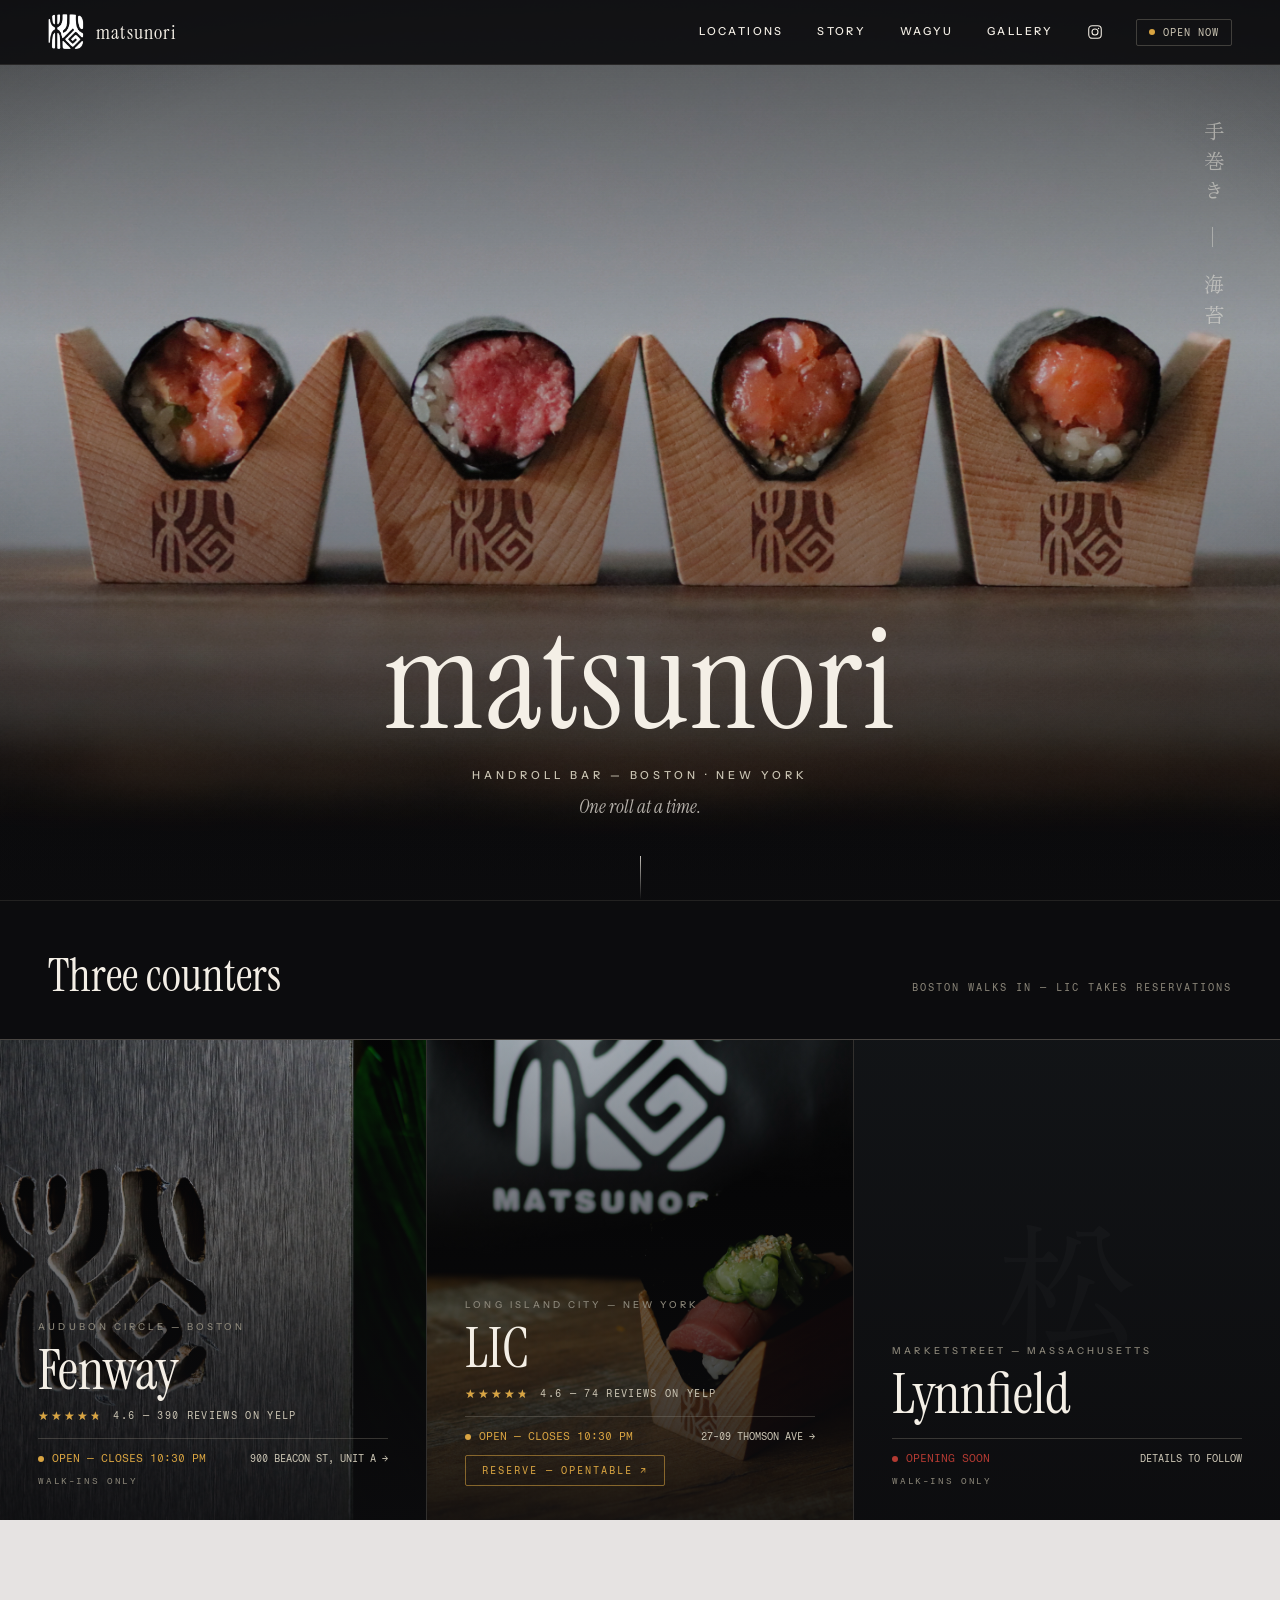
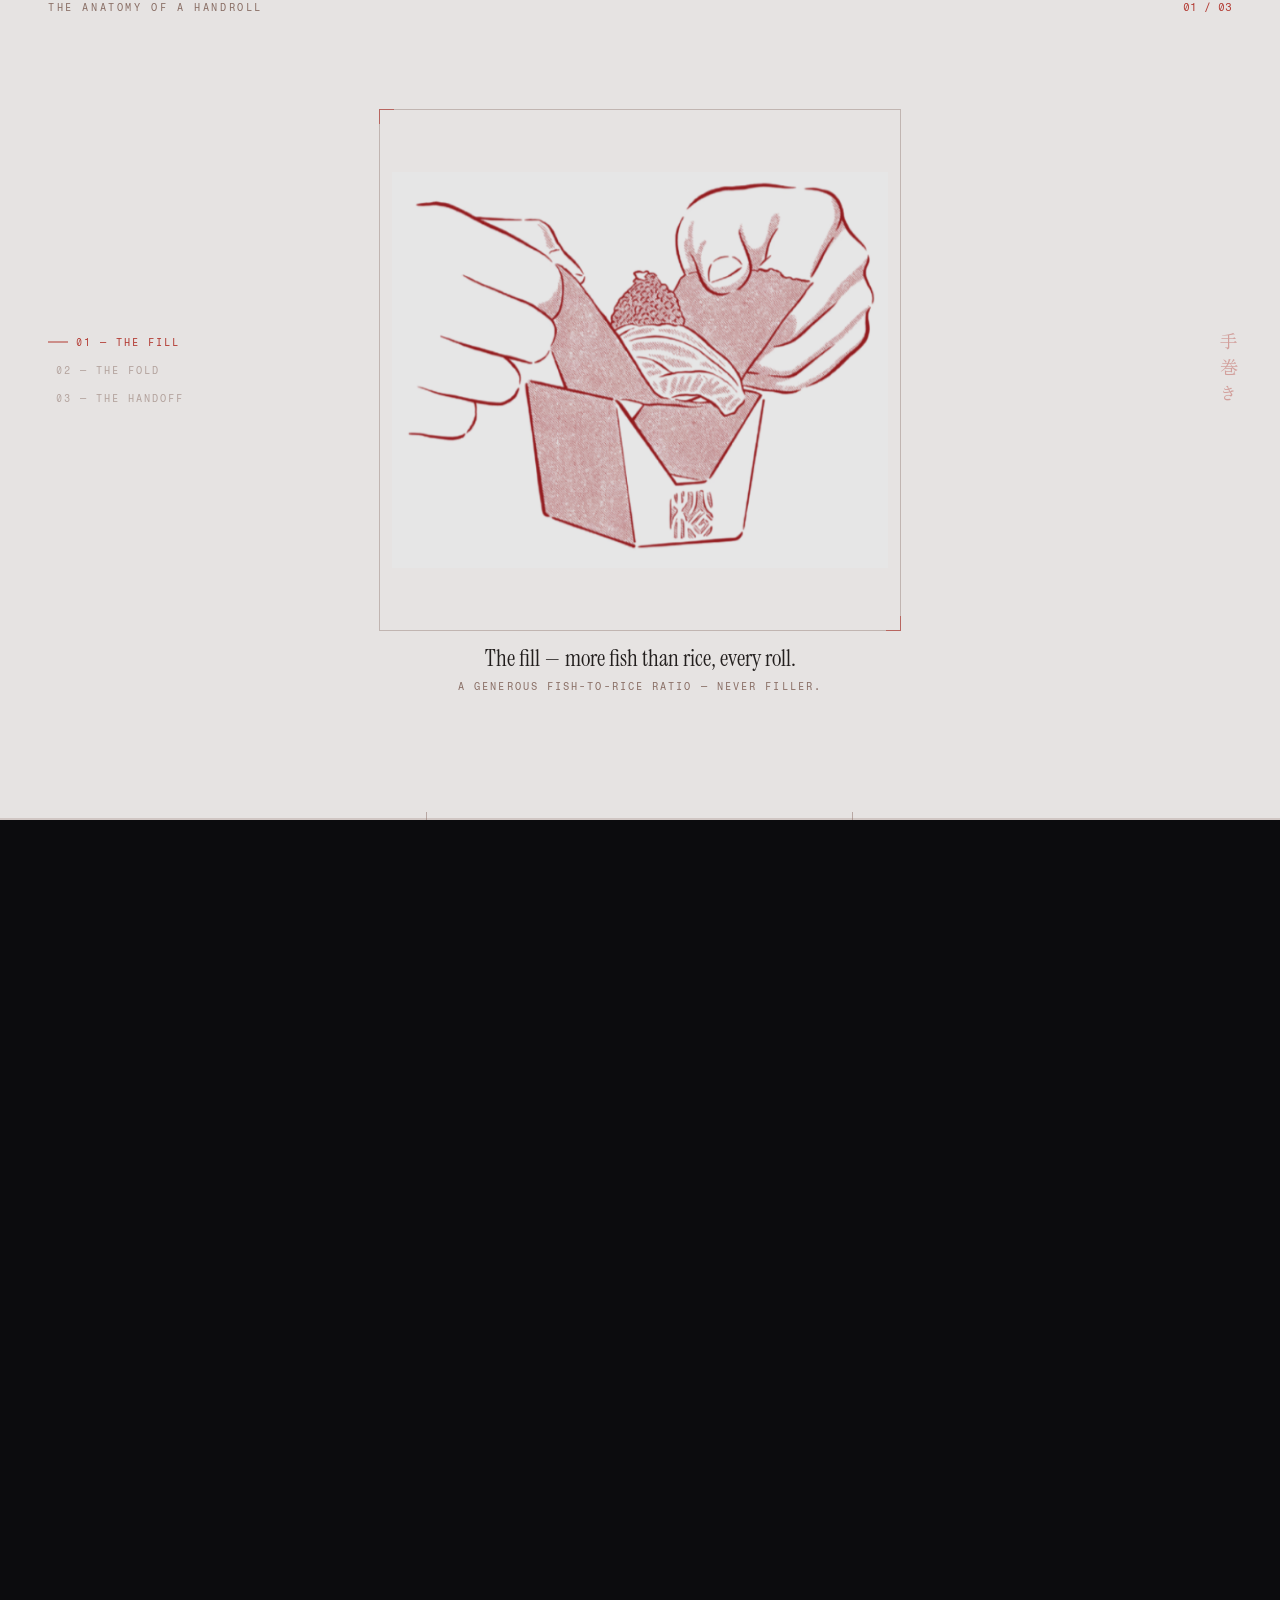
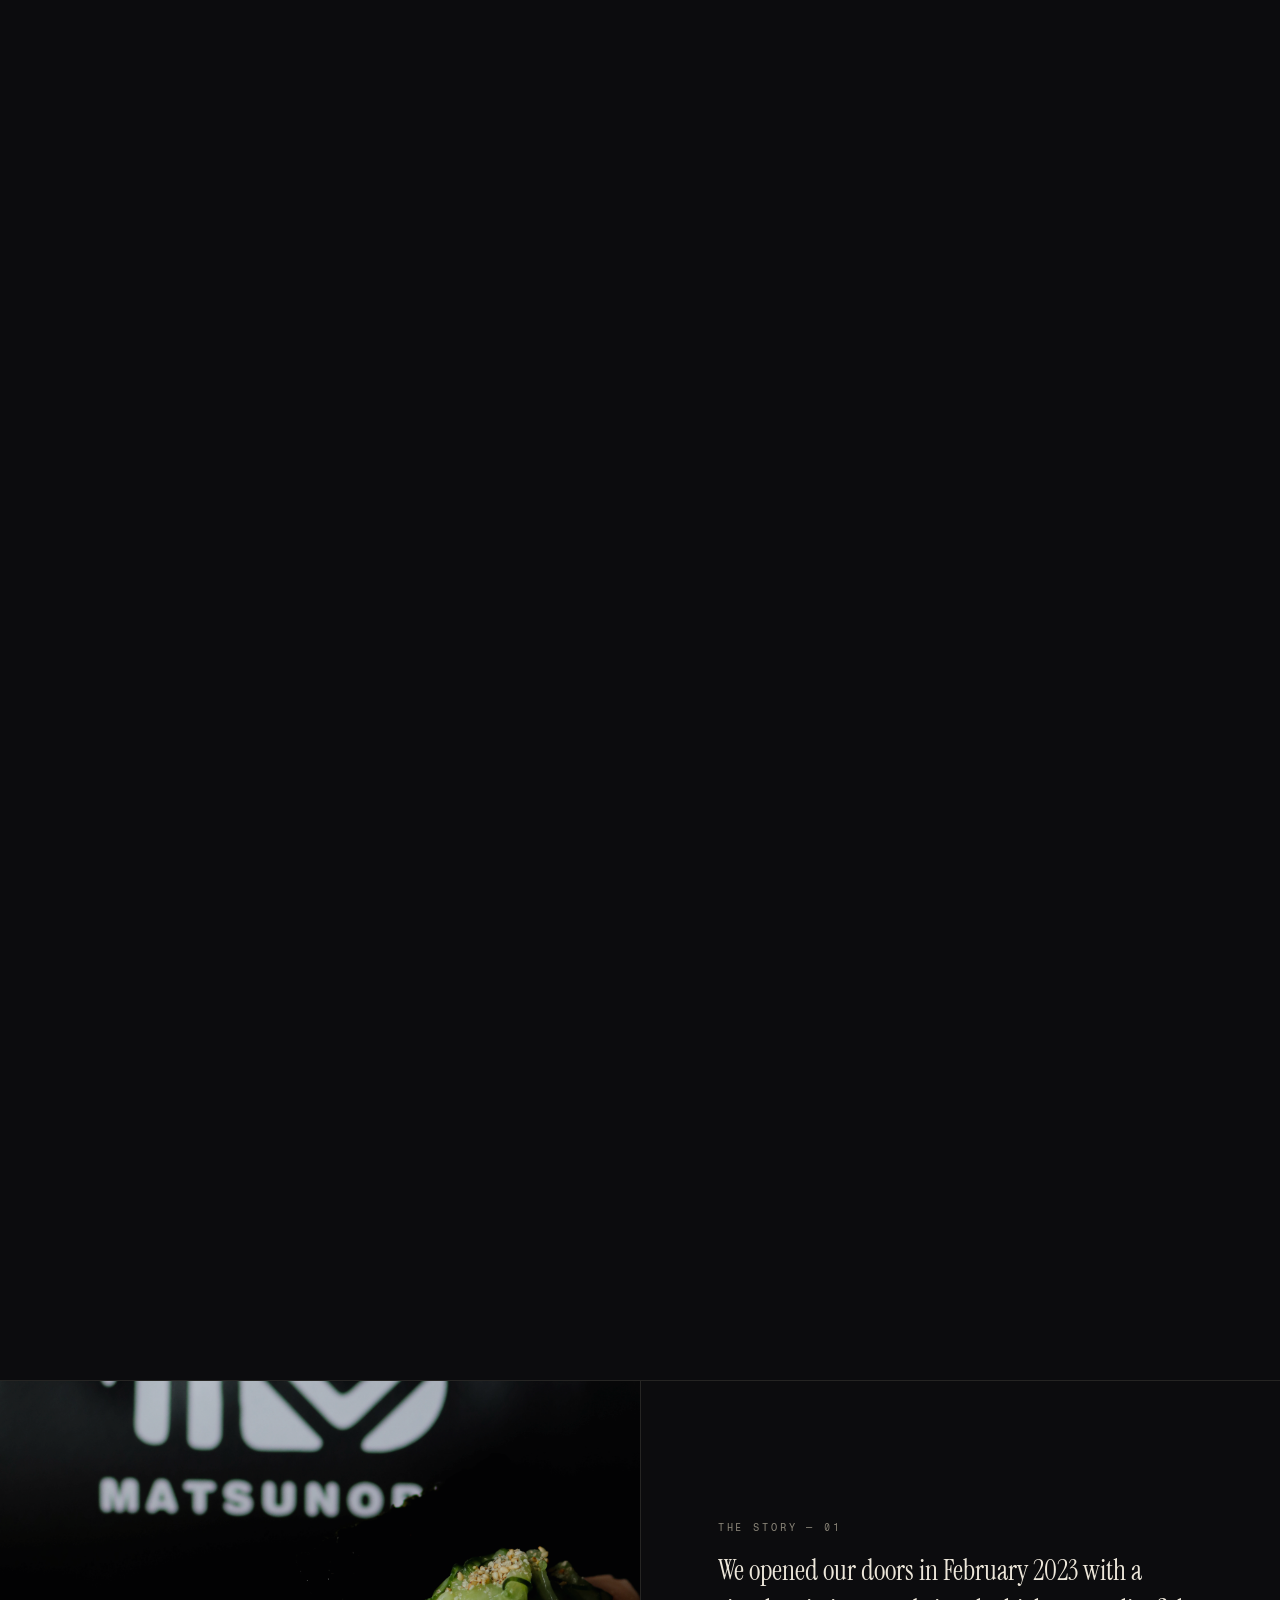
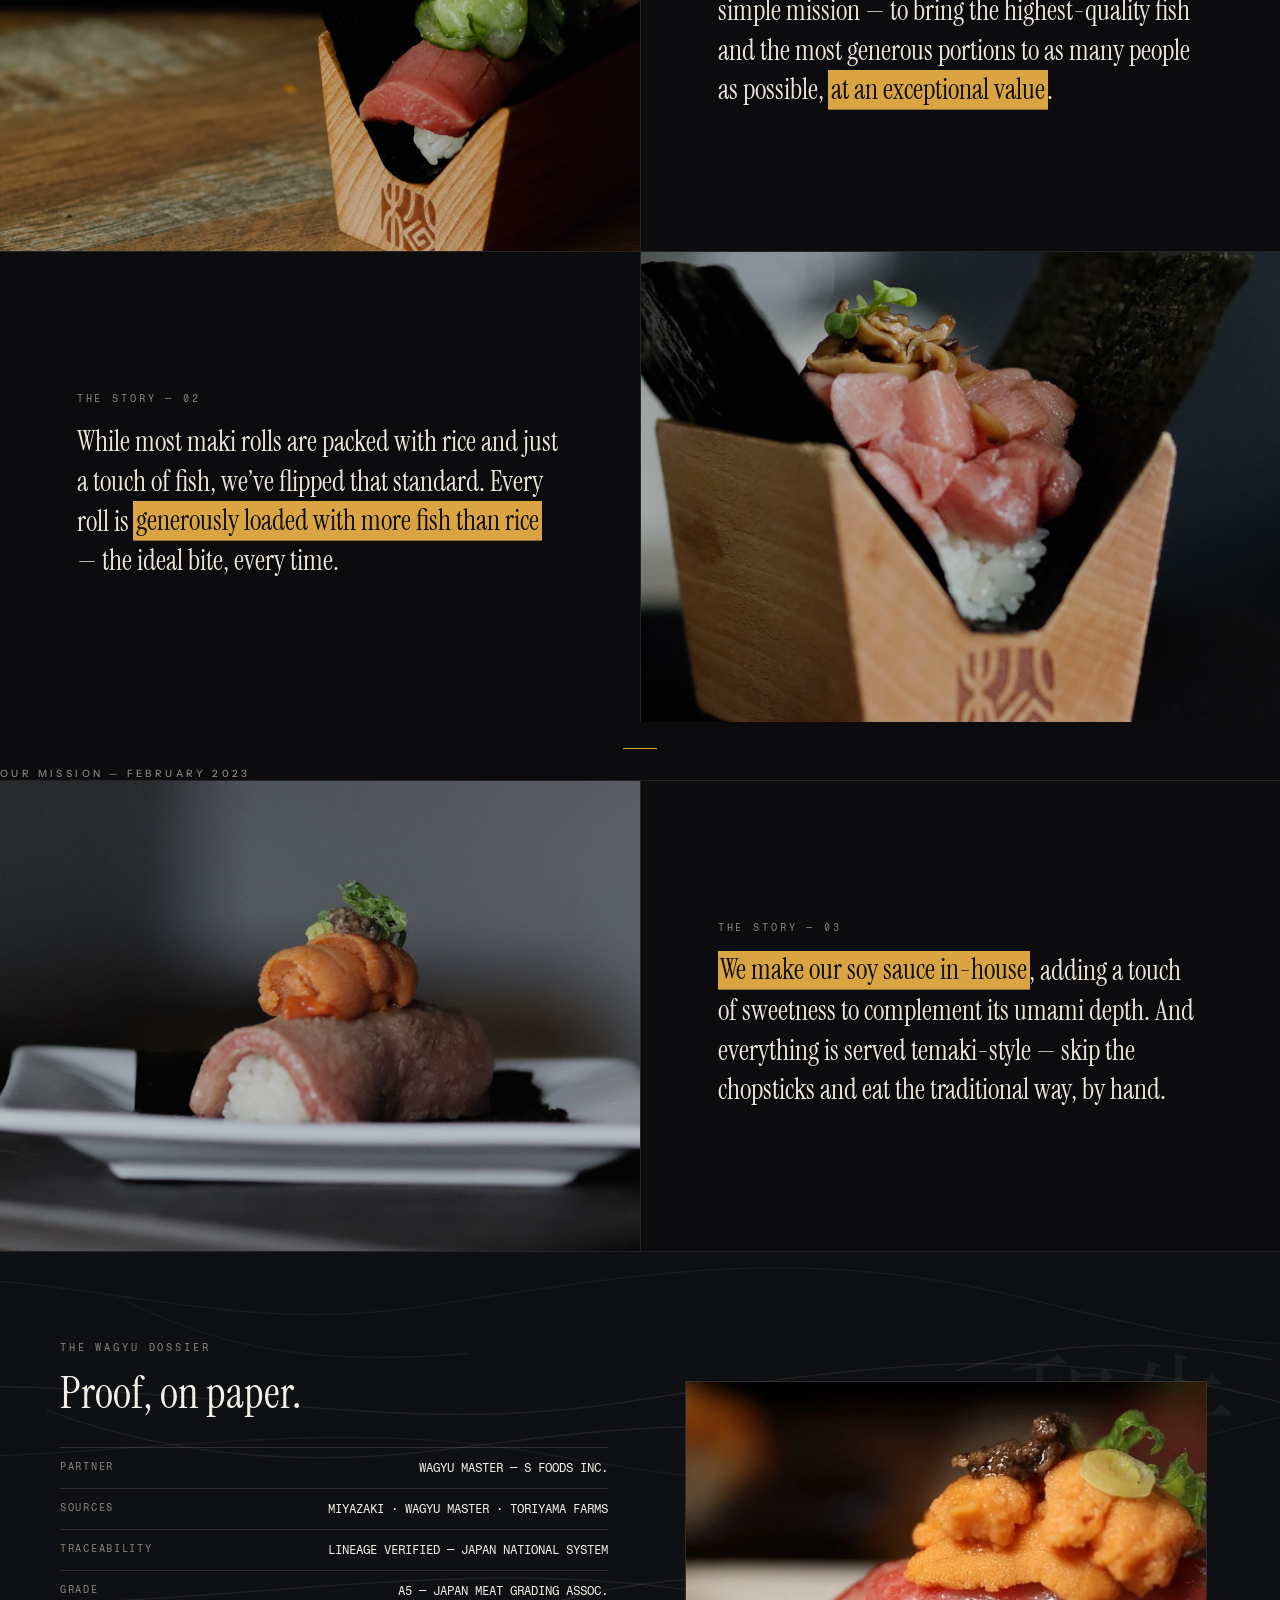
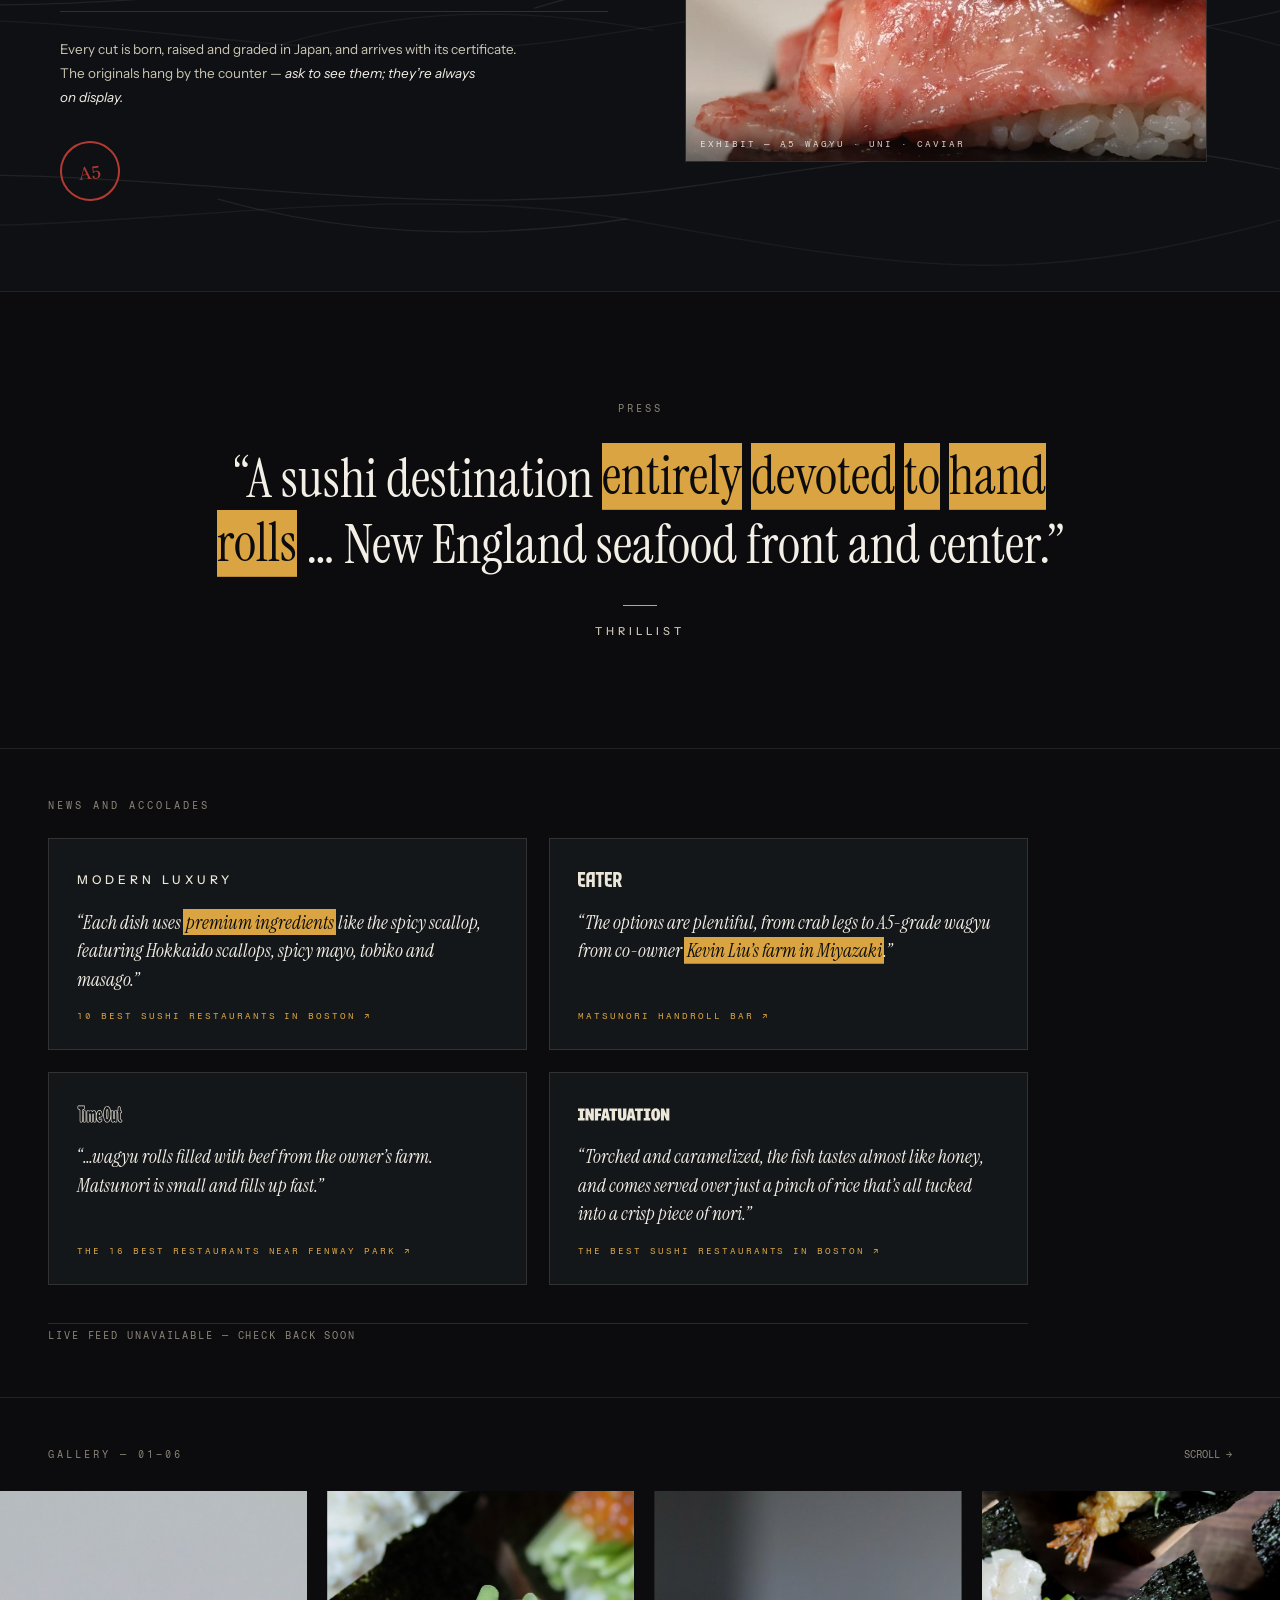
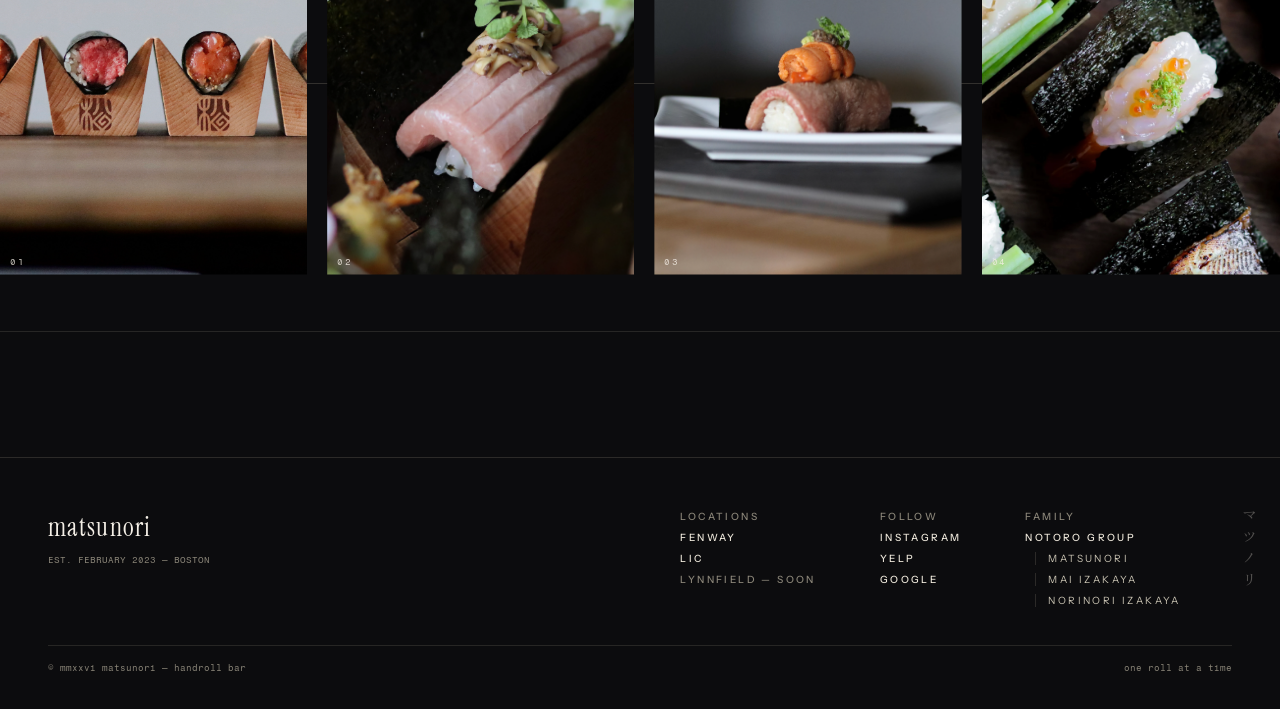
==== public/index.html @ 97b1b965 "Fenway hours: Sunday lunch restored (11:30 AM - 2:00 PM) Per the client, Sunday serves lunch like Sa" ====
<!DOCTYPE html>
<html lang="en">
<head>
<meta charset="utf-8">
<meta name="viewport" content="width=device-width, initial-scale=1">
<title>matsunori — handroll bar | temaki sushi in boston &amp; new york</title>
<meta name="description" content="Matsunori is a temaki handroll bar in Boston (Fenway) and New York (Long Island City), with Lynnfield coming soon. A5 Miyazaki wagyu, Hokkaido uni, and handrolls served one at a time.">
<meta name="theme-color" content="#0C0C0E">
<link rel="canonical" href="https://matsunori.com/">
<meta name="robots" content="index, follow, max-image-preview:large">
<meta property="og:site_name" content="matsunori">
<meta property="og:type" content="website">
<meta property="og:title" content="matsunori — handroll bar | temaki sushi in boston &amp; new york">
<meta property="og:description" content="Matsunori is a temaki handroll bar in Boston (Fenway) and New York (Long Island City), with Lynnfield coming soon. A5 Miyazaki wagyu, Hokkaido uni, and handrolls served one at a time.">
<meta property="og:url" content="https://matsunori.com/">
<meta property="og:image" content="https://matsunori.com/assets/og/home.jpg">
<meta property="og:image:width" content="1200">
<meta property="og:image:height" content="630">
<meta property="og:locale" content="en_US">
<meta name="twitter:card" content="summary_large_image">
<meta name="twitter:title" content="matsunori — handroll bar | temaki sushi in boston &amp; new york">
<meta name="twitter:description" content="Matsunori is a temaki handroll bar in Boston (Fenway) and New York (Long Island City), with Lynnfield coming soon. A5 Miyazaki wagyu, Hokkaido uni, and handrolls served one at a time.">
<meta name="twitter:image" content="https://matsunori.com/assets/og/home.jpg">
<link rel="icon" type="image/png" sizes="32x32" href="/assets/favicon-32.png">
<link rel="apple-touch-icon" href="/assets/apple-touch-icon.png">
<link rel="preconnect" href="https://fonts.googleapis.com">
<link rel="preconnect" href="https://fonts.gstatic.com" crossorigin>
<link href="https://fonts.googleapis.com/css2?family=Instrument+Serif:ital@0;1&family=Instrument+Sans:ital,wght@0,400;0,500;0,600&family=Fragment+Mono&family=Zen+Old+Mincho:wght@400;700&display=swap" rel="stylesheet">
<link rel="stylesheet" href="css/styles.css">
<script type="application/ld+json">
{
  "@context": "https://schema.org",
  "@type": "Restaurant",
  "name": "Matsunori Handroll Bar — Fenway",
  "servesCuisine": ["Japanese", "Sushi", "Temaki"],
  "priceRange": "$$",
  "image": "https://matsunori.com/assets/og/fenway.jpg",
  "url": "https://matsunori.com/fenway",
  "address": { "@type": "PostalAddress", "streetAddress": "900 Beacon St, Unit A", "addressLocality": "Boston", "addressRegion": "MA", "postalCode": "02215", "addressCountry": "US" },
  "sameAs": ["https://www.instagram.com/matsunori.handrollbar/", "https://www.yelp.com/biz/matsunori-handroll-bar-boston-3"],
  "openingHoursSpecification": [
    { "@type": "OpeningHoursSpecification", "dayOfWeek": ["Monday", "Tuesday", "Wednesday", "Thursday"], "opens": "17:00", "closes": "22:00" },
    { "@type": "OpeningHoursSpecification", "dayOfWeek": "Friday", "opens": "17:00", "closes": "22:30" },
    { "@type": "OpeningHoursSpecification", "dayOfWeek": "Saturday", "opens": "11:30", "closes": "14:00" },
    { "@type": "OpeningHoursSpecification", "dayOfWeek": "Saturday", "opens": "16:00", "closes": "22:30" },
    { "@type": "OpeningHoursSpecification", "dayOfWeek": "Sunday", "opens": "11:30", "closes": "14:00" },
    { "@type": "OpeningHoursSpecification", "dayOfWeek": "Sunday", "opens": "16:00", "closes": "22:00" }
  ]
}
</script>
<script type="application/ld+json">
{
  "@context": "https://schema.org",
  "@type": "Restaurant",
  "name": "Matsunori Handroll Bar — Long Island City",
  "servesCuisine": ["Japanese", "Sushi", "Temaki"],
  "priceRange": "$$",
  "image": "https://matsunori.com/assets/og/lic.jpg",
  "url": "https://matsunori.com/lic",
  "address": { "@type": "PostalAddress", "streetAddress": "27-09 Thomson Ave", "addressLocality": "Long Island City", "addressRegion": "NY", "postalCode": "11101", "addressCountry": "US" },
  "sameAs": ["https://www.instagram.com/matsunori.handrollbar/"],
  "openingHoursSpecification": [
    { "@type": "OpeningHoursSpecification", "dayOfWeek": ["Monday", "Tuesday", "Wednesday", "Thursday", "Friday", "Saturday", "Sunday"], "opens": "17:00", "closes": "22:30" }
  ]
}
</script>
<script type="application/ld+json">
{
  "@context": "https://schema.org",
  "@type": "Organization",
  "name": "Matsunori Handroll Bar",
  "url": "https://matsunori.com",
  "logo": "https://matsunori.com/assets/apple-touch-icon.png",
  "sameAs": ["https://www.instagram.com/matsunori.handrollbar/", "https://www.yelp.com/biz/matsunori-handroll-bar-boston-3", "https://www.yelp.com/biz/matsunori-handroll-bar-queens-4", "https://notoro.group"]
}
</script>
<script type="application/ld+json">
{
  "@context": "https://schema.org",
  "@type": "WebSite",
  "name": "matsunori — handroll bar",
  "url": "https://matsunori.com"
}
</script>
<noscript>
<style>
  .loader{display:none}
  [data-lt] > span{transform:none !important}
  .hero-sub{opacity:1 !important;transform:none !important}
  .hero-kanji{max-height:340px !important}
</style>
</noscript>
</head>
<body>

<div class="loader" id="loader" aria-hidden="true">
  <div class="loader-half loader-top"></div>
  <div class="loader-half loader-bot"></div>
  <div class="loader-seam"></div>
  <div class="loader-tag">手巻き — ONE ROLL AT A TIME</div>
</div>

<div id="progress" aria-hidden="true"></div>

<header class="nav">
  <a href="#top" class="nav-brand">
    <span class="nav-crest"><img src="assets/logo.webp" alt="Matsunori logo"></span>
    <span>matsunori</span>
  </a>
  <nav class="nav-links" aria-label="Site">
    <a href="#locations" class="nav-link">LOCATIONS</a>
    <a href="#story" class="nav-link sec">STORY</a>
    <a href="#wagyu" class="nav-link sec">WAGYU</a>
    <a href="#gallery" class="nav-link sec">GALLERY</a>
    <a href="https://www.instagram.com/matsunori.handrollbar/" target="_blank" rel="noopener" class="nav-ig" aria-label="Matsunori on Instagram"><svg viewBox="0 0 24 24" fill="none" stroke="currentColor" stroke-width="1.6" xmlns="http://www.w3.org/2000/svg"><rect x="2.6" y="2.6" width="18.8" height="18.8" rx="5.2"/><circle cx="12" cy="12" r="4.5"/><circle cx="17.3" cy="6.7" r="1.1" fill="currentColor" stroke="none"/></svg></a>
    <span class="pill" id="pill" role="button" tabindex="0" aria-haspopup="true" aria-expanded="false">
      <span class="pill-dot" id="pill-dot"></span>
      <span class="pill-label" id="pill-label">OPEN NOW</span>
      <span class="pill-panel">
        <span class="pill-panel-inner">
          <a class="pill-row" href="/fenway">
            <span class="pill-city">FENWAY</span>
            <span class="pill-note steam">WALK-INS ONLY</span>
          </a>
          <a class="pill-row" href="/lic">
            <span class="pill-city">LIC</span>
            <span class="pill-note gold">RESERVE — OPENTABLE ↗</span>
          </a>
          <span class="pill-row static">
            <span class="pill-city steam">LYNNFIELD</span>
            <span class="pill-soon"><span class="pill-soon-dot"></span>OPENING SOON</span>
          </span>
        </span>
      </span>
    </span>
  </nav>
</header>

<main>
<section id="top" class="hero">
  <video data-hero autoplay muted loop playsinline preload="auto" poster="assets/gallery/2.webp" src="https://cdn.matsunori.com/Banner%20Video%20V3%20(1)%20(1).mp4"></video>
  <div class="hero-scrim"></div>
  <div class="hero-vignette"></div>
  <div class="hero-kanji" data-kanji>手巻き — 海苔</div>
  <div class="hero-copy">
    <h1 class="hero-title"><span data-lt><span>m</span></span><span data-lt><span>a</span></span><span data-lt><span>t</span></span><span data-lt><span>s</span></span><span data-lt><span>u</span></span><span data-lt><span>n</span></span><span data-lt><span>o</span></span><span data-lt><span>r</span></span><span data-lt><span>i</span></span></h1>
    <div class="hero-sub hero-tag">HANDROLL BAR — BOSTON · NEW YORK</div>
    <div class="hero-sub hero-line">One roll at a time.</div>
  </div>
  <div class="hero-cue"></div>
</section>

<section id="locations" class="locations">
  <div class="section-head">
    <h2 data-anim="words">Three counters</h2>
    <span data-anim="fade" class="section-note">BOSTON WALKS IN — LIC TAKES RESERVATIONS</span>
  </div>
  <div class="loc-grid">
    <a href="/fenway" class="loc-card" data-loc="0" data-anim="wipe" data-dir="right">
      <div class="loc-zoom"><img src="assets/gallery/9.webp" alt="Matsunori Fenway" loading="lazy"></div>
      <div class="loc-shade"></div>
      <div class="loc-copy">
        <div class="loc-kicker">AUDUBON CIRCLE — BOSTON</div>
        <div class="loc-name">Fenway</div>
        <div class="loc-rating"><span class="stars" role="img" aria-label="Rated 4.6 out of 5 on Yelp"><span class="stars-fill" style="width:92%">★★★★★</span>★★★★★</span><span class="loc-rating-label">4.6 — 390 REVIEWS ON YELP</span></div>
        <div class="loc-row">
          <span class="loc-status"><span class="loc-dot" id="fenway-dot"></span><span class="loc-label" id="fenway-label">—</span></span>
          <span class="loc-addr">900 BEACON ST, UNIT A →</span>
        </div>
        <div class="loc-foot">WALK-INS ONLY</div>
      </div>
    </a>
    <div class="loc-card" data-loc="1" data-anim="wipe" data-dir="left" data-delay="120">
      <a class="loc-stretch" href="/lic" aria-label="LIC — location page"></a>
      <div class="loc-zoom"><img src="assets/gallery/1.webp" alt="Matsunori Long Island City" loading="lazy"></div>
      <div class="loc-shade"></div>
      <div class="loc-copy">
        <div class="loc-kicker">LONG ISLAND CITY — NEW YORK</div>
        <div class="loc-name">LIC</div>
        <div class="loc-rating"><span class="stars" role="img" aria-label="Rated 4.6 out of 5 on Yelp"><span class="stars-fill" style="width:92%">★★★★★</span>★★★★★</span><span class="loc-rating-label">4.6 — 74 REVIEWS ON YELP</span></div>
        <div class="loc-row">
          <span class="loc-status"><span class="loc-dot" id="lic-dot"></span><span class="loc-label" id="lic-label">—</span></span>
          <a href="https://maps.app.goo.gl/eTR3m7itv4RwWF3A8" target="_blank" rel="noopener" class="loc-addr link">27-09 THOMSON AVE →</a>
        </div>
        <a href="https://www.opentable.com/restref/client/?rid=1488412&amp;restref=1488412&amp;lang=en-US&amp;ot_source=Restaurant%20website" target="_blank" rel="noopener" class="loc-reserve">RESERVE — OPENTABLE ↗</a>
      </div>
    </div>
    <div class="loc-card" data-loc="2" data-anim="wipe" data-dir="left" data-delay="240">
      <div class="loc-placeholder"><span>松</span></div>
      <div class="loc-shade"></div>
      <div class="loc-copy">
        <div class="loc-kicker">MARKETSTREET — MASSACHUSETTS</div>
        <div class="loc-name">Lynnfield</div>
        <div class="loc-row">
          <span class="loc-status"><span class="loc-dot red pulse"></span><span class="loc-label red">OPENING SOON</span></span>
          <span class="loc-addr">DETAILS TO FOLLOW</span>
        </div>
        <div class="loc-foot">WALK-INS ONLY</div>
      </div>
    </div>
  </div>
</section>

<div id="anatomy-wrap" class="anatomy-wrap">
  <div class="anatomy-pin">
    <div id="anatomy-sweep" class="anatomy-sweep"></div>
    <div class="anatomy-head">
      <span class="anatomy-kicker">THE ANATOMY OF A HANDROLL</span>
      <span class="anatomy-count"><span id="anat-num">01</span> / 03</span>
    </div>
    <div class="anatomy-kanji">手巻き</div>
    <div class="anatomy-stage">
      <video id="fold1" class="fold" autoplay muted loop playsinline preload="auto" poster="assets/fold-1.png" src="assets/fold-1.mp4" aria-label="Step 1 — the fill"></video>
      <video id="fold2" class="fold" autoplay muted loop playsinline preload="auto" poster="assets/fold-2.png" src="assets/fold-2.mp4" aria-label="Step 2 — the fold"></video>
      <video id="fold3" class="fold" autoplay muted loop playsinline preload="auto" poster="assets/fold-3.png" src="assets/fold-3.mp4" aria-label="Step 3 — served"></video>
    </div>
    <div class="anatomy-steps" aria-hidden="true">
      <span class="anat-step"><span class="anat-rule"></span><span class="anat-step-label">01 — THE FILL</span></span>
      <span class="anat-step"><span class="anat-rule"></span><span class="anat-step-label">02 — THE FOLD</span></span>
      <span class="anat-step"><span class="anat-rule"></span><span class="anat-step-label">03 — THE HANDOFF</span></span>
    </div>
    <div class="anatomy-steps-m" aria-hidden="true">
      <span class="anat-step-label">01 — FILL</span>
      <span class="anat-step-label">02 — FOLD</span>
      <span class="anat-step-label">03 — HANDOFF</span>
    </div>
    <div class="anatomy-caps">
      <div class="anat-cap"><div><div class="anat-cap-line">The fill — more fish than rice, every roll.</div><div class="anat-cap-note">A GENEROUS FISH-TO-RICE RATIO — NEVER FILLER.</div></div></div>
      <div class="anat-cap"><div><div class="anat-cap-line">The fold — rolled to order, never ahead.</div><div class="anat-cap-note">NORI STAYS CRISP — 30 SECONDS FROM HAND TO HAND.</div></div></div>
      <div class="anat-cap"><div><div class="anat-cap-line em">Served one at a time. Eaten by hand.</div><div class="anat-cap-note">SKIP THE CHOPSTICKS.</div></div></div>
    </div>
    <div class="anatomy-prog"><div id="anat-prog"></div></div>
    <div class="anatomy-tick t1"></div>
    <div class="anatomy-tick t2"></div>
  </div>
</div>

<section id="story" class="story">
  <div class="story-row">
    <div class="story-img" data-anim="wipe" data-dir="right"><div class="story-plx" data-parallax><img src="assets/gallery/1.webp" alt="Chef at the counter" loading="lazy"></div><div class="story-shade"></div></div>
    <div class="story-text">
      <div data-anim="fade" class="story-kicker">THE STORY — 01</div>
      <div data-anim="mask-rise" class="story-para">We opened our doors in February 2023 with a simple mission — to bring the highest-quality fish and the most generous portions to as many people as possible, <mark class="hl" data-anim="hl" data-delay="500">at an exceptional value</mark>.</div>
    </div>
  </div>
  <div class="story-row flip">
    <div class="story-text">
      <div data-anim="fade" class="story-kicker">THE STORY — 02</div>
      <div data-anim="mask-rise" class="story-para">While most maki rolls are packed with rice and just a touch of fish, we’ve flipped that standard. Every roll is <mark class="hl" data-anim="hl" data-delay="500">generously loaded with more fish than rice</mark> — the ideal bite, every time.</div>
    </div>
    <div class="story-img" data-anim="wipe" data-dir="left"><div class="story-plx" data-parallax><img src="assets/gallery/3.webp" alt="Handroll detail" loading="lazy"></div><div class="story-shade"></div></div>
  </div>
    <div data-anim="draw-x" class="quote-rule"></div>
    <div data-anim="fade" data-delay="350" class="quote-kicker">OUR MISSION — FEBRUARY 2023</div>
  </div>
  <div class="story-row">
    <div class="story-img" data-anim="wipe" data-dir="right"><div class="story-plx" data-parallax><img src="assets/gallery/5.webp" alt="House soy sauce" loading="lazy"></div><div class="story-shade"></div></div>
    <div class="story-text">
      <div data-anim="fade" class="story-kicker">THE STORY — 03</div>
      <div data-anim="mask-rise" class="story-para"><mark class="hl" data-anim="hl" data-delay="500">We make our soy sauce in-house</mark>, adding a touch of sweetness to complement its umami depth. And everything is served temaki-style — skip the chopsticks and eat the traditional way, by hand.</div>
    </div>
  </div>
</section>

<section id="wagyu" class="wagyu">
  <div class="wagyu-marbling far" data-parallax data-pfactor="0.05" aria-hidden="true">
    <svg viewBox="0 0 1200 640" preserveAspectRatio="xMidYMid slice" xmlns="http://www.w3.org/2000/svg">
      <g fill="none" stroke="rgba(244,239,230,.05)" stroke-width="1" stroke-linecap="round">
        <path d="M-40 90 C 140 60, 260 130, 430 105 S 720 55, 900 100 S 1120 140, 1260 105"/>
        <path d="M-40 210 C 120 240, 320 180, 520 215 S 830 255, 1020 205 S 1180 175, 1260 200"/>
        <path d="M-40 350 C 180 320, 340 390, 560 355 S 880 305, 1080 360 S 1200 390, 1260 370"/>
        <path d="M-40 490 C 160 520, 380 455, 600 495 S 900 545, 1100 490 S 1210 465, 1260 480"/>
        <path d="M210 100 C 280 135, 350 150, 470 140"/>
        <path d="M640 220 C 730 195, 820 190, 930 210"/>
        <path d="M330 360 C 420 335, 500 330, 610 350"/>
      </g>
    </svg>
  </div>
  <div class="wagyu-marbling near" data-parallax data-pfactor="0.13" aria-hidden="true">
    <svg viewBox="0 0 1200 640" preserveAspectRatio="xMidYMid slice" xmlns="http://www.w3.org/2000/svg">
      <g fill="none" stroke="rgba(244,239,230,.08)" stroke-width="1" stroke-linecap="round">
        <path d="M-40 150 C 200 120, 380 185, 580 155 S 900 105, 1090 155 S 1210 185, 1260 165"/>
        <path d="M-40 300 C 220 330, 430 260, 660 300 S 960 350, 1150 295"/>
        <path d="M-40 445 C 190 415, 400 480, 640 445 S 950 395, 1160 450"/>
        <path d="M150 160 C 230 190, 330 205, 450 190 S 640 165, 740 180"/>
        <path d="M520 310 C 600 285, 700 278, 820 298"/>
        <path d="M280 455 C 370 480, 470 488, 590 470"/>
        <path d="M840 130 C 910 108, 990 104, 1080 122"/>
      </g>
    </svg>
  </div>
  <div class="wagyu-mark" data-parallax data-pfactor="0.12">和牛</div>
  <div class="wagyu-cols">
  <div class="wagyu-inner">
    <div data-anim="fade" class="wagyu-kicker">THE WAGYU DOSSIER</div>
    <h2 data-anim="words">Proof, on paper.</h2>
    <div class="wagyu-table">
      <div data-anim="row" class="wagyu-row"><span class="wagyu-key">PARTNER</span><span class="wagyu-val">WAGYU MASTER — S FOODS INC.</span></div>
      <div data-anim="row" data-delay="120" class="wagyu-row"><span class="wagyu-key">SOURCES</span><span class="wagyu-val">MIYAZAKI · WAGYU MASTER · TORIYAMA FARMS</span></div>
      <div data-anim="row" data-delay="240" class="wagyu-row"><span class="wagyu-key">TRACEABILITY</span><span class="wagyu-val">LINEAGE VERIFIED — JAPAN NATIONAL SYSTEM</span></div>
      <div data-anim="row" data-delay="360" class="wagyu-row"><span class="wagyu-key">GRADE</span><span class="wagyu-val">A5 — JAPAN MEAT GRADING ASSOC.</span></div>
    </div>
    <div data-anim="mask-rise" data-delay="200" class="wagyu-para">Every cut is born, raised and graded in Japan, and arrives with its certificate. The originals hang by the counter — <span class="em">ask to see them; they’re always on display.</span></div>
    <div data-anim="stamp" data-delay="420" class="wagyu-seal"><span>A5</span></div>
  </div>
  <figure class="wagyu-photo" data-anim="wipe" data-dir="left" data-delay="150">
    <img src="assets/wagyu-a5-photo.webp" alt="A5 Miyazaki wagyu handroll topped with Hokkaido uni and kaluga caviar" loading="lazy">
    <figcaption>EXHIBIT — A5 WAGYU · UNI · CAVIAR</figcaption>
  </figure>
  </div>
</section>

<section class="press">
  <div data-anim="fade" class="press-kicker">PRESS</div>
  <div data-anim="words" class="press-quote">“A sushi destination <mark class="hl">entirely devoted to hand rolls</mark>… New England seafood front and center.”</div>
  <div data-anim="draw-x" class="quote-rule"></div>
  <div data-anim="tracking" class="press-outlet">THRILLIST</div>
</section>

<section id="news" class="news" hidden>
  <div class="news-head">
    <span data-anim="fade" class="news-kicker">NEWS AND ACCOLADES</span>
    <button id="news-all" class="news-all" type="button">VIEW ALL ↗</button>
  </div>
  <div class="news-highlights">
    <a class="news-hl" href="https://www.modernluxury.com/best-sushi-boston/" target="_blank" rel="noopener" data-anim="fade">
      <span class="news-hl-logo"><span class="news-hl-wordmark">MODERN LUXURY</span></span>
      <span class="news-hl-quote">“Each dish uses <mark class="hl" data-anim="hl" data-delay="400">premium ingredients</mark> like the spicy scallop, featuring Hokkaido scallops, spicy mayo, tobiko and masago.”</span>
      <span class="news-hl-link">10 BEST SUSHI RESTAURANTS IN BOSTON <span class="news-hl-arrow">↗</span></span>
    </a>
    <a class="news-hl" href="https://boston.eater.com/venue/95318/matsunori-handroll-bar" target="_blank" rel="noopener" data-anim="fade" data-delay="90">
      <span class="news-hl-logo"><svg xmlns="http://www.w3.org/2000/svg" viewBox="0 0 395 135" fill="currentColor" role="img" aria-label="Eater"><path d="M41.448 111.279h22.363V135H40.099C15.423 135 0 126.129 0 95.464V0h63.81v23.721H25.834V55.35h32.194v23.529H25.833v16.2c0 12.15 5.205 16.2 15.615 16.2M124.923 135V91.029h-24.098V135H74.992V39.536C74.992 8.87 90.415 0 115.091 0h35.857v135zm-24.098-67.693h24.098V23.721h-8.483c-10.41 0-15.615 4.05-15.615 16.2zM183.527 135V23.721h-23.519V0h72.871v23.721H209.36V135zm99.853-23.721h22.362V135H282.03c-24.676 0-40.098-8.871-40.098-39.536V0h63.81v23.721h-37.978V55.35h32.195v23.529h-32.195v16.2c0 12.15 5.205 16.2 15.616 16.2M316.924 135V0h34.315c23.905 0 41.641 9.643 41.641 38.571V49.95c0 16.971-6.555 27.964-16.772 33.943L395 135h-27.375l-16.193-45.321h-8.675V135zm49.159-84.664V39.729c0-11.765-6.169-16.008-15.808-16.008h-7.518v42.236h7.518c10.217 0 15.808-5.014 15.808-15.621" fill="currentColor"/></svg></span>
      <span class="news-hl-quote">“The options are plentiful, from crab legs to A5-grade wagyu from co-owner <mark class="hl" data-anim="hl" data-delay="400">Kevin Liu’s farm in Miyazaki</mark>.”</span>
      <span class="news-hl-link">MATSUNORI HANDROLL BAR <span class="news-hl-arrow">↗</span></span>
    </a>
    <a class="news-hl" href="https://www.timeout.com/boston/restaurants/best-restaurants-near-fenway-park" target="_blank" rel="noopener" data-anim="fade" data-delay="180">
      <span class="news-hl-logo"><svg role="img" aria-label="Time Out" xmlns="http://www.w3.org/2000/svg" viewBox="0 0 2764 1088" fill="currentColor"><g transform="translate(0.000000,1088.000000) scale(0.100000,-0.100000)"><path d="M888 10540 c-224 -55 -397 -191 -492 -383 -83 -169 -79 -139 -83
-789 l-4 -577 26 -78 c37 -110 86 -185 185 -283 144 -145 303 -237 637 -369
190 -76 274 -122 336 -186 66 -68 111 -183 139 -351 8 -49 12 -775 14 -2509 2
-1342 5 -2777 7 -3190 l2 -750 27 -97 c97 -354 325 -587 655 -670 127 -32 369
-32 496 0 168 42 305 120 418 238 116 122 188 253 236 429 l28 100 6 3190 c4
2290 9 3209 17 3259 30 184 76 292 155 369 62 60 144 103 342 177 192 71 383
166 488 241 164 117 278 262 321 409 24 81 24 1122 0 1239 -61 296 -269 510
-567 581 -80 19 -123 20 -1697 19 -1549 0 -1618 -1 -1692 -19z m3301 -361
c112 -25 221 -110 260 -202 38 -88 41 -135 41 -648 l0 -500 -24 -47 c-44 -87
-177 -193 -334 -268 -41 -19 -147 -64 -236 -98 -270 -106 -381 -170 -490 -281
-125 -128 -192 -292 -237 -581 -10 -61 -14 -795 -19 -3254 -5 -3014 -6 -3178
-23 -3235 -82 -272 -261 -409 -537 -409 -58 0 -130 6 -160 13 -190 46 -322
181 -387 396 -17 57 -18 222 -23 3230 -6 3290 -5 3203 -46 3405 -42 206 -135
380 -257 481 -102 86 -201 138 -442 234 -278 111 -402 182 -503 289 -96 102
-92 70 -92 633 0 518 3 556 46 649 28 59 107 138 162 161 97 42 72 41 1697 42
1018 0 1575 -3 1604 -10z M18095 10298 c-239 -16 -515 -114 -745 -267 -334
-221 -632 -582 -855 -1036 -439 -894 -658 -2263 -631 -3940 13 -865 74 -1505
201 -2140 189 -936 509 -1629 964 -2086 302 -302 614 -473 978 -535 132 -23
431 -15 553 14 195 47 410 140 572 249 624 419 1049 1187 1296 2343 7 31 10
-101 11 -435 1 -475 6 -597 37 -810 50 -356 176 -714 329 -930 110 -157 282
-298 442 -365 137 -57 241 -73 443 -67 351 11 563 90 820 303 41 34 83 71 94
83 l19 20 30 -46 c110 -166 290 -288 510 -346 109 -28 374 -30 481 -4 363 91
584 327 683 732 16 65 18 252 23 2585 l5 2514 40 -36 c44 -39 156 -114 186
-123 19 -6 19 -45 19 -1785 0 -1908 -1 -1890 51 -2194 145 -859 549 -1417
1175 -1625 406 -134 882 -94 1179 100 170 111 270 239 337 431 l33 93 0 205
c0 162 -4 223 -19 290 -56 256 -168 430 -337 519 -31 17 -96 40 -145 52 -108
25 -153 50 -221 121 -96 102 -154 255 -173 457 -6 66 -10 702 -10 1671 l0
1565 88 23 c319 82 555 316 642 637 33 120 39 348 12 475 -36 176 -101 307
-210 422 -116 123 -265 211 -442 262 l-85 24 -5 773 -5 774 -28 100 c-89 317
-279 534 -557 636 -222 81 -508 75 -730 -15 -92 -37 -165 -84 -247 -160 -150
-140 -237 -302 -283 -528 -20 -98 -21 -131 -20 -673 0 -313 -2 -666 -6 -783
l-7 -213 -41 -21 c-102 -51 -231 -165 -294 -260 -13 -21 -27 -38 -31 -38 -3 0
-21 26 -40 57 -99 164 -277 295 -488 360 -82 25 -100 27 -278 27 -166 0 -200
-3 -270 -22 -215 -60 -391 -187 -508 -369 -69 -106 -102 -188 -148 -368 -10
-39 -14 -492 -19 -2125 -5 -1605 -9 -2085 -19 -2121 -14 -52 -44 -91 -65 -83
-24 9 -48 85 -58 184 -5 52 -11 977 -14 2055 -3 1290 -8 1987 -15 2039 -31
233 -151 471 -301 598 -180 153 -367 218 -627 218 -269 0 -484 -83 -651 -250
-77 -76 -116 -131 -171 -237 -21 -43 -39 -74 -39 -69 0 20 -64 383 -86 491
-309 1479 -966 2386 -1869 2580 -97 21 -323 32 -460 23z m448 -401 c351 -93
684 -362 949 -767 443 -674 695 -1735 758 -3190 13 -300 13 -1016 0 -1320 -74
-1724 -420 -2885 -1050 -3521 -294 -297 -616 -449 -952 -449 -62 0 -141 5
-175 10 -172 28 -357 104 -528 217 -123 82 -349 303 -453 444 -555 748 -834
1980 -856 3774 -29 2420 428 4029 1315 4621 149 99 285 157 457 195 133 29
400 22 535 -14z m7164 -233 c206 -53 344 -224 382 -471 7 -48 11 -336 11 -875
0 -763 1 -805 19 -844 29 -65 77 -95 168 -106 330 -43 506 -178 559 -428 20
-96 14 -248 -15 -341 -40 -127 -135 -240 -251 -299 -71 -36 -117 -48 -224 -59
-64 -6 -95 -15 -121 -32 -43 -29 -87 -95 -112 -169 -17 -52 -18 -134 -21
-1695 -2 -1181 0 -1672 8 -1755 30 -294 129 -524 295 -685 108 -105 212 -162
387 -210 31 -8 70 -26 85 -39 41 -34 80 -111 104 -203 26 -99 36 -306 20 -385
-63 -301 -408 -452 -886 -387 -162 22 -346 99 -482 202 -320 242 -533 683
-635 1312 l-22 140 -6 1865 c-6 1972 -4 1889 -50 1980 -26 51 -54 73 -154 121
-208 101 -300 253 -300 499 0 265 110 429 351 523 81 32 126 74 142 134 7 24
11 338 11 858 0 517 4 844 11 884 44 272 204 442 451 480 76 12 199 5 275 -15z
m-4186 -2288 c191 -41 326 -174 390 -386 l23 -75 7 -2080 c6 -1823 8 -2088 22
-2146 60 -256 276 -428 489 -390 200 35 355 212 384 438 3 28 7 971 8 2095 2
2293 -4 2105 76 2273 89 185 260 285 490 285 289 0 481 -156 547 -445 17 -76
18 -210 18 -2930 l0 -2850 -23 -85 c-32 -124 -76 -205 -147 -276 -106 -107
-215 -148 -395 -148 -271 0 -445 121 -526 367 -15 45 -36 94 -46 110 -47 66
-168 89 -239 44 -20 -12 -68 -58 -108 -102 -264 -292 -515 -415 -846 -415
-193 0 -320 53 -450 185 -165 168 -276 432 -338 800 -48 283 -48 292 -45 2855
l3 2415 23 75 c71 227 199 346 427 394 46 9 195 5 256 -8z M18115 8293 c-113
-41 -209 -122 -258 -219 -97 -192 -196 -608 -256 -1074 -60 -464 -81 -841 -88
-1550 -10 -1043 36 -1704 158 -2297 56 -272 146 -538 216 -641 154 -226 480
-256 674 -62 170 170 317 769 384 1560 33 399 40 612 40 1250 -1 867 -28 1344
-111 1904 -60 407 -170 815 -255 947 -43 67 -111 126 -189 163 -57 27 -78 31
-165 33 -77 3 -112 -1 -150 -14z m168 -375 c24 -18 79 -178 126 -365 137 -548
207 -1424 195 -2473 -6 -597 -29 -991 -79 -1395 -48 -382 -126 -722 -209 -917
-35 -81 -100 -83 -132 -4 -206 508 -307 1440 -291 2696 14 1038 87 1740 231
2229 56 189 83 241 126 241 9 0 24 -6 33 -12z M13351 7799 c-520 -112 -966
-520 -1300 -1189 -128 -256 -222 -499 -328 -850 -9 -29 -11 -15 -12 90 -3 315
-36 559 -102 768 -168 523 -508 928 -904 1077 -208 79 -489 74 -727 -11 -212
-77 -444 -228 -634 -415 l-82 -80 -37 62 c-165 271 -434 448 -724 478 -280 29
-590 -83 -973 -351 -43 -30 -63 -39 -66 -30 -2 8 -31 50 -65 94 -114 151 -273
256 -452 299 -77 18 -110 20 -230 16 -160 -5 -257 -27 -374 -82 -281 -134
-460 -397 -511 -750 -6 -45 -10 -1077 -10 -2900 0 -2406 2 -2844 14 -2925 74
-487 398 -793 866 -817 452 -23 808 211 939 618 59 181 54 32 61 2109 6 1687
8 1919 23 2025 16 119 44 265 52 273 11 12 47 -175 72 -381 14 -115 17 -364
23 -1987 7 -2047 2 -1881 69 -2077 73 -210 221 -388 406 -485 212 -111 514
-128 742 -43 282 106 464 336 546 690 21 89 21 109 27 2005 5 1420 10 1938 19
2005 12 91 50 287 56 293 5 6 35 -135 50 -237 38 -257 38 -288 45 -2156 5
-1432 9 -1851 19 -1890 47 -185 80 -265 157 -381 117 -178 290 -298 510 -355
77 -20 112 -23 259 -23 203 1 275 17 430 93 215 106 362 280 444 527 55 165
61 245 61 835 l1 534 33 -110 c209 -703 676 -1383 1151 -1675 360 -222 802
-269 1230 -133 437 139 797 464 1014 913 167 346 196 637 90 910 -126 328
-476 539 -791 476 -151 -29 -218 -67 -429 -238 -99 -80 -185 -128 -230 -128
-167 1 -271 227 -271 585 0 262 53 455 134 482 51 17 292 32 628 38 323 7 418
18 538 65 339 131 559 450 639 926 24 146 24 550 -1 774 -91 833 -293 1483
-605 1952 -249 373 -545 592 -921 680 -65 15 -132 21 -280 24 -169 3 -208 1
-289 -17z m430 -364 c381 -66 678 -330 909 -807 216 -445 350 -1015 401 -1703
25 -338 -15 -614 -119 -825 -37 -76 -62 -110 -122 -170 -132 -132 -219 -159
-515 -160 -378 -1 -716 -25 -829 -61 -173 -54 -299 -249 -352 -545 -22 -125
-25 -437 -5 -569 60 -399 264 -641 564 -673 190 -20 352 47 577 239 115 97
173 124 270 123 91 0 143 -21 216 -87 118 -106 169 -294 130 -477 -59 -276
-241 -576 -467 -768 -199 -170 -428 -265 -705 -293 -543 -55 -1034 324 -1424
1101 -145 289 -226 526 -305 895 -246 1150 -174 2366 201 3377 297 801 727
1292 1229 1403 82 18 245 18 346 0z m-6857 -78 c115 -53 193 -140 268 -297 47
-100 60 -115 112 -142 32 -16 53 -19 105 -16 85 6 156 42 326 163 405 289 672
358 913 236 143 -73 220 -163 332 -397 85 -175 118 -214 191 -234 86 -23 149
8 237 118 84 105 271 288 365 358 320 237 620 295 872 168 332 -168 617 -638
674 -1110 8 -64 11 -834 11 -2565 0 -2431 0 -2475 -20 -2556 -56 -236 -201
-380 -421 -419 -271 -49 -509 59 -613 279 -76 161 -70 -14 -76 2052 -7 2021
-5 1963 -66 2265 -78 385 -216 567 -415 546 -124 -12 -214 -86 -284 -231 -65
-134 -102 -298 -137 -605 -8 -75 -13 -648 -17 -1985 l-6 -1880 -32 -93 c-39
-110 -82 -181 -147 -240 -196 -180 -568 -151 -719 55 -49 68 -85 143 -110 231
l-22 77 -1 1685 c-1 927 -5 1760 -8 1851 -17 504 -102 864 -240 1026 -132 153
-365 122 -485 -65 -85 -132 -138 -350 -173 -702 -9 -94 -13 -582 -13 -1945 -1
-1718 -2 -1824 -19 -1895 -52 -215 -178 -358 -364 -413 -83 -25 -205 -31 -300
-13 -224 40 -361 175 -425 418 l-21 83 -1 2850 c0 2742 1 2853 19 2930 54 234
192 384 396 430 102 23 242 15 314 -18z M13475 6117 c-121 -41 -211 -120 -268
-237 -45 -92 -64 -165 -78 -295 -33 -316 63 -571 251 -663 51 -25 65 -27 175
-27 110 0 124 2 175 27 70 35 139 103 179 178 108 203 104 566 -9 790 -85 169
-283 274 -425 227z m116 -423 c18 -40 20 -66 20 -216 -1 -188 -9 -218 -56
-218 -50 0 -57 30 -53 232 2 152 6 188 21 216 24 44 44 40 68 -14z M4450 7741
c-360 -76 -603 -332 -693 -731 l-22 -95 1 -2885 c0 -2698 1 -2891 17 -2973 93
-468 407 -750 862 -774 288 -15 532 72 710 251 130 130 197 251 253 453 l27
98 3 2885 c2 2059 0 2908 -8 2965 -59 431 -324 727 -722 809 -106 22 -317 20
-428 -3z m384 -371 c87 -22 157 -57 215 -107 89 -75 161 -229 181 -385 8 -58
10 -927 8 -2913 l-3 -2830 -23 -73 c-64 -207 -182 -333 -360 -386 -83 -24
-206 -29 -299 -13 -210 38 -345 164 -415 387 l-23 75 0 2895 c0 2763 1 2898
18 2959 61 215 199 354 391 396 92 20 220 18 310 -5z"/></g></svg></span>
      <span class="news-hl-quote">“…wagyu rolls filled with beef from the owner’s farm. Matsunori is small and fills up fast.”</span>
      <span class="news-hl-link">THE 16 BEST RESTAURANTS NEAR FENWAY PARK <span class="news-hl-arrow">↗</span></span>
    </a>
    <a class="news-hl" href="https://www.theinfatuation.com/boston/guides/best-sushi-restaurants-boston" target="_blank" rel="noopener" data-anim="fade" data-delay="270">
      <span class="news-hl-logo"><svg role="img" aria-label="The Infatuation" viewBox="0 0 155 22" fill="currentColor"><path d="M21.6569 0.65918H26.8199V21.3425H21.913L17.8339 11.4086H17.7156V21.3425H12.5526V0.65918H17.7156L21.5583 10.3892H21.6569V0.65918Z"/><path d="M28.475 21.3425V0.65918H39.4316V5.03307H34.0716V9.38842H38.7813V13.577H34.0716V21.3425H28.475Z"/><path d="M48.2797 17.2466H44.6538L44.0035 21.3239H38.7025L43.0182 0.65918H50.0927L54.4083 21.3425H48.9497L48.2797 17.2466ZM45.3238 13.299H47.6294L46.5061 6.51574H46.4076L45.3238 13.299Z"/><path d="M57.0291 21.3425V5.03307H53.0485V0.65918H66.6851V5.03307H62.7045V21.3425H57.0291Z"/><path d="M11.2521 5.03356V0.659668H8.67058H3.01492H-0.00012207V5.03356H3.01492V16.9691H-0.00012207V21.343H3.01492H8.67058H11.2521V16.9691H8.67058V5.03356H11.2521Z"/><path d="M122.415 5.03307V0.65918H119.853H114.197H111.162V5.03307H114.197V16.9686H111.162V21.3425H114.197H119.853H122.415V16.9686H119.853V5.03307H122.415Z"/><path d="M76.2623 15.004V0.65918H81.9574V14.5222C81.9574 19.0443 79.3956 21.5834 74.7843 21.5834C70.2519 21.5834 67.6507 19.0443 67.6507 14.5222V0.65918H73.3458V14.9855C73.3458 16.2273 73.6414 17.191 74.7843 17.191C75.9667 17.191 76.2623 16.2273 76.2623 15.004Z"/><path d="M91.5546 17.2651H87.9287L87.2784 21.3425H81.9774L86.2931 0.65918H93.3676L97.6832 21.3425H92.2246L91.5546 17.2651ZM88.5987 13.299H90.9043L89.7811 6.51574H89.6825L88.5987 13.299Z"/><path d="M100.325 21.3425V5.03307H96.3243V0.65918H109.961V5.03307H105.98V21.3425H100.325Z"/><path d="M139.126 10.9991C139.126 17.9862 136.367 21.5817 131.5 21.5817C126.593 21.5817 123.834 17.9862 123.834 10.9991C123.834 4.03052 126.593 0.416504 131.5 0.416504C136.367 0.416504 139.126 4.03052 139.126 10.9991ZM129.687 10.9991C129.687 15.5212 130.179 17.1522 131.5 17.1522C132.82 17.1522 133.273 15.5027 133.273 10.9991C133.273 6.47693 132.82 4.84599 131.5 4.84599C130.179 4.84599 129.687 6.47693 129.687 10.9991Z"/><path d="M149.432 0.65918H154.595V21.3425H149.708L145.609 11.4086H145.49V21.3425H140.327V0.65918H145.49L149.333 10.3892H149.432V0.65918Z"/></svg></span>
      <span class="news-hl-quote">“Torched and caramelized, the fish tastes almost like honey, and comes served over just a pinch of rice that’s all tucked into a crisp piece of nori.”</span>
      <span class="news-hl-link">THE BEST SUSHI RESTAURANTS IN BOSTON <span class="news-hl-arrow">↗</span></span>
    </a>
  </div>
  <div id="news-list" class="news-list"></div>
  <div id="news-note" class="news-note" hidden>LIVE FEED UNAVAILABLE — CHECK BACK SOON</div>
</section>

<section id="gallery" class="gallery">
  <div class="gallery-head">
    <span data-anim="fade">GALLERY — 01–06</span>
    <span data-anim="fade"><span class="hint-desktop">SCROLL →</span><span class="hint-mobile">ONE AT A TIME</span></span>
  </div>

  <div class="gallery-strip-wrap">
    <div class="gallery-hairline"></div>
    <div class="gallery-strip">
      <div class="g-item" data-anim="wipe" data-dir="right"><div class="g-zoom"><img src="assets/gallery/2.webp" alt="The counter" loading="lazy"></div><span>01</span></div>
      <div class="g-item" data-anim="wipe" data-dir="right" data-delay="90"><div class="g-zoom"><img src="assets/gallery/6.webp" alt="Toasted to order" loading="lazy"></div><span>02</span></div>
      <div class="g-item" data-anim="wipe" data-dir="right" data-delay="180"><div class="g-zoom"><img src="assets/gallery/5.webp" alt="House soy" loading="lazy"></div><span>03</span></div>
      <div class="g-item" data-anim="wipe" data-dir="right" data-delay="270"><div class="g-zoom"><img src="assets/gallery/7.webp" alt="Hokkaido uni" loading="lazy"></div><span>04</span></div>
      <div class="g-item" data-anim="wipe" data-dir="right" data-delay="360"><div class="g-zoom"><img src="assets/gallery/1.webp" alt="The first roll" loading="lazy"></div><span>05</span></div>
      <div class="g-item" data-anim="wipe" data-dir="right" data-delay="450"><div class="g-zoom"><img src="assets/gallery/3.webp" alt="Crisp nori" loading="lazy"></div><span>06</span></div>
    </div>
  </div>

  <div id="gal-wrap" class="deck-wrap">
    <div class="deck-pin">
      <div class="deck-under"><img id="gal-under" src="assets/gallery/6.webp" alt=""><div class="deck-under-shade"></div></div>
      <div id="gal-fly" class="deck-fly"><img id="gal-fly-img" src="assets/gallery/2.webp" alt=""></div>
      <div id="gal-card" class="deck-card">
        <img id="gal-img" src="assets/gallery/2.webp" alt="From the counter" draggable="false">
        <div class="deck-scrim-top"></div>
        <div class="deck-scrim-bot"></div>
        <div class="deck-caption">
          <div class="deck-title" id="gal-caption">The counter</div>
          <div class="deck-num"><span id="gal-num">01</span> / 06 — FROM THE COUNTER</div>
        </div>
        <div class="deck-segs" id="gal-segs"><span></span><span></span><span></span><span></span><span></span><span></span></div>
        <div class="deck-oishii" id="gal-oishii">OISHII</div>
      </div>
      <div class="deck-heart" id="gal-heart"><svg width="96" height="86" viewBox="0 0 32 29"><path d="M16 29S0 19 0 8.6C0 3.9 3.7 0 8.4 0 11.6 0 14.5 1.9 16 4.7 17.5 1.9 20.4 0 23.6 0 28.3 0 32 3.9 32 8.6 32 19 16 29 16 29Z" fill="#B33A32"></path></svg></div>
      <div class="deck-hint-wrap"><span class="deck-hint" id="gal-hint">KEEP SCROLLING <span class="cue">↓</span> OR SWIPE RIGHT <span class="nudge">→</span></span></div>
    </div>
  </div>
</section>

<div class="interstitial"><span data-anim="words">Boston walks in. New York reserves. Worth it either way.</span></div>
</main>

<footer class="footer">
  <div class="footer-kanji">マツノリ</div>
  <div class="footer-main">
    <div class="footer-brand">
      <div>
        <div class="footer-wordmark">matsunori</div>
        <div class="footer-est">EST. FEBRUARY 2023 — BOSTON</div>
      </div>
    </div>
    <div class="footer-cols">
      <div class="footer-col"><span class="footer-h">LOCATIONS</span><a href="/fenway">FENWAY</a><a href="/lic">LIC</a><span class="footer-h">LYNNFIELD — SOON</span></div>
      <div class="footer-col"><span class="footer-h">FOLLOW</span><a href="https://www.instagram.com/matsunori.handrollbar/" target="_blank" rel="noopener">INSTAGRAM</a><a href="https://www.yelp.com/biz/matsunori-handroll-bar-boston-3" target="_blank" rel="noopener">YELP</a><a href="https://maps.app.goo.gl/1uYDaBxGDzXBHC2P6" target="_blank" rel="noopener">GOOGLE</a></div>
      <div class="footer-col">
        <span class="footer-h">FAMILY</span>
        <a class="footer-parent" href="https://notoro.group" target="_blank" rel="noopener">NOTORO GROUP</a>
        <a class="footer-child" href="#top">MATSUNORI</a>
        <a class="footer-child" href="https://mai.boston" target="_blank" rel="noopener">MAI IZAKAYA</a>
        <a class="footer-child" href="https://norinori.boston" target="_blank" rel="noopener">NORINORI IZAKAYA</a>
      </div>
    </div>
  </div>
  <div class="footer-bar"><span>© mmxxvi matsunori — handroll bar</span><span>one roll at a time</span></div>
</footer>

<div id="news-modal" class="news-modal" role="dialog" aria-modal="true" aria-label="All press mentions" hidden>
  <div class="news-modal-scrim" id="news-scrim"></div>
  <div class="news-modal-panel">
    <div class="news-modal-head">
      <span class="news-modal-title">PRESS — EVERY MENTION</span>
      <button id="news-close" class="news-close" type="button">CLOSE ✕</button>
    </div>
    <div class="news-modal-body" id="news-modal-body"></div>
  </div>
</div>

<script src="js/main.js" defer></script>
<script src="js/cursor.js" defer></script>
</body>
</html>
---- public/css/styles.css ----
/* matsunori — "one roll at a time"
   Ported 1:1 from the design prototype (Matsunori Site.dc.html). */

:root {
  --ink: #0C0C0E;
  --nori: #14171A;
  --rice: #F4EFE6;
  --cream: #EDE7DA;
  --cream2: #CBC5B4;
  --steam: #8A8578;
  --uni: #D9A441;
  --akami: #B33A32;
  --hair18: rgba(138, 133, 120, .18);
  --hair22: rgba(138, 133, 120, .22);
  --hair25: rgba(138, 133, 120, .25);
  --hair30: rgba(138, 133, 120, .3);
  --hair35: rgba(138, 133, 120, .35);
  --anat-bg: #E6E3E2;
  --anat-text: #231F1E;
  --anat-label: #8A6F66;
  --ease: cubic-bezier(.16, 1, .3, 1);
  --cut: cubic-bezier(.7, 0, .3, 1);
  --pad-x: clamp(20px, 4vw, 48px);
  --serif: 'Instrument Serif', serif;
  --sans: 'Instrument Sans', 'Helvetica Neue', sans-serif;
  --mono: 'Fragment Mono', ui-monospace, monospace;
  --jpfont: 'Zen Old Mincho', serif;
}

html { scroll-behavior: smooth; }
body { margin: 0; background: var(--ink); color: var(--rice); font-family: var(--sans); -webkit-font-smoothing: antialiased; }
a { color: var(--cream2); text-decoration: none; }
a:hover { color: var(--uni); }
::selection { background: var(--uni); color: var(--ink); }
mark.hl { background-color: transparent; background-image: linear-gradient(var(--uni), var(--uni)); background-repeat: no-repeat; background-position: left center; background-size: 100% 100%; color: var(--ink); padding: .04em .12em; margin: 0 -.04em; -webkit-box-decoration-break: clone; box-decoration-break: clone; }
.hlw { background-image: linear-gradient(var(--uni), var(--uni)); background-repeat: no-repeat; background-position: left center; background-size: 0% 100%; padding: .04em .08em; margin: 0 -.08em; transition: background-size .4s cubic-bezier(.7, 0, .3, 1), color .22s ease .12s; }
.hlw.on { background-size: 100% 100%; color: var(--ink); }
h1, h2 { font-weight: 400; }

@keyframes mtnDrift { from { transform: translateY(-5px); } to { transform: translateY(5px); } }
@keyframes mtnSweep { from { left: -2%; } to { left: 102%; } }
@keyframes mtnCue { 0%, 100% { transform: scaleY(.25); transform-origin: top; } 50% { transform: scaleY(1); transform-origin: top; } }
@keyframes mtnPulse { 0%, 100% { opacity: 1; } 50% { opacity: .35; } }
@keyframes mtnHeart { 0% { transform: translate(-50%, -50%) scale(.3); opacity: 0; } 16% { transform: translate(-50%, -50%) scale(1.14); opacity: 1; } 30% { transform: translate(-50%, -50%) scale(1); opacity: 1; } 100% { transform: translate(-50%, -165%) scale(1); opacity: 0; } }
@keyframes mtnNudge { 0%, 100% { transform: translateX(0); opacity: .55; } 50% { transform: translateX(7px); opacity: 1; } }

/* ---------- cursor: the seam and the seal ---------- */
@media (pointer: fine) {
  html.mtn-cursor, html.mtn-cursor body, html.mtn-cursor a, html.mtn-cursor button, html.mtn-cursor summary { cursor: none; }
  html.mtn-cursor input, html.mtn-cursor textarea, html.mtn-cursor select { cursor: auto; }
}
.cursor-dot { position: fixed; left: 0; top: 0; width: 7px; height: 7px; margin: -3.5px 0 0 -3.5px; border-radius: 50%; background: var(--uni); pointer-events: none; z-index: 101; will-change: transform; transition: opacity .2s, box-shadow .3s var(--ease); }
.cursor-dot::after { content: ''; position: absolute; inset: -8px; border-radius: 50%; border: 1px solid rgba(217, 164, 65, .28); transform: scale(1); opacity: 1; transition: transform .28s cubic-bezier(.3, 1.1, .4, 1), border-color .25s, box-shadow .3s var(--ease); }
.cursor-dot.hover { box-shadow: 0 0 12px rgba(217, 164, 65, 1), 0 0 34px rgba(217, 164, 65, .65); }
.cursor-dot.hover::after { transform: scale(1.14); border-color: #D9A441; box-shadow: 0 0 22px rgba(217, 164, 65, .55); }
.cursor-dot.down::after { transform: scale(.62); transition-duration: .12s; }
#cursor-seam { position: fixed; inset: 0; pointer-events: none; z-index: 99; }
.cursor-stamp { position: fixed; width: 34px; height: 34px; margin: -17px 0 0 -17px; border-radius: 50%; border: 1.5px solid var(--akami); pointer-events: none; z-index: 100; animation: mtnStampOut .55s cubic-bezier(.3, 1.1, .4, 1) forwards; }
@keyframes mtnStampOut { 0% { transform: scale(.45) rotate(-6deg); opacity: .9; } 55% { transform: scale(1.05) rotate(0deg); opacity: .5; } 100% { transform: scale(1.18) rotate(0deg); opacity: 0; } }

/* ---------- intro loader ---------- */
.loader { position: fixed; inset: 0; z-index: 100; pointer-events: none; }
.loader-half { position: absolute; left: 0; right: 0; height: 50%; transition: transform .68s cubic-bezier(.7, 0, .16, 1); }
.loader-top { top: 0; background: var(--ink); }
.loader-bot { bottom: 0; background: var(--rice); }
.loader-seam { position: absolute; top: calc(50% - 1px); left: 50%; transform: translateX(-50%); width: 0; height: 1px; background: var(--uni); transition: width .5s var(--ease); }
.loader-tag { position: absolute; top: calc(50% + 14px); left: 0; right: 0; text-align: center; font: 400 9px var(--mono); letter-spacing: .4em; color: var(--steam); opacity: 0; transition: opacity .3s; }
.loader.seam .loader-seam, .loader.open .loader-seam { width: min(64vw, 560px); }
.loader.seam .loader-tag { opacity: 1; }
.loader.open .loader-top { transform: translateY(-101%); }
.loader.open .loader-bot { transform: translateY(101%); }
.loader.done { display: none; }

/* ---------- scroll progress ---------- */
#progress { position: fixed; top: 0; left: 0; width: 0%; height: 2px; background: var(--uni); z-index: 60; }

/* ---------- nav ---------- */
.nav { position: fixed; top: 0; left: 0; right: 0; z-index: 40; display: flex; align-items: center; justify-content: space-between; padding: 14px var(--pad-x); background: rgba(12, 12, 14, .9); border-bottom: 1px solid var(--hair18); box-sizing: border-box; }
.nav-brand { display: inline-flex; align-items: center; gap: 12px; font: 400 clamp(17px, 1.6vw, 20px) var(--serif); letter-spacing: .06em; color: var(--rice); }
.nav-brand:hover { color: var(--rice); }
.nav-crest { display: block; width: 36px; height: 36px; overflow: hidden; }
.nav-crest img { width: 100%; height: 100%; object-fit: cover; object-position: center top; display: block; }
.nav-links { display: flex; align-items: center; gap: clamp(16px, 2.6vw, 34px); }
.nav-link { font: 500 11px var(--sans); letter-spacing: .22em; color: var(--rice); padding-bottom: 3px; background-image: linear-gradient(var(--uni), var(--uni)); background-repeat: no-repeat; background-position: left bottom; background-size: 0% 1px; transition: background-size .25s var(--ease); }
.nav-link:hover, .nav-link:focus-visible { background-size: 100% 1px; color: var(--rice); }
.nav-ig { display: inline-flex; align-items: center; color: var(--rice); transition: color .25s; }
.nav-ig svg { width: 16px; height: 16px; display: block; }
.nav-ig:hover, .nav-ig:focus-visible { color: var(--uni); }

.pill { position: relative; display: inline-flex; align-items: center; gap: 8px; border: 1px solid rgba(138, 133, 120, .4); padding: 7px 12px; border-radius: 2px; cursor: pointer; transition: border-color .25s; }
.pill:hover, .pill:focus-visible { border-color: rgba(217, 164, 65, .7); outline: none; }
.pill-dot { width: 6px; height: 6px; border-radius: 50%; background: var(--steam); display: inline-block; }
.pill.is-open .pill-dot { background: var(--uni); animation: mtnPulse 2.4s ease-in-out infinite; }
.pill-label { font: 400 9.5px var(--mono); letter-spacing: .1em; color: var(--cream2); }
.pill-panel { display: none; position: absolute; top: 100%; right: -1px; padding-top: 9px; min-width: 300px; z-index: 50; }
.pill.show .pill-panel { display: block; }
.pill-panel-inner { display: block; background: var(--nori); border: 1px solid var(--hair35); }
.pill-row { display: flex; justify-content: space-between; align-items: center; gap: 18px; padding: 13px 14px; border-bottom: 1px solid var(--hair25); }
.pill-row.static { border-bottom: 0; }
a.pill-row:hover { background: rgba(217, 164, 65, .07); }
.pill-city { font: 400 10.5px var(--mono); color: var(--rice); }
.pill-city.steam { color: var(--steam); }
.pill-note { font: 400 9.5px var(--mono); letter-spacing: .08em; }
.pill-note.steam { color: var(--steam); }
.pill-note.gold { color: var(--uni); }
.pill-soon { display: inline-flex; align-items: center; gap: 7px; font: 400 9.5px var(--mono); color: var(--akami); }
.pill-soon-dot { width: 5px; height: 5px; border-radius: 50%; background: var(--akami); display: inline-block; }

/* ---------- hero ---------- */
.hero { position: relative; height: 100vh; min-height: 620px; overflow: hidden; }
.hero video, .hero > img[data-hero] { position: absolute; inset: 0; width: 100%; height: 100%; object-fit: cover; will-change: transform; }
.hero-scrim { position: absolute; inset: 0; background: linear-gradient(180deg, rgba(12, 12, 14, .62) 0%, rgba(12, 12, 14, .18) 38%, rgba(12, 12, 14, .42) 66%, rgba(12, 12, 14, .96) 100%); }
.hero-vignette { position: absolute; inset: 0; background: radial-gradient(125% 90% at 50% 40%, rgba(12, 12, 14, 0) 42%, rgba(12, 12, 14, .62) 100%); }
.hero-kanji { position: absolute; top: 120px; right: clamp(20px, 4vw, 52px); z-index: 3; writing-mode: vertical-rl; font: 400 clamp(14px, 1.6vw, 21px) var(--jpfont); letter-spacing: .5em; color: rgba(244, 239, 230, .5); max-height: 0; overflow: hidden; transition: max-height 1.1s var(--ease) .55s; }
.hero-copy { position: absolute; left: 0; right: 0; bottom: clamp(56px, 9vh, 96px); z-index: 3; padding: 0 clamp(16px, 4vw, 48px); text-align: center; }
.hero-title { margin: 0; font: 400 clamp(58px, 11vw, 148px)/0.98 var(--serif); letter-spacing: .01em; color: var(--rice); white-space: nowrap; }
[data-lt] { display: inline-block; overflow: hidden; vertical-align: bottom; padding-bottom: .06em; margin-bottom: -.06em; }
[data-lt] > span { display: inline-block; transform: translateY(112%); }
.hero-sub { opacity: 0; transform: translateY(14px); }
.hero-tag { margin-top: 18px; font: 500 clamp(9px, 1vw, 11px) var(--sans); letter-spacing: .36em; color: var(--cream2); }
.hero-line { margin-top: 12px; font: italic 400 clamp(15px, 1.6vw, 19px) var(--serif); color: rgba(244, 239, 230, .72); }
.hero-cue { position: absolute; bottom: 0; left: 50%; width: 1px; height: 44px; background: linear-gradient(180deg, rgba(244, 239, 230, .8), rgba(244, 239, 230, 0)); z-index: 3; animation: mtnCue 2.6s var(--ease) infinite; }

/* ---------- shared section furniture ---------- */
.section-head { display: flex; justify-content: space-between; align-items: baseline; padding: clamp(28px, 4vw, 44px) var(--pad-x) 0; }
.section-head h2 { margin: 0; font: 400 clamp(30px, 3.6vw, 46px) var(--serif); color: var(--rice); }
.section-note { font: 400 10px var(--mono); letter-spacing: .2em; color: var(--steam); text-align: right; }

/* ---------- locations ---------- */
.locations { border-top: 1px solid var(--hair18); }
.loc-grid { display: grid; grid-template-columns: repeat(auto-fit, minmax(340px, 1fr)); gap: 1px; background: var(--hair30); border-top: 1px solid var(--hair25); margin-top: clamp(22px, 3vw, 34px); }
.loc-card { position: relative; display: block; height: clamp(360px, 46vw, 480px); overflow: hidden; background: var(--ink); transition: filter .45s var(--ease); }
.loc-stretch { position: absolute; inset: 0; z-index: 1; }
.loc-card .loc-copy { z-index: 2; }
.loc-zoom { position: absolute; inset: 0; transition: transform .8s var(--ease); }
.loc-zoom img { width: 100%; height: 100%; object-fit: cover; display: block; }
.loc-grid.has-hover .loc-card:not(.hovered) { filter: brightness(.55) saturate(.75); }
.loc-card.hovered .loc-zoom, .loc-card.hovered .loc-placeholder { transform: scale(1.045); }
.loc-placeholder { position: absolute; inset: 0; background: var(--nori); display: flex; align-items: center; justify-content: center; transition: transform .8s var(--ease); }
.loc-placeholder span { font: 400 clamp(80px, 12vw, 140px) var(--jpfont); color: rgba(244, 239, 230, .06); }
.loc-shade { position: absolute; inset: 0; background: linear-gradient(180deg, rgba(12, 12, 14, .3), rgba(12, 12, 14, .9)); pointer-events: none; }
.loc-copy { position: absolute; left: clamp(20px, 3vw, 40px); bottom: clamp(22px, 3vw, 34px); right: clamp(20px, 3vw, 40px); }
.loc-kicker { font: 500 9.5px var(--sans); letter-spacing: .32em; color: var(--steam); }
.loc-name { font: 400 clamp(38px, 4.6vw, 56px)/1 var(--serif); color: var(--rice); margin-top: 10px; }
.stars { position: relative; display: inline-block; font-size: 12px; letter-spacing: 2px; line-height: 1; color: rgba(138, 133, 120, .5); }
.stars-fill { position: absolute; left: 0; top: 0; overflow: hidden; white-space: nowrap; color: var(--uni); }
.loc-rating { display: flex; align-items: center; gap: 10px; margin-top: 12px; }
.loc-rating-label { font: 400 9.5px var(--mono); letter-spacing: .14em; color: var(--cream2); }
.loc-row { display: flex; justify-content: space-between; align-items: baseline; gap: 14px; flex-wrap: wrap; margin-top: 16px; border-top: 1px solid var(--hair35); padding-top: 13px; }
.loc-status { display: inline-flex; align-items: center; gap: 8px; }
.loc-dot { width: 6px; height: 6px; border-radius: 50%; background: var(--steam); display: inline-block; }
.loc-dot.red { background: var(--akami); }
.loc-dot.pulse { animation: mtnPulse 2.4s ease-in-out infinite; }
.loc-label { font: 400 10.5px var(--mono); color: var(--steam); }
.loc-label.red { color: var(--akami); }
.loc-addr { font: 400 10px var(--mono); color: var(--cream2); transition: transform .4s var(--ease); }
.loc-card.hovered .loc-addr { transform: translateX(6px); }
.loc-addr.link:hover { color: var(--uni); }
.loc-foot { margin-top: 10px; font: 400 9px var(--mono); letter-spacing: .18em; color: var(--steam); }
.loc-reserve { display: inline-flex; align-items: center; gap: 8px; margin-top: 12px; border: 1px solid rgba(217, 164, 65, .55); padding: 9px 16px; border-radius: 2px; font: 500 9.5px var(--mono); letter-spacing: .2em; color: var(--uni); transition: background .25s; position: relative; }
.loc-reserve:hover, .loc-reserve:focus-visible { background: rgba(217, 164, 65, .1); color: var(--uni); }

/* ---------- anatomy (scroll-pinned, light) ---------- */
.anatomy-wrap { height: 340vh; position: relative; }
.anatomy-pin { position: sticky; top: 0; height: 100vh; min-height: 600px; background: var(--anat-bg); overflow: hidden; }
.anatomy-sweep { position: absolute; top: 0; bottom: 0; left: -2%; width: 1px; background: linear-gradient(180deg, rgba(179, 58, 50, 0), rgba(179, 58, 50, .75), rgba(179, 58, 50, 0)); z-index: 5; }
.anatomy-head { position: absolute; top: 0; left: 0; right: 0; display: flex; justify-content: space-between; align-items: center; padding: clamp(64px, 9vh, 84px) var(--pad-x) 0; z-index: 4; box-sizing: border-box; }
.anatomy-kicker { font: 400 10px var(--mono); letter-spacing: .26em; color: var(--anat-label); }
.anatomy-count { font: 400 11px var(--mono); color: var(--akami); }
.anatomy-kanji { position: absolute; top: 50%; right: clamp(16px, 3vw, 44px); transform: translateY(-50%); writing-mode: vertical-rl; font: 400 clamp(13px, 1.5vw, 18px) var(--jpfont); letter-spacing: .44em; color: rgba(179, 58, 50, .4); z-index: 4; }
.anatomy-stage { position: absolute; left: 50%; top: 50%; transform: translate(-50%, -50%); width: min(520px, 74vw); aspect-ratio: 1 / 1; border: 1px solid rgba(138, 111, 102, .4); }
.anatomy-stage::before, .anatomy-stage::after { content: ''; position: absolute; width: 14px; height: 14px; }
.anatomy-stage::before { top: -1px; left: -1px; border-top: 1px solid rgba(179, 58, 50, .65); border-left: 1px solid rgba(179, 58, 50, .65); }
.anatomy-stage::after { bottom: -1px; right: -1px; border-bottom: 1px solid rgba(179, 58, 50, .65); border-right: 1px solid rgba(179, 58, 50, .65); }
.fold { position: absolute; inset: 12px; width: calc(100% - 24px); height: calc(100% - 24px); object-fit: contain; background: var(--anat-bg); clip-path: inset(0 0 0 100%); opacity: 0; transition: clip-path .6s var(--ease), opacity .45s; }
#fold1 { clip-path: inset(0 0 0 0); opacity: 1; }
.anatomy-steps { position: absolute; left: var(--pad-x); top: 50%; transform: translateY(-50%); display: flex; flex-direction: column; gap: 15px; font: 400 10px var(--mono); letter-spacing: .2em; z-index: 4; }
.anat-step { display: inline-flex; align-items: center; gap: 8px; }
.anat-rule { width: 0; height: 1px; background: var(--akami); transition: width .45s var(--ease); }
.anat-step-label { color: rgba(138, 111, 102, .55); transition: color .3s; }
.anat-step.active .anat-rule { width: 20px; }
.anat-step.active .anat-step-label, .anatomy-steps-m .anat-step-label.active { color: var(--akami); }
.anatomy-steps-m { display: none; position: absolute; top: calc(clamp(64px, 9vh, 84px) + 30px); left: 0; right: 0; justify-content: center; gap: 16px; font: 400 9px var(--mono); letter-spacing: .14em; z-index: 4; }
.anatomy-caps { position: absolute; left: 0; right: 0; bottom: clamp(84px, 13vh, 120px); text-align: center; padding: 0 20px; height: 60px; }
.anat-cap { position: absolute; inset: 0; overflow: hidden; }
.anat-cap > div { transform: translateY(76px); transition: transform .55s var(--ease); }
.anat-cap.active > div { transform: translateY(0); }
.anat-cap-line { font: 400 clamp(17px, 2vw, 23px) var(--serif); color: var(--anat-text); }
.anat-cap-line.em { font-style: italic; }
.anat-cap-note { margin-top: 8px; font: 400 9.5px var(--mono); letter-spacing: .22em; color: var(--anat-label); }
.anatomy-prog { position: absolute; left: 0; bottom: 0; right: 0; height: 2px; background: rgba(138, 111, 102, .25); }
#anat-prog { height: 100%; width: 0; background: var(--akami); }
.anatomy-tick { position: absolute; bottom: 0; width: 1px; height: 8px; background: rgba(138, 111, 102, .5); }
.anatomy-tick.t1 { left: calc(33.33% - 1px); }
.anatomy-tick.t2 { left: calc(66.66% - 1px); }

/* ---------- story ---------- */
.story-row { display: grid; grid-template-columns: repeat(auto-fit, minmax(min(420px, 100%), 1fr)); border-top: 1px solid rgba(138, 133, 120, .2); }
.story-img { position: relative; min-height: clamp(300px, 40vw, 470px); overflow: hidden; }
.story-plx { position: absolute; inset: -8% 0; width: 100%; height: 116%; }
.story-plx img { width: 100%; height: 100%; object-fit: cover; display: block; }
.story-shade { position: absolute; inset: 0; background: rgba(12, 12, 14, .24); }
.story-text { display: flex; flex-direction: column; justify-content: center; padding: clamp(44px, 6vw, 84px); border-left: 1px solid rgba(138, 133, 120, .2); box-sizing: border-box; }
.story-row.flip .story-text { border-left: 0; }
.story-row.flip .story-img { border-left: 1px solid rgba(138, 133, 120, .2); }
.story-kicker { font: 400 9.5px var(--mono); letter-spacing: .3em; color: var(--steam); margin-bottom: 18px; }
.story-para { font: 400 clamp(21px, 2.2vw, 29px)/1.42 var(--serif); color: var(--cream); text-wrap: pretty; max-width: 520px; }
.story-quote { border-top: 1px solid rgba(138, 133, 120, .2); padding: clamp(64px, 9vw, 110px) clamp(24px, 6vw, 120px); text-align: center; }
.quote-line { font: italic 400 clamp(30px, 4.4vw, 58px)/1.15 var(--serif); color: var(--rice); }
.quote-rule { width: 34px; height: 1px; background: var(--uni); margin: 26px auto 0; }
.quote-kicker { margin-top: 18px; font: 500 10px var(--sans); letter-spacing: .34em; color: var(--steam); }

/* ---------- wagyu ---------- */
.wagyu { position: relative; border-top: 1px solid var(--hair18); background: #0E1013; padding: clamp(56px, 8vw, 90px) clamp(20px, 4vw, 56px); overflow: hidden; }
.wagyu-marbling { position: absolute; inset: -16% 0; pointer-events: none; }
.wagyu-marbling svg { width: 100%; height: 100%; display: block; }
.wagyu-mark { position: absolute; top: 44px; right: 44px; font: 400 clamp(60px, 9vw, 120px) var(--jpfont); color: rgba(244, 239, 230, .05); line-height: 1; }
.wagyu-cols { position: relative; z-index: 1; display: grid; grid-template-columns: repeat(auto-fit, minmax(min(400px, 100%), 1fr)); gap: clamp(32px, 5vw, 72px); align-items: center; max-width: 1160px; margin: 0 auto; }
.wagyu-inner { max-width: 720px; }
.wagyu-photo { position: relative; margin: 0; overflow: hidden; border: 1px solid var(--hair25); aspect-ratio: 48 / 35; width: min(520px, 100%); justify-self: center; align-self: center; }
.wagyu-photo img { position: absolute; inset: 0; width: 100%; height: 100%; object-fit: cover; }
.wagyu-photo::after { content: ''; position: absolute; left: 0; right: 0; bottom: 0; height: 72px; background: linear-gradient(0deg, rgba(12, 12, 14, .55), rgba(12, 12, 14, 0)); pointer-events: none; }
.wagyu-photo figcaption { position: absolute; left: 14px; bottom: 12px; z-index: 1; font: 400 8.5px var(--mono); letter-spacing: .24em; color: rgba(244, 239, 230, .85); }
.wagyu-kicker { font: 400 9.5px var(--mono); letter-spacing: .3em; color: var(--steam); }
.wagyu h2 { margin: 16px 0 0; font: 400 clamp(32px, 3.6vw, 44px)/1.1 var(--serif); color: var(--rice); }
.wagyu-table { margin-top: 30px; border-top: 1px solid rgba(138, 133, 120, .28); }
.wagyu-row { display: flex; justify-content: space-between; gap: 20px; padding: 13px 0; border-bottom: 1px solid rgba(138, 133, 120, .28); }
.wagyu-key { font: 400 9.5px var(--mono); letter-spacing: .18em; color: var(--steam); }
.wagyu-val { font: 400 11.5px var(--mono); color: var(--rice); text-align: right; }
.wagyu-para { margin-top: 26px; font: 400 13.5px/1.75 var(--sans); color: var(--cream2); max-width: 460px; text-wrap: pretty; }
.wagyu-para .em { font-style: italic; color: var(--rice); }
.wagyu-seal { margin-top: 32px; display: inline-block; }
.wagyu-seal span { width: 56px; height: 56px; border: 2.5px solid var(--akami); border-radius: 50%; display: inline-flex; align-items: center; justify-content: center; transform: rotate(-6deg); font: 700 17px var(--jpfont); color: var(--akami); }

/* ---------- press ---------- */
.press { border-top: 1px solid var(--hair18); padding: clamp(64px, 9vw, 110px) clamp(24px, 6vw, 120px); text-align: center; }
.press-kicker { font: 400 10px var(--mono); letter-spacing: .3em; color: var(--steam); }
.press-quote { margin: 28px auto 0; font: 400 clamp(26px, 4.2vw, 54px)/1.16 var(--serif); color: var(--rice); max-width: 1080px; text-wrap: balance; }
.press .quote-rule { margin-top: 28px; }
.press-outlet { margin-top: 18px; font: 500 11px var(--sans); letter-spacing: .36em; color: var(--cream2); }

/* ---------- news (live press mentions) ---------- */
.news { border-top: 1px solid var(--hair18); padding: clamp(36px, 5vw, 50px) var(--pad-x) clamp(44px, 6vw, 56px); }
.news-head { display: flex; justify-content: space-between; align-items: baseline; gap: 16px; padding-bottom: clamp(18px, 2.6vw, 26px); }
.news-kicker { font: 400 10px var(--mono); letter-spacing: .3em; color: var(--steam); }
.news-all { border: 1px solid rgba(217, 164, 65, .55); background: none; cursor: pointer; padding: 8px 14px; border-radius: 2px; font: 500 9.5px var(--mono); letter-spacing: .2em; color: var(--uni); transition: background .25s; }
.news-all:hover, .news-all:focus-visible { background: rgba(217, 164, 65, .1); }
.news-highlights { display: grid; grid-template-columns: repeat(auto-fit, minmax(min(320px, 100%), 1fr)); gap: clamp(14px, 2vw, 22px); max-width: 980px; margin-bottom: clamp(26px, 3.6vw, 38px); }
.news-hl { display: flex; flex-direction: column; gap: 16px; background: var(--nori); border: 1px solid var(--hair25); padding: clamp(20px, 3vw, 28px); transition: border-color .3s; }
.news-hl:hover, .news-hl:focus-visible { border-color: rgba(217, 164, 65, .45); }
.news-hl-logo { display: flex; align-items: center; height: 26px; color: var(--cream); }
.news-hl-logo svg { height: 15px; width: auto; display: block; }
.news-hl-logo svg[aria-label="Time Out"] { height: 18px; }
.news-hl-logo svg[aria-label="The Infatuation"] { height: 13px; }
.news-hl-wordmark { font: 500 12px var(--sans); letter-spacing: .34em; color: var(--cream); }
.news-hl-quote { font: italic 400 clamp(16px, 1.8vw, 19px)/1.5 var(--serif); color: var(--rice); text-wrap: pretty; }
.news-hl-link { margin-top: auto; font: 500 9px var(--mono); letter-spacing: .22em; color: var(--uni); }
.news-hl-arrow { display: inline-block; transition: transform .3s var(--ease); }
.news-hl:hover .news-hl-arrow { transform: translate(3px, -3px); }
.news-list { border-top: 1px solid var(--hair25); max-width: 980px; }
.news-row { display: flex; align-items: center; gap: clamp(14px, 2.4vw, 24px); padding: 16px 2px; border-bottom: 1px solid var(--hair25); transition: background .25s; }
.news-row:hover, .news-row:focus-visible { background: rgba(217, 164, 65, .05); }
.news-thumb { flex: none; width: 72px; height: 72px; overflow: hidden; background: var(--nori); border: 1px solid var(--hair18); display: flex; align-items: center; justify-content: center; }
.news-thumb img { width: 100%; height: 100%; object-fit: cover; display: block; }
.news-thumb.fav img { width: 28px; height: 28px; object-fit: contain; }
.news-thumb.ph span { font: 400 26px var(--jpfont); color: rgba(244, 239, 230, .18); }
.news-meta { min-width: 0; flex: 1; display: flex; flex-direction: column; gap: 6px; }
.news-src { font: 400 9px var(--mono); letter-spacing: .2em; color: var(--steam); }
.news-title { font: 400 clamp(16px, 1.8vw, 20px)/1.3 var(--serif); color: var(--rice); }
.news-row:hover .news-title { color: var(--uni); }
.news-snip { font: 400 12.5px/1.6 var(--sans); color: var(--cream2); overflow: hidden; display: -webkit-box; -webkit-line-clamp: 2; -webkit-box-orient: vertical; }
.news-arrow { flex: none; font: 400 12px var(--mono); color: var(--steam); transition: transform .3s var(--ease), color .3s; }
.news-row:hover .news-arrow { transform: translate(4px, -4px); color: var(--uni); }
.news-note { font: 400 9.5px var(--mono); letter-spacing: .2em; color: var(--steam); padding-top: 6px; }

.news-modal { position: fixed; inset: 0; z-index: 80; }
.news-modal[hidden] { display: none; }
.news-modal-scrim { position: absolute; inset: 0; background: rgba(12, 12, 14, .82); }
.news-modal-panel { position: absolute; left: 50%; transform: translateX(-50%); top: 4vh; bottom: 4vh; width: min(780px, 94vw); background: var(--nori); border: 1px solid var(--hair35); display: flex; flex-direction: column; }
.news-modal-head { display: flex; justify-content: space-between; align-items: center; gap: 16px; padding: 16px clamp(16px, 3vw, 28px); border-bottom: 1px solid var(--hair25); }
.news-modal-title { font: 400 10px var(--mono); letter-spacing: .3em; color: var(--steam); }
.news-close { border: 1px solid rgba(138, 133, 120, .4); background: none; cursor: pointer; padding: 7px 12px; border-radius: 2px; font: 400 9.5px var(--mono); letter-spacing: .18em; color: var(--cream2); transition: border-color .25s, color .25s; }
.news-close:hover, .news-close:focus-visible { border-color: rgba(217, 164, 65, .7); color: var(--uni); }
.news-modal-body { overflow-y: auto; overscroll-behavior: contain; padding: 0 clamp(16px, 3vw, 28px) 28px; flex: 1; }
.news-month { font: 400 9.5px var(--mono); letter-spacing: .3em; color: var(--steam); padding: 26px 2px 12px; border-bottom: 1px solid var(--hair25); }
@media (max-width: 779.98px) {
  .news-modal-panel { top: 0; bottom: 0; width: 100vw; border-left: 0; border-right: 0; }
  .news-thumb { width: 56px; height: 56px; }
  .news-snip { -webkit-line-clamp: 3; }
}

/* ---------- gallery ---------- */
.gallery { border-top: 1px solid var(--hair18); padding: clamp(36px, 5vw, 50px) 0 clamp(44px, 6vw, 56px); }
.gallery-head { display: flex; justify-content: space-between; align-items: baseline; padding: 0 var(--pad-x) clamp(22px, 3vw, 30px); font: 400 10px var(--mono); color: var(--steam); }
.gallery-head > span:first-child { letter-spacing: .3em; }
.hint-mobile { display: none; }
.gallery-strip-wrap { position: relative; }
.gallery-hairline { position: absolute; top: 50%; left: 0; right: 0; height: 1px; background: var(--hair30); }
.gallery-strip { display: flex; gap: clamp(12px, 1.6vw, 20px); align-items: center; padding: 0 var(--pad-x); overflow-x: auto; scroll-snap-type: x proximity; scrollbar-width: none; position: relative; }
.gallery-strip::-webkit-scrollbar { display: none; }
.g-item { position: relative; flex: none; scroll-snap-align: start; overflow: hidden; }
.g-item:hover { z-index: 2; }
.g-zoom { transition: transform .7s var(--ease); }
.g-item:hover .g-zoom { transform: scale(1.04); }
.g-item img { width: clamp(220px, 24vw, 310px); aspect-ratio: 4 / 5; object-fit: cover; display: block; }
.g-item span { position: absolute; left: 10px; bottom: 8px; font: 400 9px var(--mono); color: rgba(244, 239, 230, .85); letter-spacing: .2em; }

/* mobile deck */
.deck-wrap { display: none; height: 580vh; position: relative; } /* scrubbed like the anatomy pin: ~80vh of travel per card */
.deck-pin { position: sticky; top: 0; height: 100vh; min-height: 520px; overflow: hidden; background: var(--ink); }
.deck-under { position: absolute; inset: 0; transform: scale(.96); opacity: .45; overflow: hidden; background: var(--nori); }
.deck-under img { width: 100%; height: 100%; object-fit: cover; display: block; }
.deck-under-shade { position: absolute; inset: 0; background: rgba(12, 12, 14, .45); }
.deck-fly { position: absolute; inset: 0; overflow: hidden; background: var(--nori); transform: translateX(120vw); pointer-events: none; z-index: 4; }
.deck-fly img { width: 100%; height: 100%; object-fit: cover; display: block; }
.deck-card { position: absolute; inset: 0; overflow: hidden; background: var(--nori); touch-action: pan-y; cursor: grab; user-select: none; -webkit-user-select: none; }
.deck-card > img { width: 100%; height: 100%; object-fit: cover; display: block; pointer-events: none; }
.deck-scrim-top { position: absolute; left: 0; right: 0; top: 0; height: 90px; background: linear-gradient(180deg, rgba(12, 12, 14, .55), rgba(12, 12, 14, 0)); pointer-events: none; }
.deck-scrim-bot { position: absolute; left: 0; right: 0; bottom: 0; height: 150px; background: linear-gradient(0deg, rgba(12, 12, 14, .78), rgba(12, 12, 14, 0)); pointer-events: none; }
.deck-caption { position: absolute; left: 18px; bottom: 64px; pointer-events: none; }
.deck-title { font: 400 26px var(--serif); color: var(--rice); }
.deck-num { margin-top: 6px; font: 400 9.5px var(--mono); letter-spacing: .22em; color: var(--cream2); }
.deck-segs { position: absolute; top: 16px; left: 18px; right: 18px; display: flex; gap: 5px; pointer-events: none; }
.deck-segs span { flex: 1; height: 2px; background: rgba(244, 239, 230, .28); }
.deck-segs span.seen { background: var(--uni); }
.deck-oishii { position: absolute; left: 50%; top: 50%; transform: translate(-50%, -50%) rotate(-8deg); border: 3px solid var(--akami); border-radius: 4px; padding: 6px 18px; font: 700 30px var(--serif); letter-spacing: .08em; color: var(--akami); opacity: 0; pointer-events: none; }
.deck-heart { display: none; position: absolute; left: 50%; top: 44%; z-index: 6; pointer-events: none; }
.deck-heart.on { display: block; animation: mtnHeart .95s var(--ease) forwards; }
.deck-hint-wrap { position: absolute; left: 0; right: 0; bottom: 16px; display: flex; justify-content: center; pointer-events: none; }
.deck-hint { display: inline-flex; align-items: center; gap: 10px; border: 1px solid rgba(138, 133, 120, .5); background: rgba(12, 12, 14, .55); padding: 9px 16px; border-radius: 20px; font: 400 9.5px var(--mono); letter-spacing: .22em; color: var(--cream2); opacity: 1; transition: opacity .4s; }
.deck-hint.hide { opacity: 0; }
.deck-hint .cue { display: inline-block; color: var(--uni); animation: mtnCue 1.5s ease-in-out infinite; }
.deck-hint .nudge { display: inline-block; color: var(--uni); animation: mtnNudge 1.5s ease-in-out infinite; }

/* ---------- interstitial ---------- */
.interstitial { padding: clamp(30px, 4.6vw, 44px); text-align: center; border-top: 1px solid var(--hair22); }
.interstitial span { font: italic 400 clamp(20px, 2.2vw, 28px) var(--serif); color: var(--rice); }

/* ---------- footer ---------- */
.footer { position: relative; border-top: 1px solid var(--hair25); padding: clamp(36px, 5vw, 52px) var(--pad-x) 36px; }
.footer-kanji { position: absolute; top: 48px; right: 20px; writing-mode: vertical-rl; font: 400 15px var(--jpfont); letter-spacing: .44em; color: rgba(244, 239, 230, .3); }
.footer-main { display: flex; justify-content: space-between; gap: clamp(30px, 5vw, 60px); flex-wrap: wrap; }
.footer-brand { display: flex; align-items: flex-start; gap: 20px; }
.footer-wordmark { font: 400 clamp(21px, 2.2vw, 26px) var(--serif); letter-spacing: .05em; color: var(--rice); }
.footer-est { font: 400 9px var(--mono); color: var(--steam); margin-top: 10px; }
.footer-cols { display: flex; gap: clamp(36px, 5vw, 70px); flex-wrap: wrap; padding-right: clamp(0px, 4vw, 60px); }
.footer-col { display: flex; flex-direction: column; gap: 8px; font: 500 10px var(--sans); letter-spacing: .24em; }
.footer-h { color: var(--steam); }
.footer-col a { color: var(--cream); }
.footer-col a:hover { color: var(--uni); }
.footer-parent { color: var(--rice); }
.footer-col a.footer-child { margin-left: 10px; padding-left: 12px; border-left: 1px solid var(--hair25); font-weight: 400; color: var(--cream2); transition: border-color .25s; }
.footer-col a.footer-child:hover { color: var(--uni); border-left-color: rgba(217, 164, 65, .5); }
.footer-bar { display: flex; justify-content: space-between; gap: 16px; flex-wrap: wrap; margin-top: 38px; border-top: 1px solid var(--hair22); padding-top: 16px; font: 400 9px var(--mono); color: var(--steam); }

/* ---------- responsive (mobile < 780px) ---------- */
@media (max-width: 779.98px) {
  .nav-link.sec { display: none; }
  .anatomy-steps { display: none; }
  .anatomy-steps-m { display: flex; }
  .anatomy-stage { top: 47%; }
  .gallery-strip-wrap { display: none; }
  .deck-wrap { display: block; }
  .hint-desktop { display: none; }
  .hint-mobile { display: inline; }
}

/* ---------- reduced motion ---------- */
@media (prefers-reduced-motion: reduce) {
  html { scroll-behavior: auto; }
  .loader { display: none; }
  [data-lt] > span { transform: none; }
  .hero-sub { opacity: 1; transform: none; }
  .hero-kanji { max-height: 340px; }
  .hero-cue, .pill.is-open .pill-dot, .loc-dot.pulse, .deck-hint .cue, .deck-hint .nudge { animation: none; }
  .fold, .anat-cap > div, .anat-rule, .anat-step-label { transition: none; }
  .deck-heart.on { display: none; }
  .hlw { background-size: 100% 100%; color: var(--ink); }
}
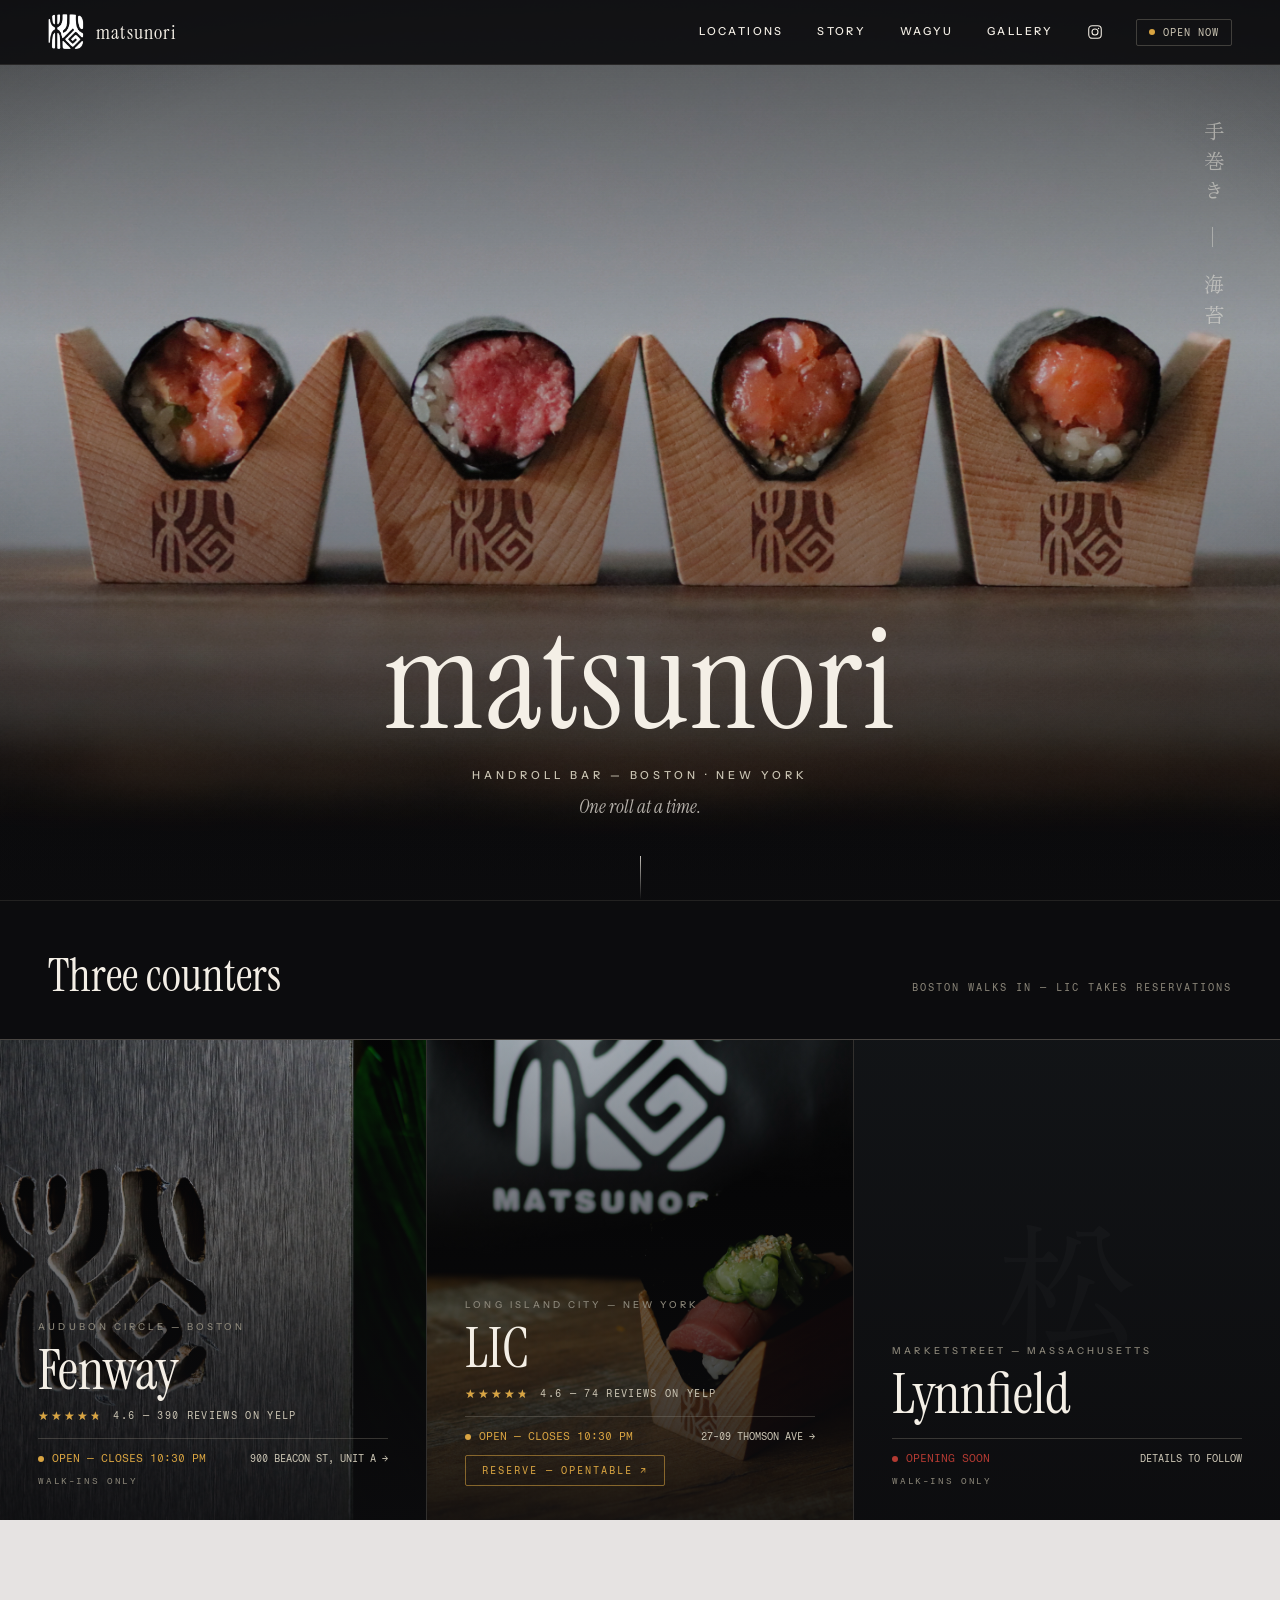
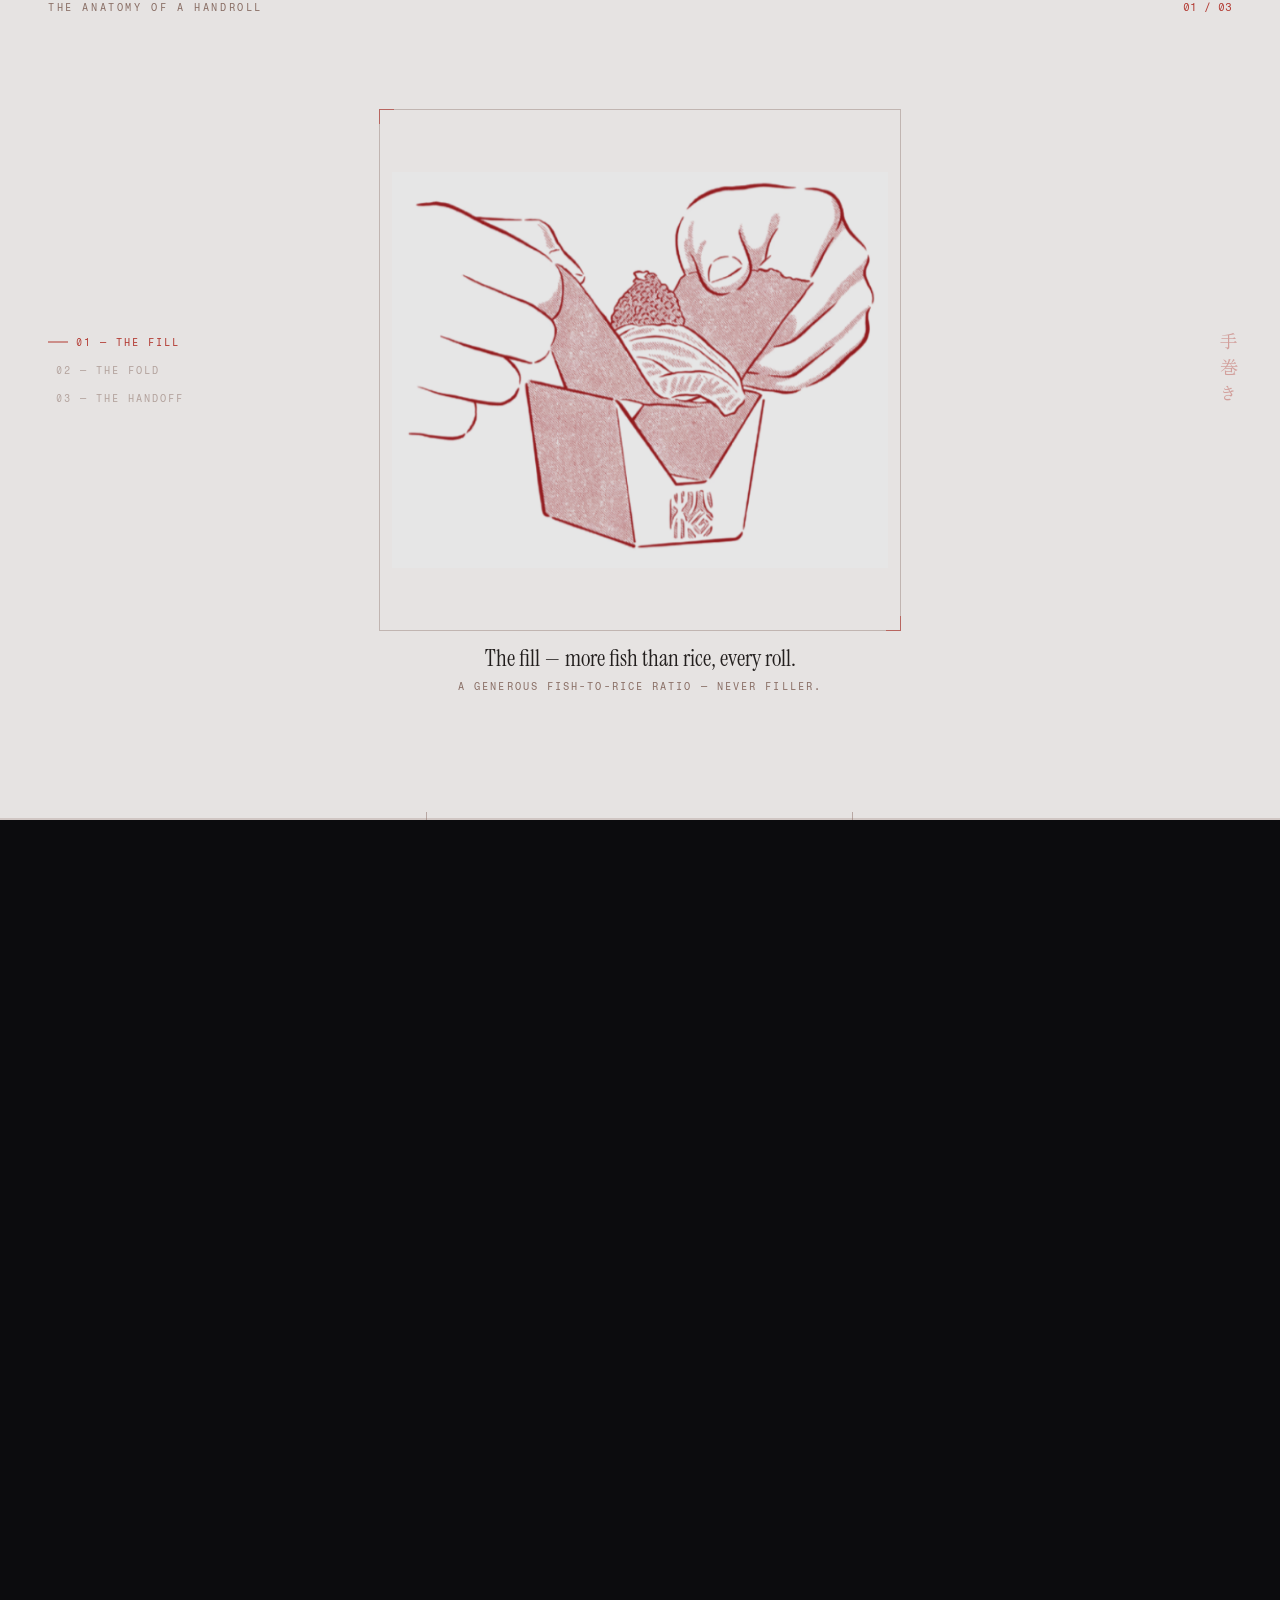
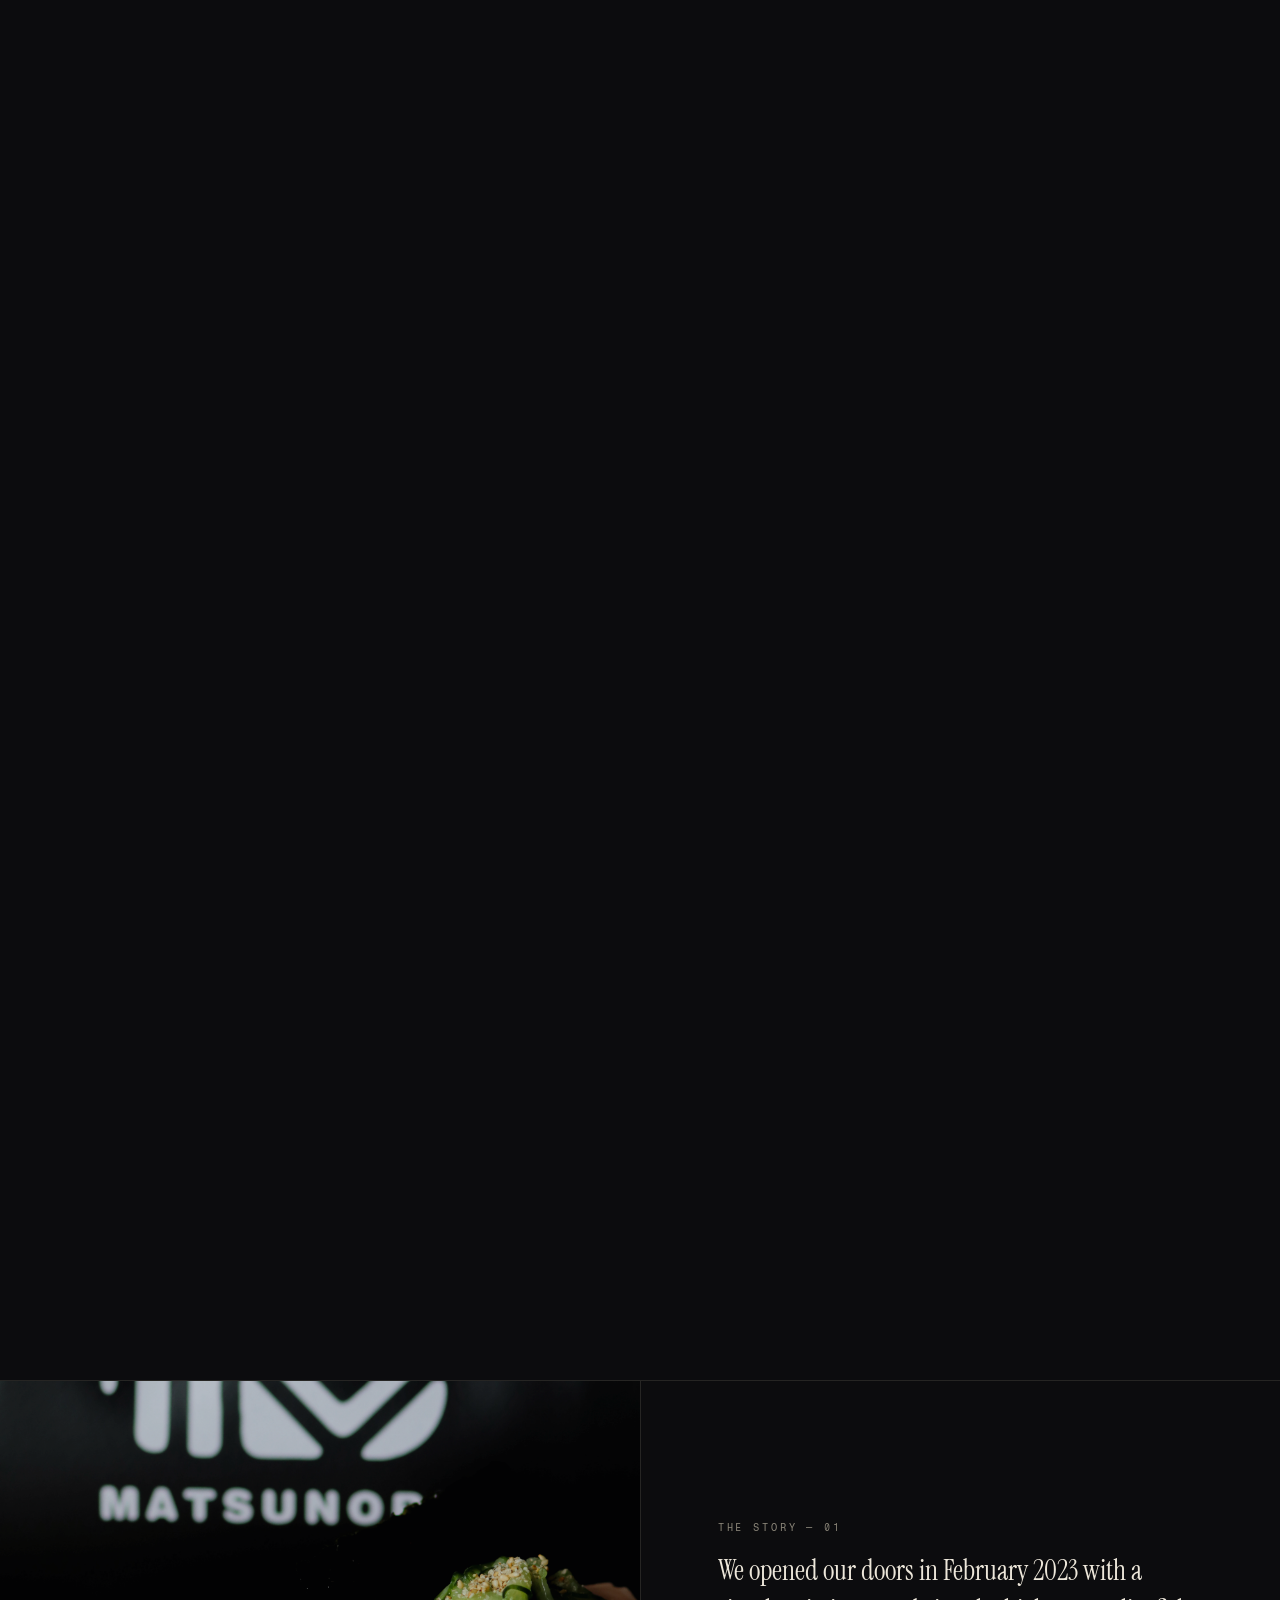
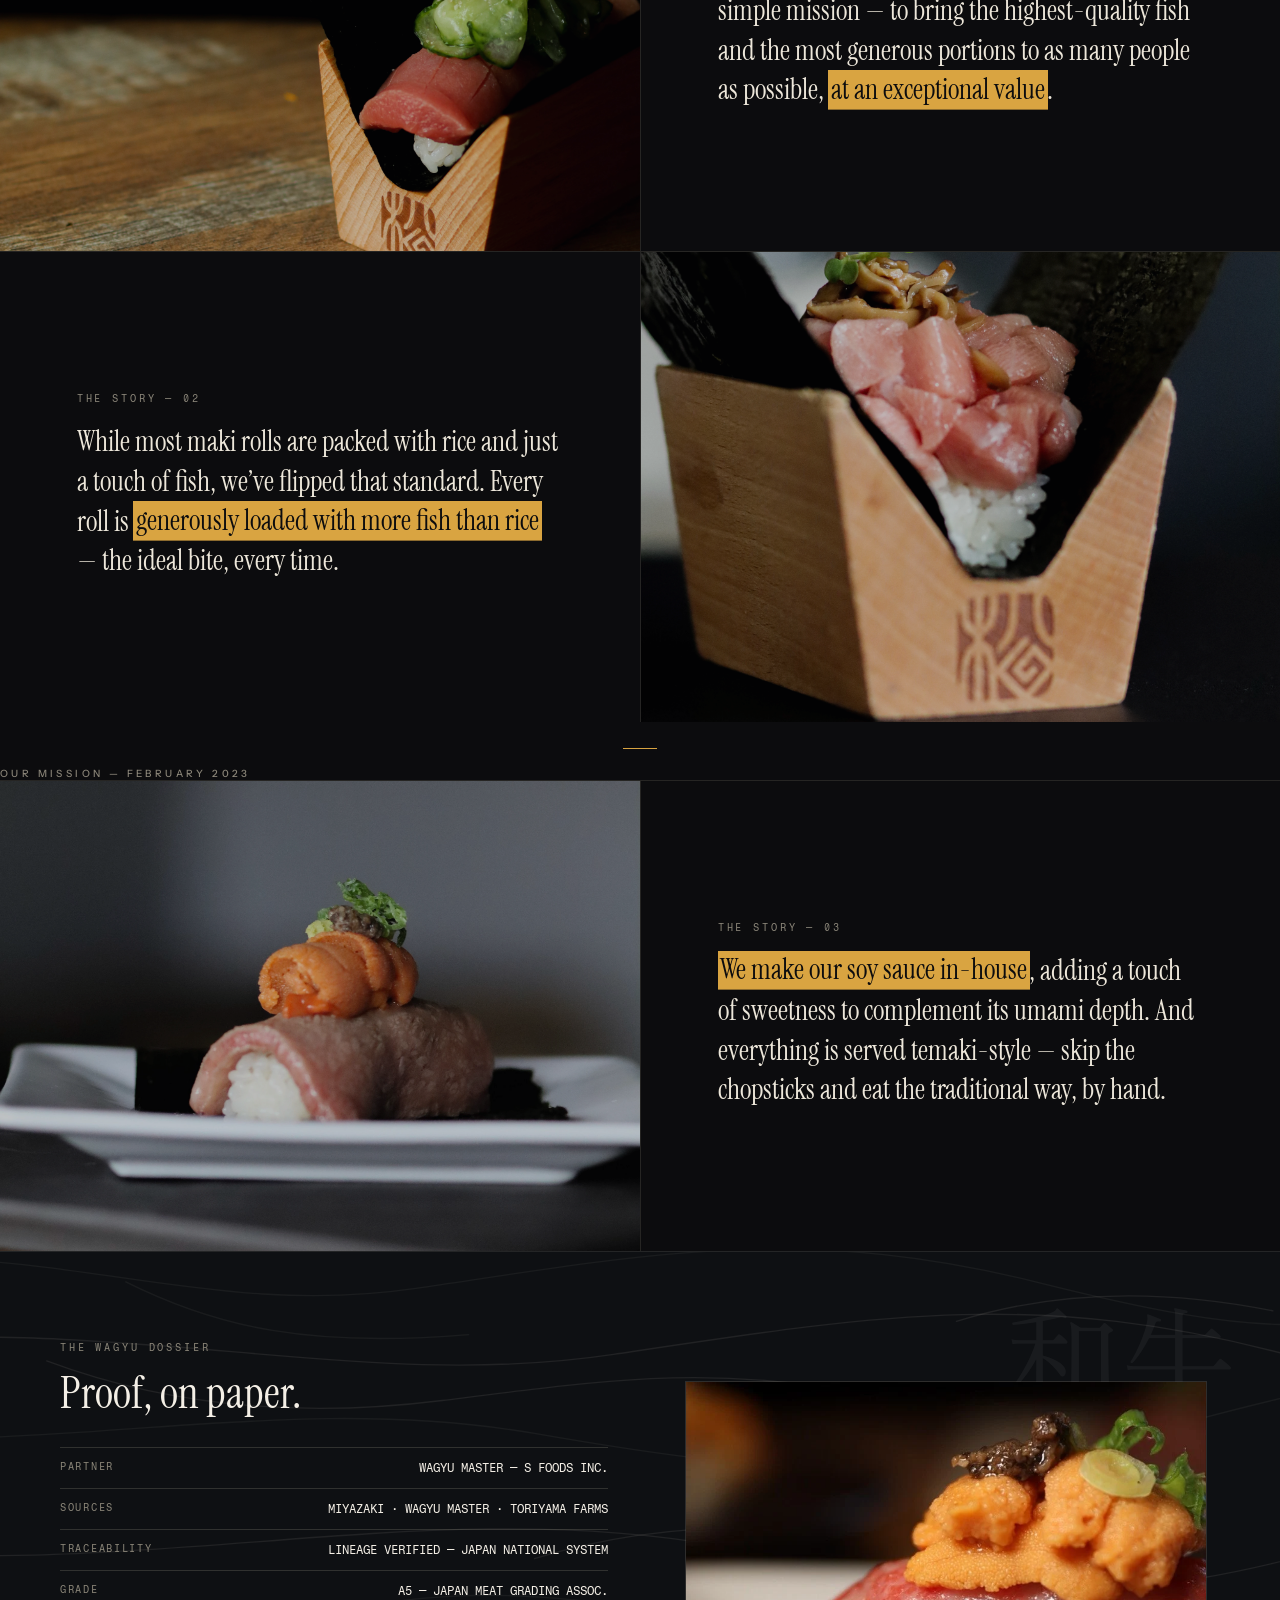
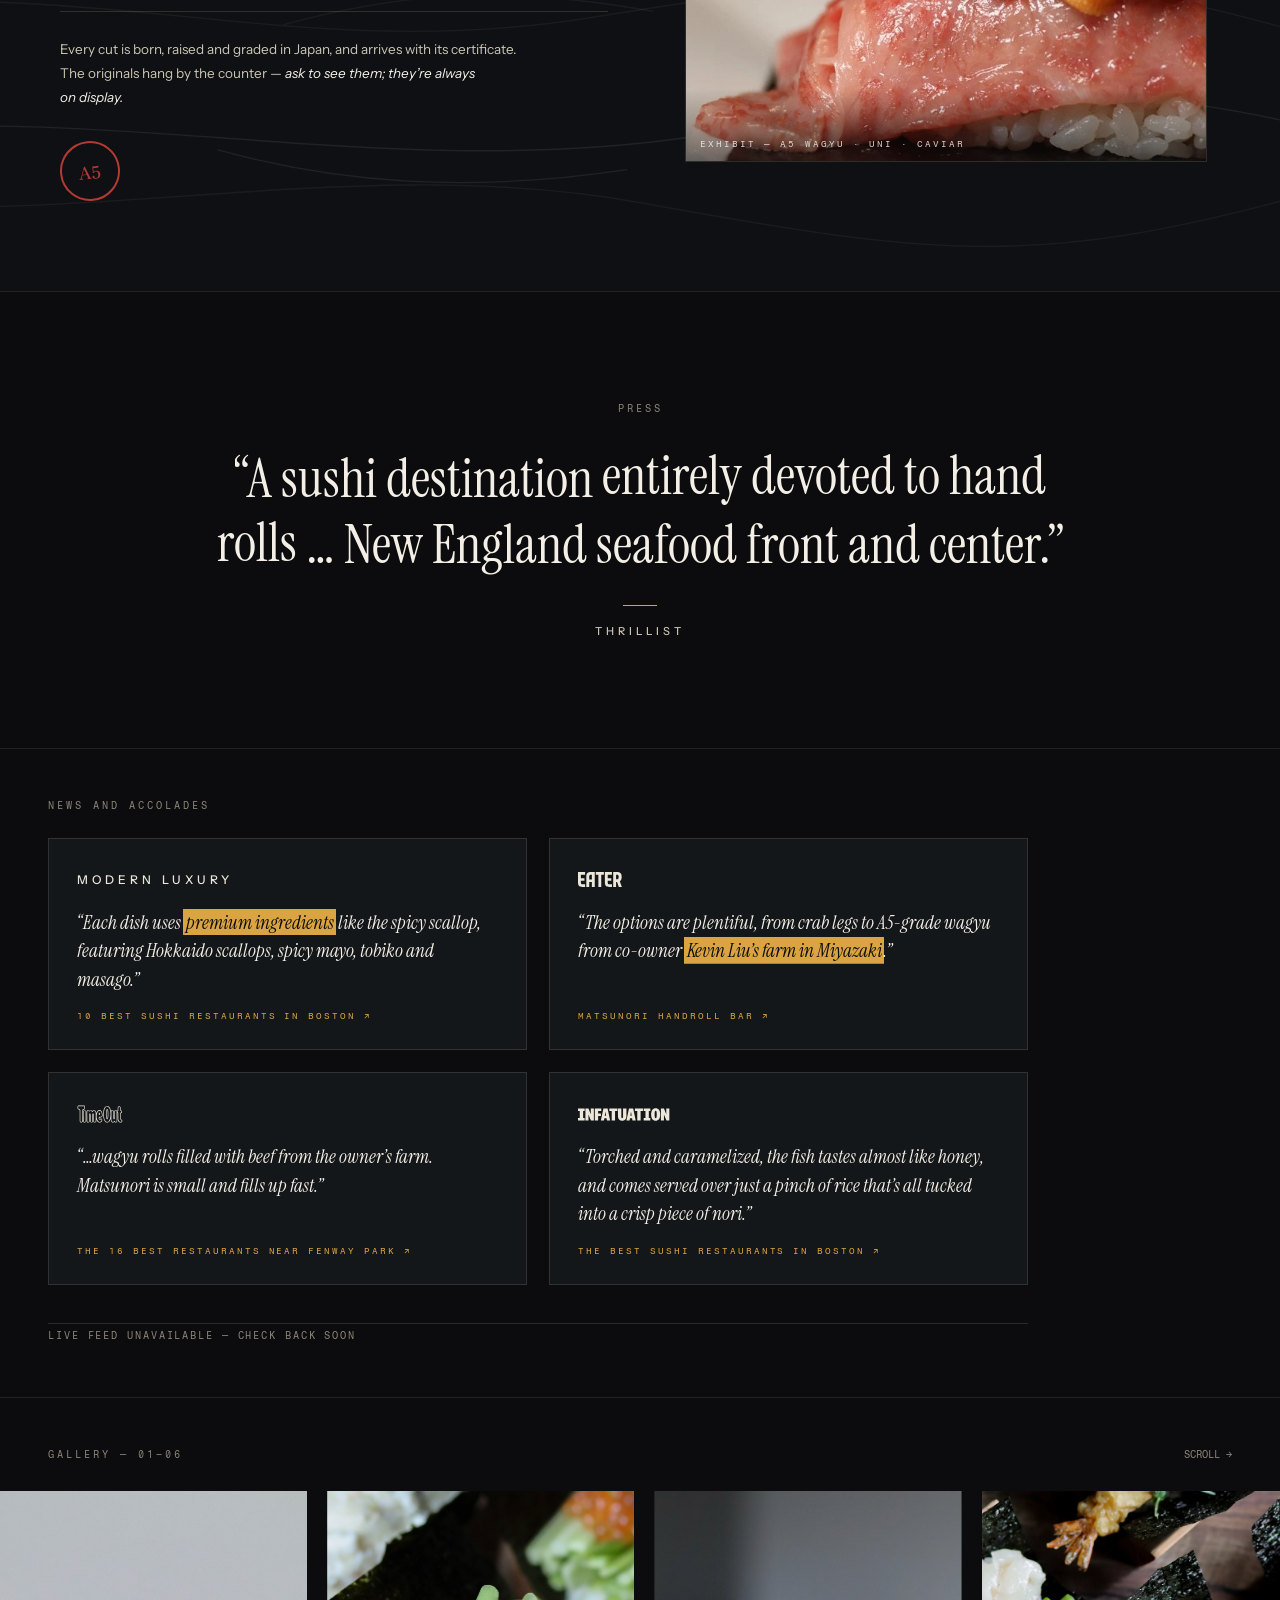
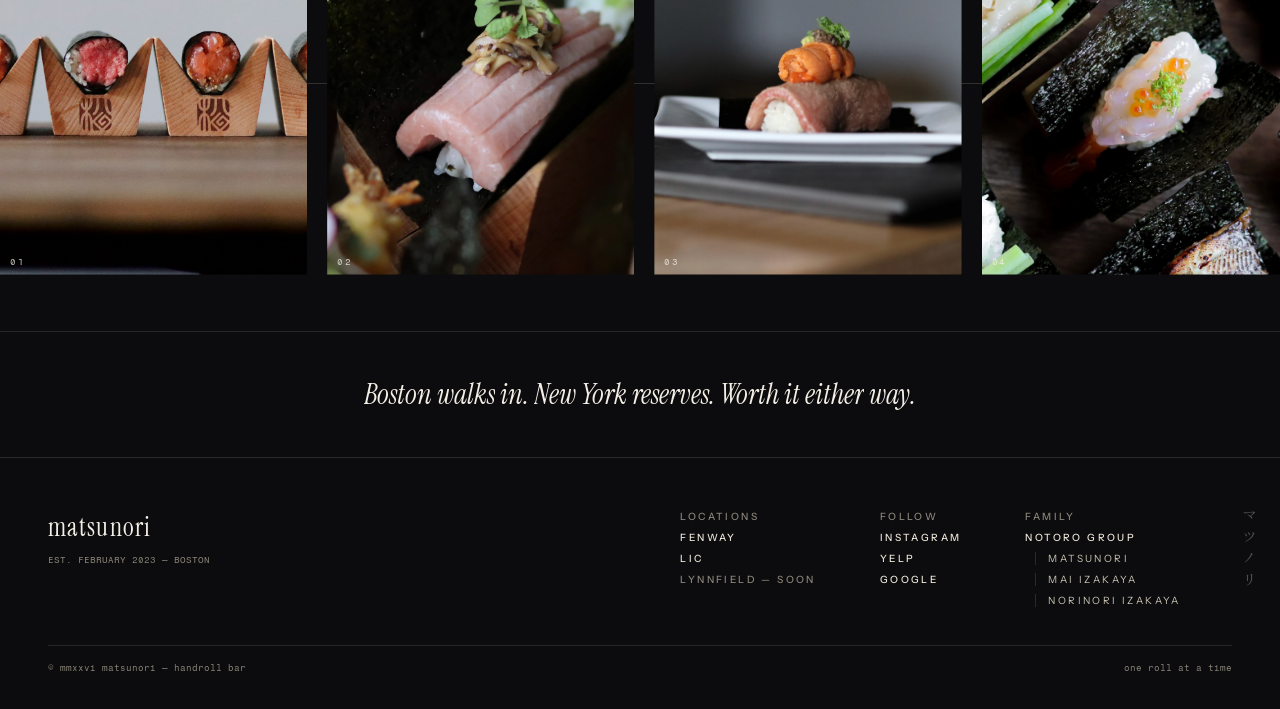
==== commit e84ce964: "LIC hours: weekend lunch added (11:30 AM - 3:00 PM Sat/Sun) Schedules (main.js + location.js), the L" ====
--- a/public/index.html
+++ b/public/index.html
@@ -60,7 +60,8 @@
   "address": { "@type": "PostalAddress", "streetAddress": "27-09 Thomson Ave", "addressLocality": "Long Island City", "addressRegion": "NY", "postalCode": "11101", "addressCountry": "US" },
   "sameAs": ["https://www.instagram.com/matsunori.handrollbar/"],
   "openingHoursSpecification": [
-    { "@type": "OpeningHoursSpecification", "dayOfWeek": ["Monday", "Tuesday", "Wednesday", "Thursday", "Friday", "Saturday", "Sunday"], "opens": "17:00", "closes": "22:30" }
+    { "@type": "OpeningHoursSpecification", "dayOfWeek": ["Monday", "Tuesday", "Wednesday", "Thursday", "Friday", "Saturday", "Sunday"], "opens": "17:00", "closes": "22:30" },
+    { "@type": "OpeningHoursSpecification", "dayOfWeek": ["Saturday", "Sunday"], "opens": "11:30", "closes": "15:00" }
   ]
 }
 </script>
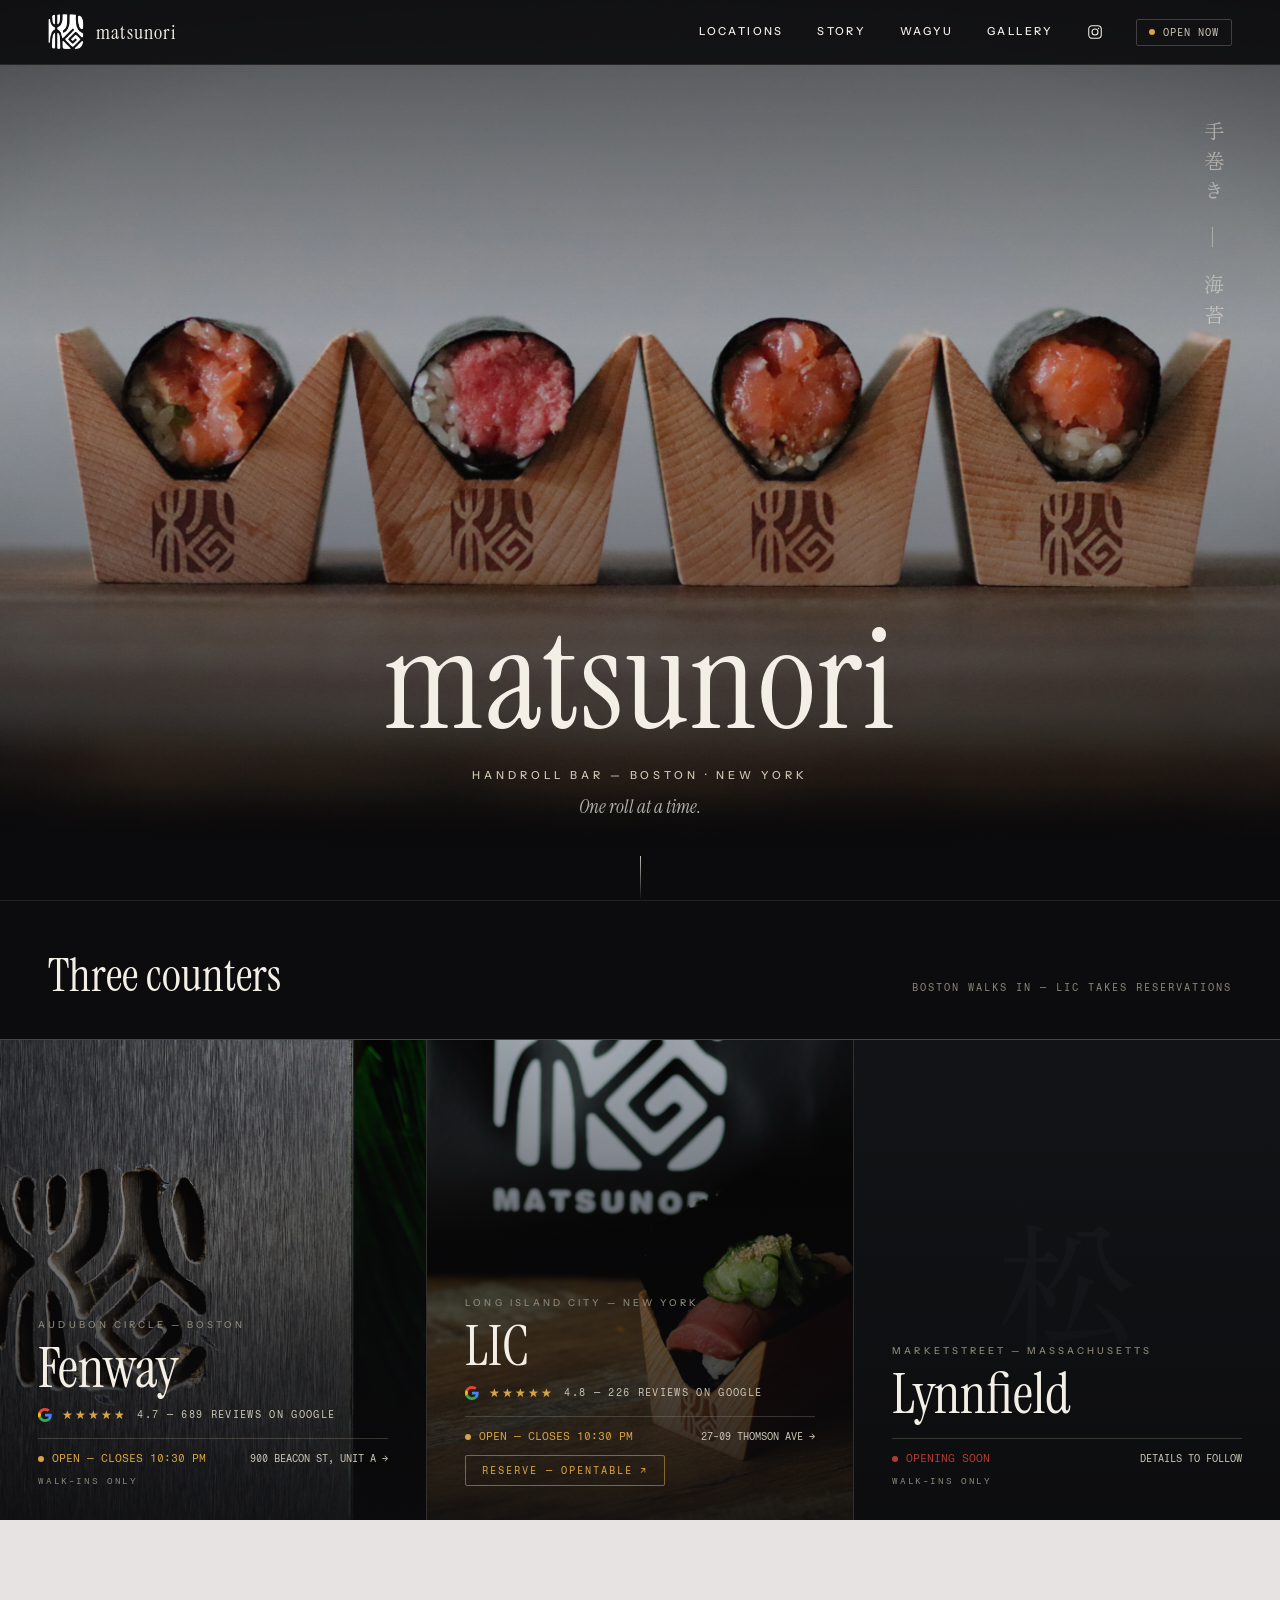
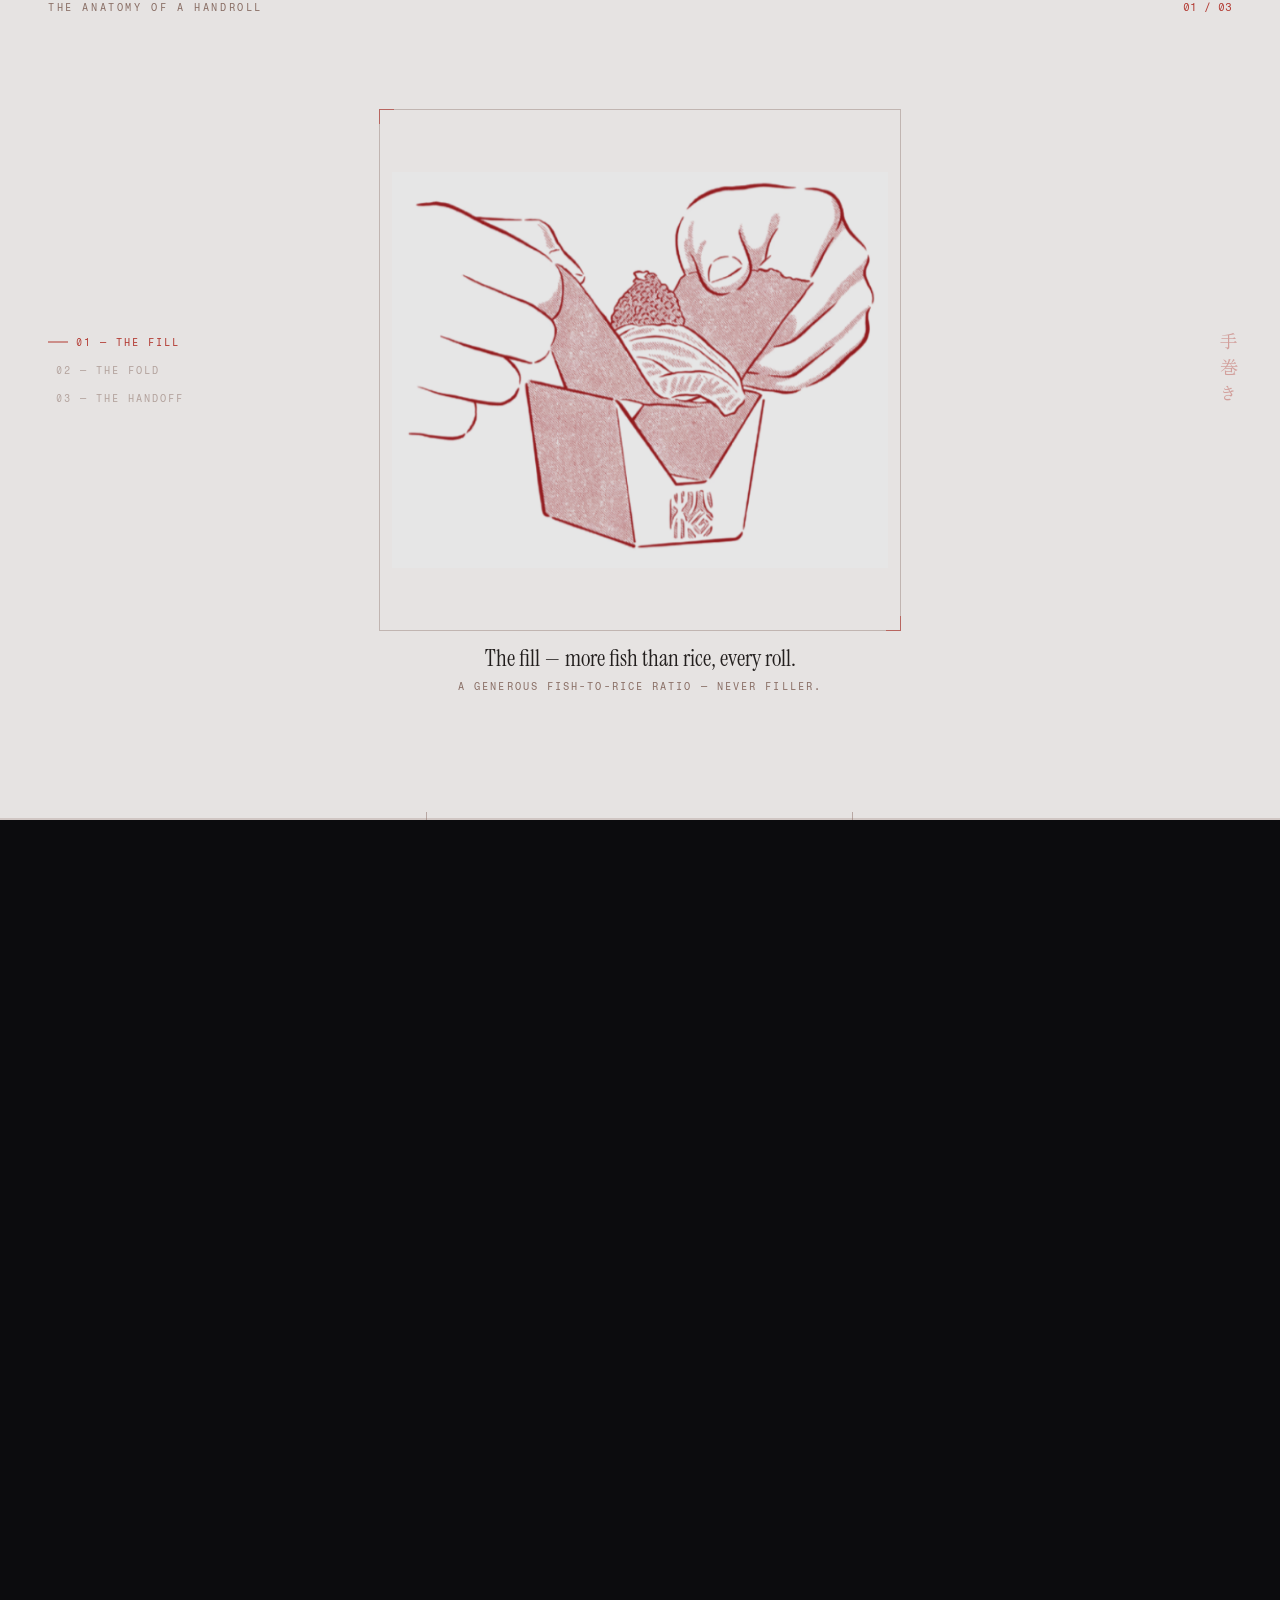
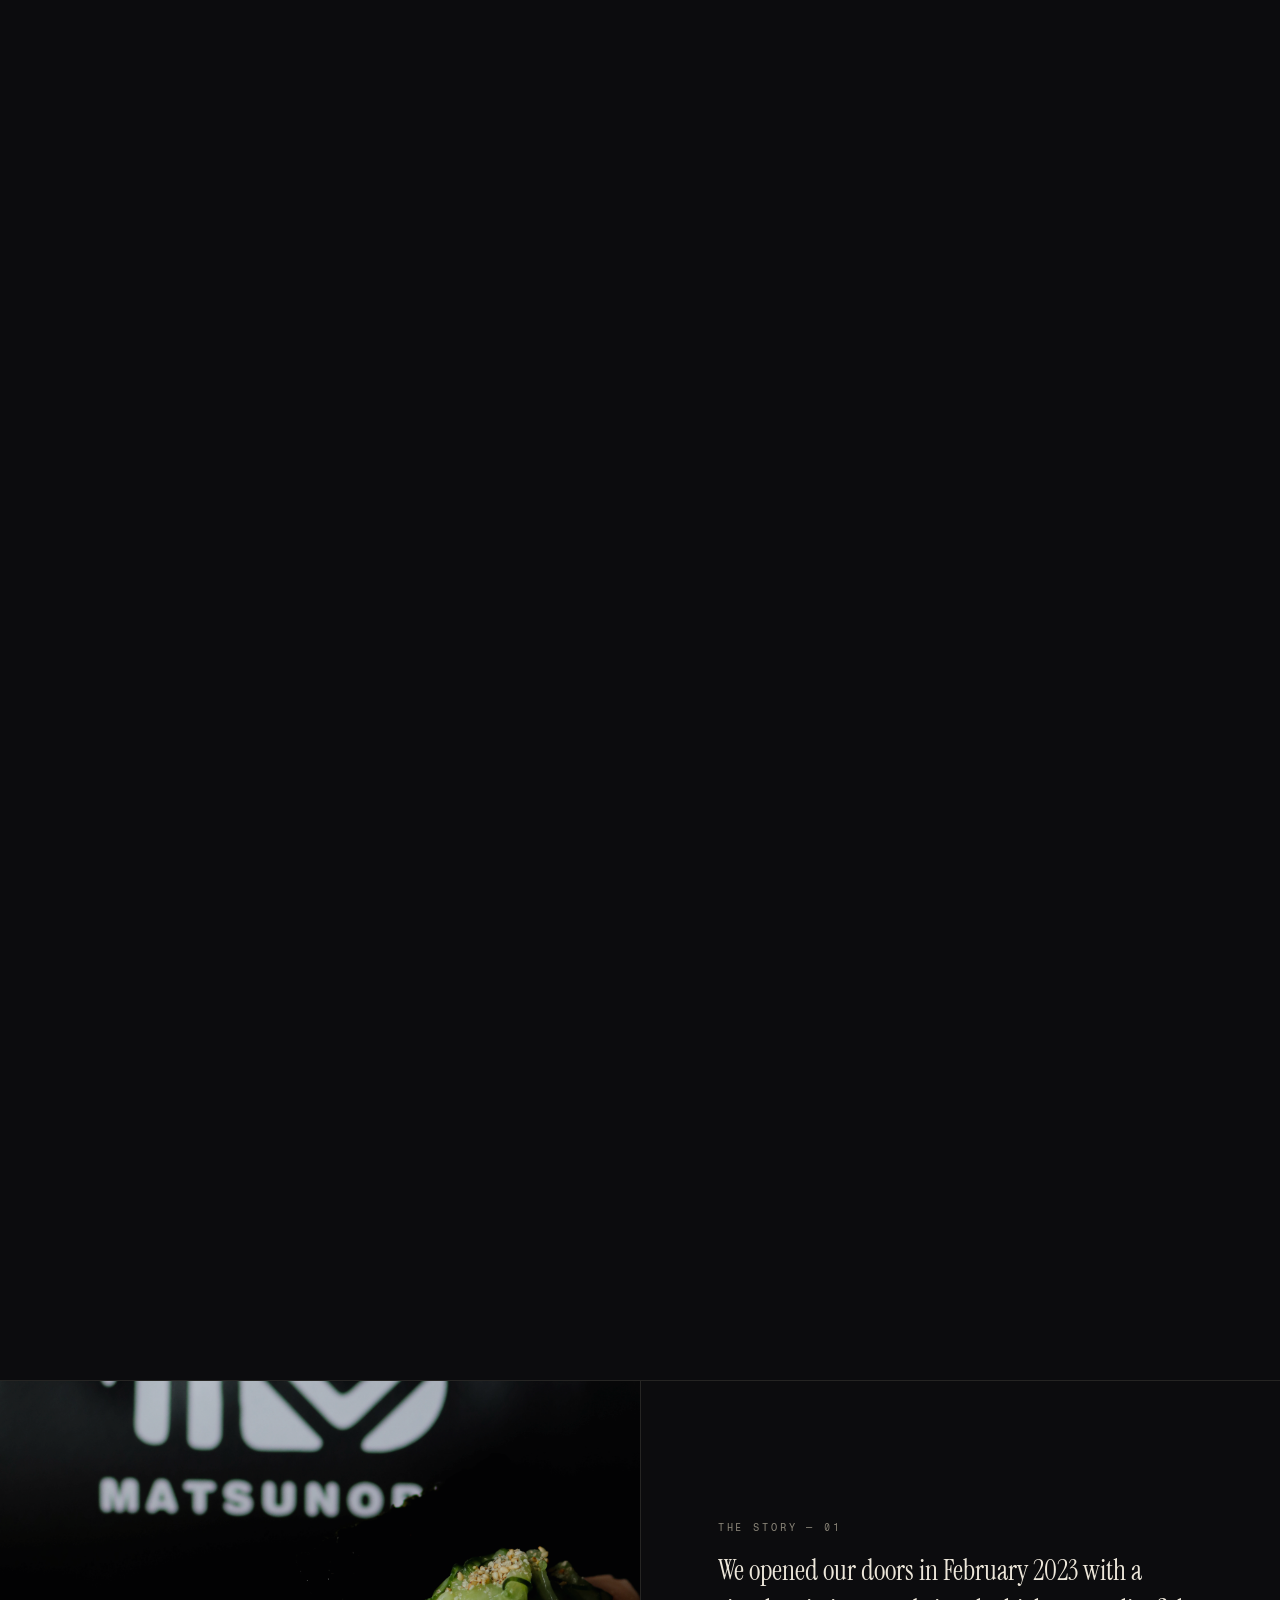
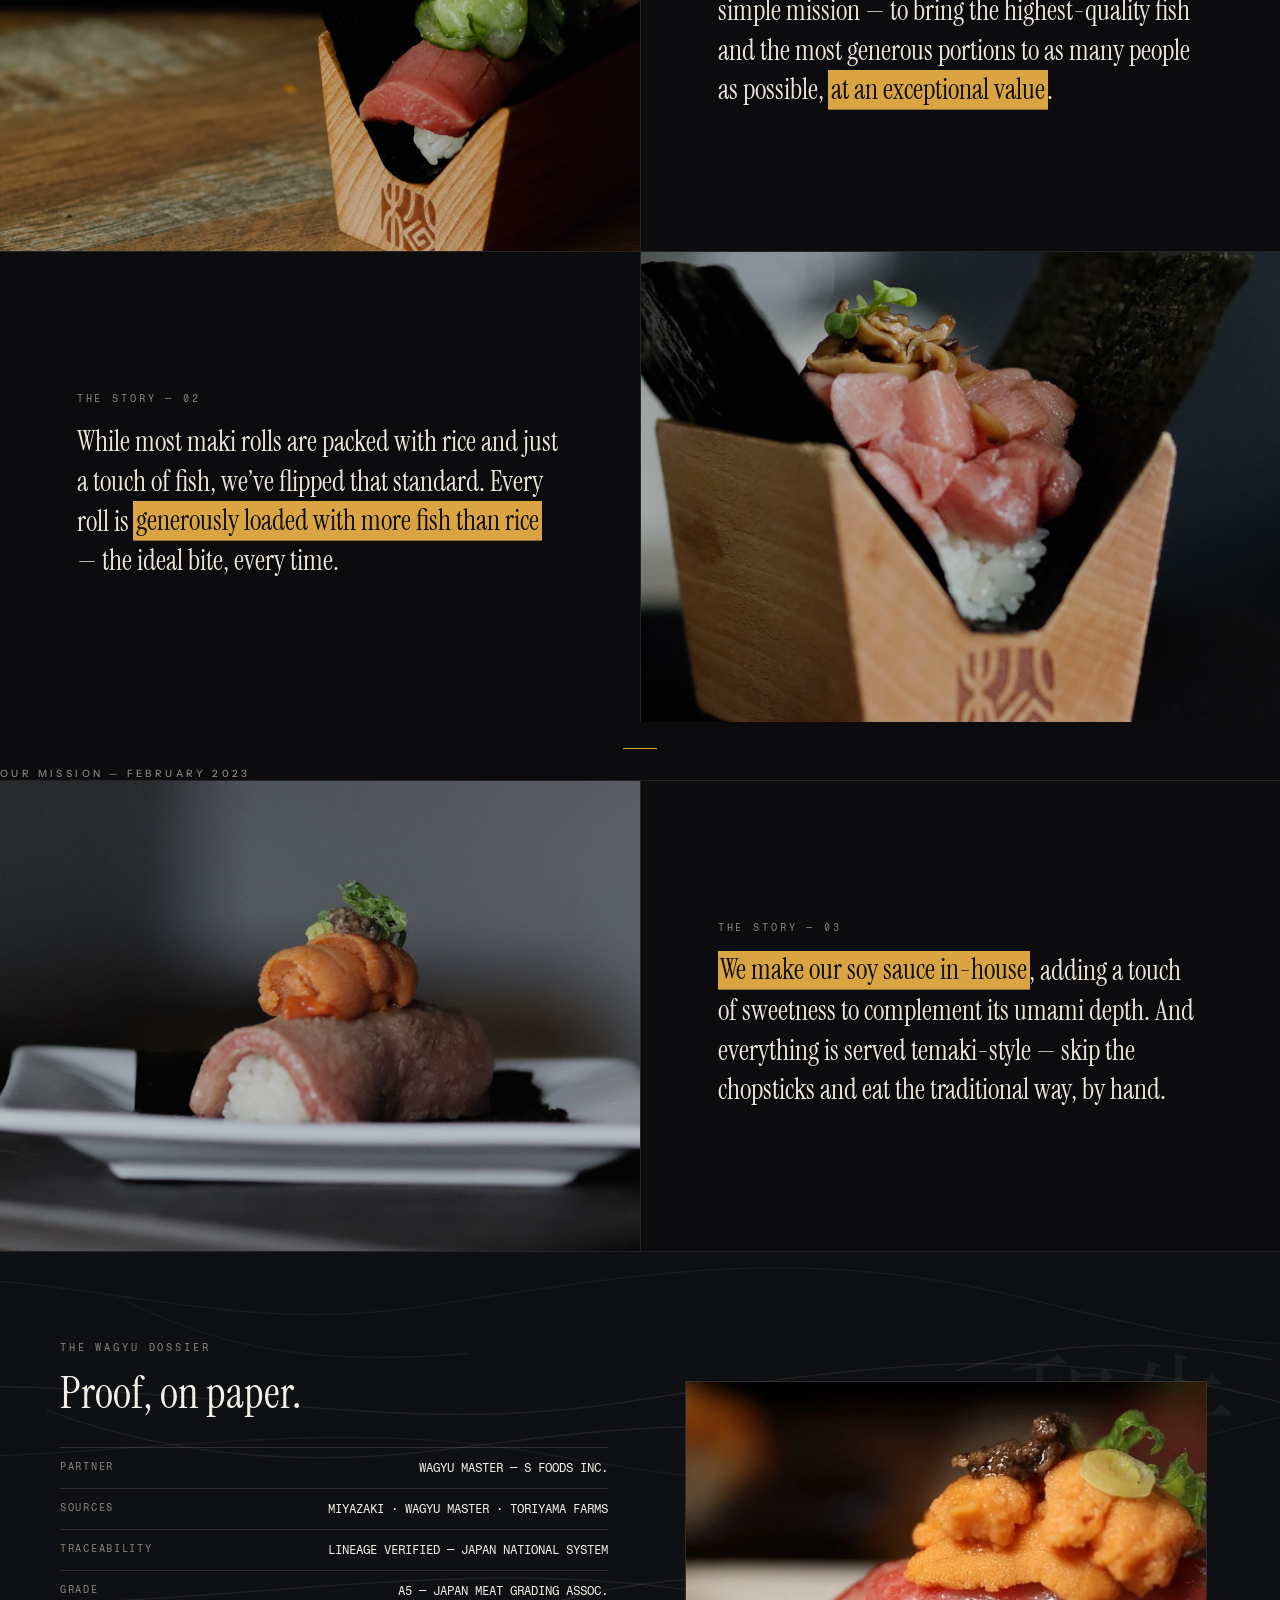
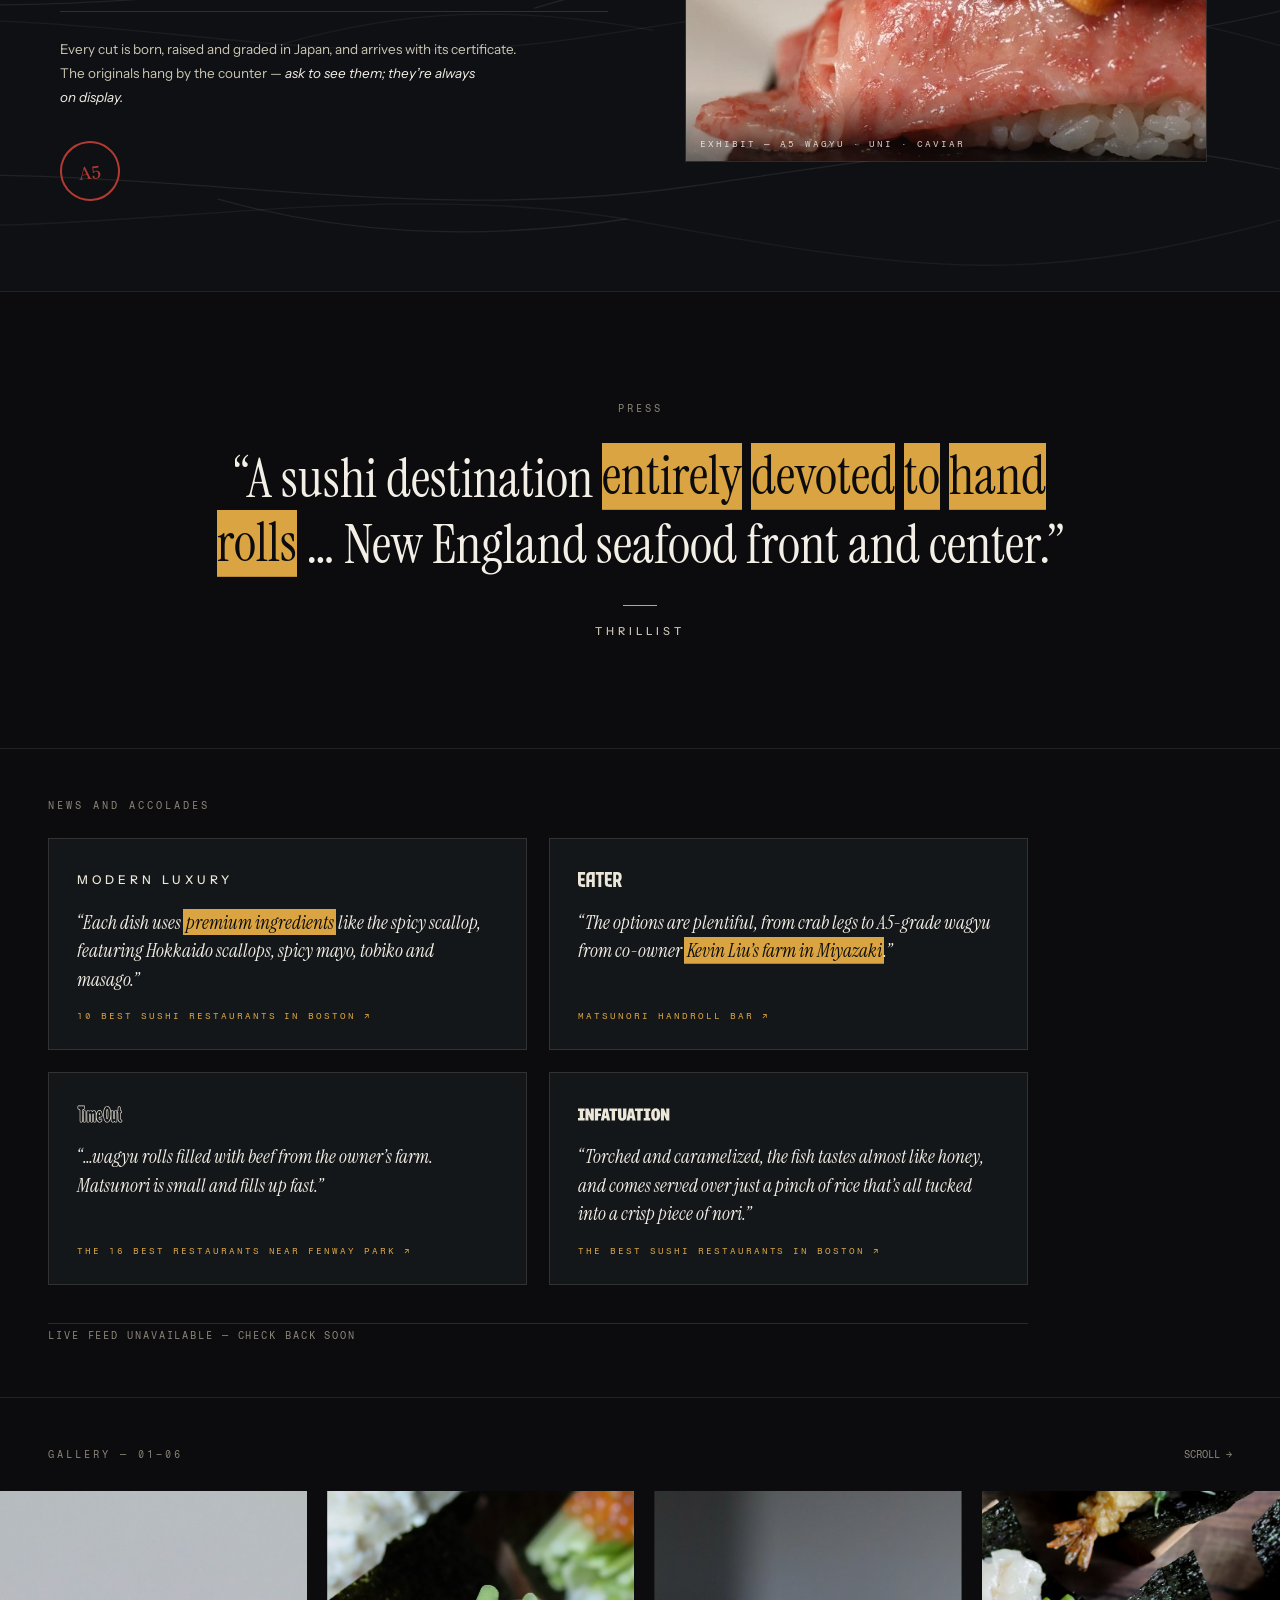
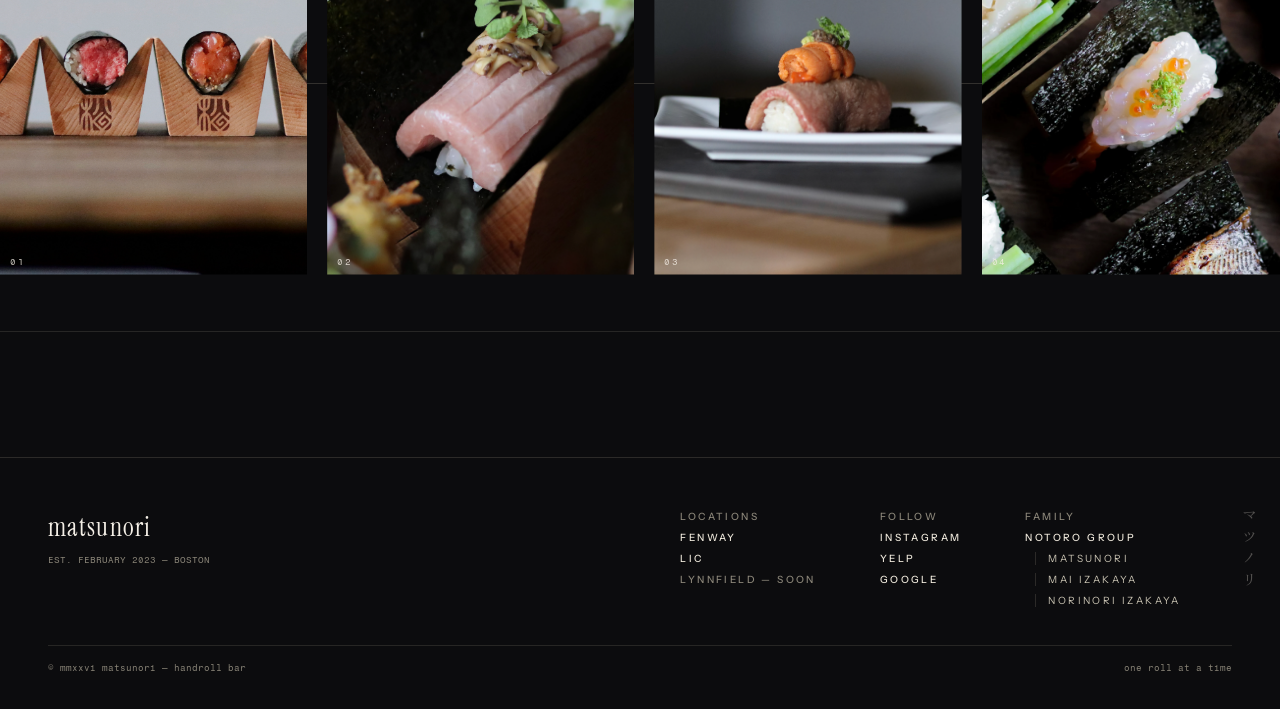
==== commit bd7b19c4: "Menus first on location pages, Google ratings on home cards, static highlights Location pages now or" ====
--- a/public/index.html
+++ b/public/index.html
@@ -163,7 +163,7 @@
       <div class="loc-copy">
         <div class="loc-kicker">AUDUBON CIRCLE — BOSTON</div>
         <div class="loc-name">Fenway</div>
-        <div class="loc-rating"><span class="stars" role="img" aria-label="Rated 4.6 out of 5 on Yelp"><span class="stars-fill" style="width:92%">★★★★★</span>★★★★★</span><span class="loc-rating-label">4.6 — 390 REVIEWS ON YELP</span></div>
+        <div class="loc-rating"><svg class="g-logo" viewBox="0 0 48 48" role="img" aria-label="Google"><path fill="#EA4335" d="M24 9.5c3.54 0 6.71 1.22 9.21 3.6l6.85-6.85C35.9 2.38 30.47 0 24 0 14.62 0 6.51 5.38 2.56 13.22l7.98 6.19C12.43 13.72 17.74 9.5 24 9.5z"/><path fill="#4285F4" d="M46.98 24.55c0-1.57-.15-3.09-.38-4.55H24v9.02h12.94c-.58 2.96-2.26 5.48-4.78 7.18l7.73 6c4.51-4.18 7.09-10.36 7.09-17.65z"/><path fill="#FBBC05" d="M10.53 28.59c-.48-1.45-.76-2.99-.76-4.59s.27-3.14.76-4.59l-7.98-6.19C.92 16.46 0 20.12 0 24c0 3.88.92 7.54 2.56 10.78l7.97-6.19z"/><path fill="#34A853" d="M24 48c6.48 0 11.93-2.13 15.89-5.81l-7.73-6c-2.15 1.45-4.92 2.3-8.16 2.3-6.26 0-11.57-4.22-13.47-9.91l-7.98 6.19C6.51 42.62 14.62 48 24 48z"/></svg><span class="stars" role="img" aria-label="Rated 4.7 out of 5 on Google"><span class="stars-fill" style="width:94%">★★★★★</span>★★★★★</span><span class="loc-rating-label">4.7 — 689 REVIEWS ON GOOGLE</span></div>
         <div class="loc-row">
           <span class="loc-status"><span class="loc-dot" id="fenway-dot"></span><span class="loc-label" id="fenway-label">—</span></span>
           <span class="loc-addr">900 BEACON ST, UNIT A →</span>
@@ -178,7 +178,7 @@
       <div class="loc-copy">
         <div class="loc-kicker">LONG ISLAND CITY — NEW YORK</div>
         <div class="loc-name">LIC</div>
-        <div class="loc-rating"><span class="stars" role="img" aria-label="Rated 4.6 out of 5 on Yelp"><span class="stars-fill" style="width:92%">★★★★★</span>★★★★★</span><span class="loc-rating-label">4.6 — 74 REVIEWS ON YELP</span></div>
+        <div class="loc-rating"><svg class="g-logo" viewBox="0 0 48 48" role="img" aria-label="Google"><path fill="#EA4335" d="M24 9.5c3.54 0 6.71 1.22 9.21 3.6l6.85-6.85C35.9 2.38 30.47 0 24 0 14.62 0 6.51 5.38 2.56 13.22l7.98 6.19C12.43 13.72 17.74 9.5 24 9.5z"/><path fill="#4285F4" d="M46.98 24.55c0-1.57-.15-3.09-.38-4.55H24v9.02h12.94c-.58 2.96-2.26 5.48-4.78 7.18l7.73 6c4.51-4.18 7.09-10.36 7.09-17.65z"/><path fill="#FBBC05" d="M10.53 28.59c-.48-1.45-.76-2.99-.76-4.59s.27-3.14.76-4.59l-7.98-6.19C.92 16.46 0 20.12 0 24c0 3.88.92 7.54 2.56 10.78l7.97-6.19z"/><path fill="#34A853" d="M24 48c6.48 0 11.93-2.13 15.89-5.81l-7.73-6c-2.15 1.45-4.92 2.3-8.16 2.3-6.26 0-11.57-4.22-13.47-9.91l-7.98 6.19C6.51 42.62 14.62 48 24 48z"/></svg><span class="stars" role="img" aria-label="Rated 4.8 out of 5 on Google"><span class="stars-fill" style="width:96%">★★★★★</span>★★★★★</span><span class="loc-rating-label">4.8 — 226 REVIEWS ON GOOGLE</span></div>
         <div class="loc-row">
           <span class="loc-status"><span class="loc-dot" id="lic-dot"></span><span class="loc-label" id="lic-label">—</span></span>
           <a href="https://maps.app.goo.gl/eTR3m7itv4RwWF3A8" target="_blank" rel="noopener" class="loc-addr link">27-09 THOMSON AVE →</a>
@@ -241,13 +241,13 @@
     <div class="story-img" data-anim="wipe" data-dir="right"><div class="story-plx" data-parallax><img src="assets/gallery/1.webp" alt="Chef at the counter" loading="lazy"></div><div class="story-shade"></div></div>
     <div class="story-text">
       <div data-anim="fade" class="story-kicker">THE STORY — 01</div>
-      <div data-anim="mask-rise" class="story-para">We opened our doors in February 2023 with a simple mission — to bring the highest-quality fish and the most generous portions to as many people as possible, <mark class="hl" data-anim="hl" data-delay="500">at an exceptional value</mark>.</div>
+      <div data-anim="mask-rise" class="story-para">We opened our doors in February 2023 with a simple mission — to bring the highest-quality fish and the most generous portions to as many people as possible, <mark class="hl">at an exceptional value</mark>.</div>
     </div>
   </div>
   <div class="story-row flip">
     <div class="story-text">
       <div data-anim="fade" class="story-kicker">THE STORY — 02</div>
-      <div data-anim="mask-rise" class="story-para">While most maki rolls are packed with rice and just a touch of fish, we’ve flipped that standard. Every roll is <mark class="hl" data-anim="hl" data-delay="500">generously loaded with more fish than rice</mark> — the ideal bite, every time.</div>
+      <div data-anim="mask-rise" class="story-para">While most maki rolls are packed with rice and just a touch of fish, we’ve flipped that standard. Every roll is <mark class="hl">generously loaded with more fish than rice</mark> — the ideal bite, every time.</div>
     </div>
     <div class="story-img" data-anim="wipe" data-dir="left"><div class="story-plx" data-parallax><img src="assets/gallery/3.webp" alt="Handroll detail" loading="lazy"></div><div class="story-shade"></div></div>
   </div>
@@ -258,7 +258,7 @@
     <div class="story-img" data-anim="wipe" data-dir="right"><div class="story-plx" data-parallax><img src="assets/gallery/5.webp" alt="House soy sauce" loading="lazy"></div><div class="story-shade"></div></div>
     <div class="story-text">
       <div data-anim="fade" class="story-kicker">THE STORY — 03</div>
-      <div data-anim="mask-rise" class="story-para"><mark class="hl" data-anim="hl" data-delay="500">We make our soy sauce in-house</mark>, adding a touch of sweetness to complement its umami depth. And everything is served temaki-style — skip the chopsticks and eat the traditional way, by hand.</div>
+      <div data-anim="mask-rise" class="story-para"><mark class="hl">We make our soy sauce in-house</mark>, adding a touch of sweetness to complement its umami depth. And everything is served temaki-style — skip the chopsticks and eat the traditional way, by hand.</div>
     </div>
   </div>
 </section>
@@ -326,12 +326,12 @@
   <div class="news-highlights">
     <a class="news-hl" href="https://www.modernluxury.com/best-sushi-boston/" target="_blank" rel="noopener" data-anim="fade">
       <span class="news-hl-logo"><span class="news-hl-wordmark">MODERN LUXURY</span></span>
-      <span class="news-hl-quote">“Each dish uses <mark class="hl" data-anim="hl" data-delay="400">premium ingredients</mark> like the spicy scallop, featuring Hokkaido scallops, spicy mayo, tobiko and masago.”</span>
+      <span class="news-hl-quote">“Each dish uses <mark class="hl">premium ingredients</mark> like the spicy scallop, featuring Hokkaido scallops, spicy mayo, tobiko and masago.”</span>
       <span class="news-hl-link">10 BEST SUSHI RESTAURANTS IN BOSTON <span class="news-hl-arrow">↗</span></span>
     </a>
     <a class="news-hl" href="https://boston.eater.com/venue/95318/matsunori-handroll-bar" target="_blank" rel="noopener" data-anim="fade" data-delay="90">
       <span class="news-hl-logo"><svg xmlns="http://www.w3.org/2000/svg" viewBox="0 0 395 135" fill="currentColor" role="img" aria-label="Eater"><path d="M41.448 111.279h22.363V135H40.099C15.423 135 0 126.129 0 95.464V0h63.81v23.721H25.834V55.35h32.194v23.529H25.833v16.2c0 12.15 5.205 16.2 15.615 16.2M124.923 135V91.029h-24.098V135H74.992V39.536C74.992 8.87 90.415 0 115.091 0h35.857v135zm-24.098-67.693h24.098V23.721h-8.483c-10.41 0-15.615 4.05-15.615 16.2zM183.527 135V23.721h-23.519V0h72.871v23.721H209.36V135zm99.853-23.721h22.362V135H282.03c-24.676 0-40.098-8.871-40.098-39.536V0h63.81v23.721h-37.978V55.35h32.195v23.529h-32.195v16.2c0 12.15 5.205 16.2 15.616 16.2M316.924 135V0h34.315c23.905 0 41.641 9.643 41.641 38.571V49.95c0 16.971-6.555 27.964-16.772 33.943L395 135h-27.375l-16.193-45.321h-8.675V135zm49.159-84.664V39.729c0-11.765-6.169-16.008-15.808-16.008h-7.518v42.236h7.518c10.217 0 15.808-5.014 15.808-15.621" fill="currentColor"/></svg></span>
-      <span class="news-hl-quote">“The options are plentiful, from crab legs to A5-grade wagyu from co-owner <mark class="hl" data-anim="hl" data-delay="400">Kevin Liu’s farm in Miyazaki</mark>.”</span>
+      <span class="news-hl-quote">“The options are plentiful, from crab legs to A5-grade wagyu from co-owner <mark class="hl">Kevin Liu’s farm in Miyazaki</mark>.”</span>
       <span class="news-hl-link">MATSUNORI HANDROLL BAR <span class="news-hl-arrow">↗</span></span>
     </a>
     <a class="news-hl" href="https://www.timeout.com/boston/restaurants/best-restaurants-near-fenway-park" target="_blank" rel="noopener" data-anim="fade" data-delay="180">
--- a/public/css/styles.css
+++ b/public/css/styles.css
@@ -33,7 +33,7 @@
 a:hover { color: var(--uni); }
 ::selection { background: var(--uni); color: var(--ink); }
 mark.hl { background-color: transparent; background-image: linear-gradient(var(--uni), var(--uni)); background-repeat: no-repeat; background-position: left center; background-size: 100% 100%; color: var(--ink); padding: .04em .12em; margin: 0 -.04em; -webkit-box-decoration-break: clone; box-decoration-break: clone; }
-.hlw { background-image: linear-gradient(var(--uni), var(--uni)); background-repeat: no-repeat; background-position: left center; background-size: 0% 100%; padding: .04em .08em; margin: 0 -.08em; transition: background-size .4s cubic-bezier(.7, 0, .3, 1), color .22s ease .12s; }
+.hlw { background-image: linear-gradient(var(--uni), var(--uni)); background-repeat: no-repeat; background-position: left center; background-size: 0% 100%; padding: .04em .08em; margin: 0 -.08em; }
 .hlw.on { background-size: 100% 100%; color: var(--ink); }
 h1, h2 { font-weight: 400; }
 
@@ -145,6 +145,7 @@
 .stars { position: relative; display: inline-block; font-size: 12px; letter-spacing: 2px; line-height: 1; color: rgba(138, 133, 120, .5); }
 .stars-fill { position: absolute; left: 0; top: 0; overflow: hidden; white-space: nowrap; color: var(--uni); }
 .loc-rating { display: flex; align-items: center; gap: 10px; margin-top: 12px; }
+.loc-rating .g-logo { width: 14px; height: 14px; flex: none; }
 .loc-rating-label { font: 400 9.5px var(--mono); letter-spacing: .14em; color: var(--cream2); }
 .loc-row { display: flex; justify-content: space-between; align-items: baseline; gap: 14px; flex-wrap: wrap; margin-top: 16px; border-top: 1px solid var(--hair35); padding-top: 13px; }
 .loc-status { display: inline-flex; align-items: center; gap: 8px; }
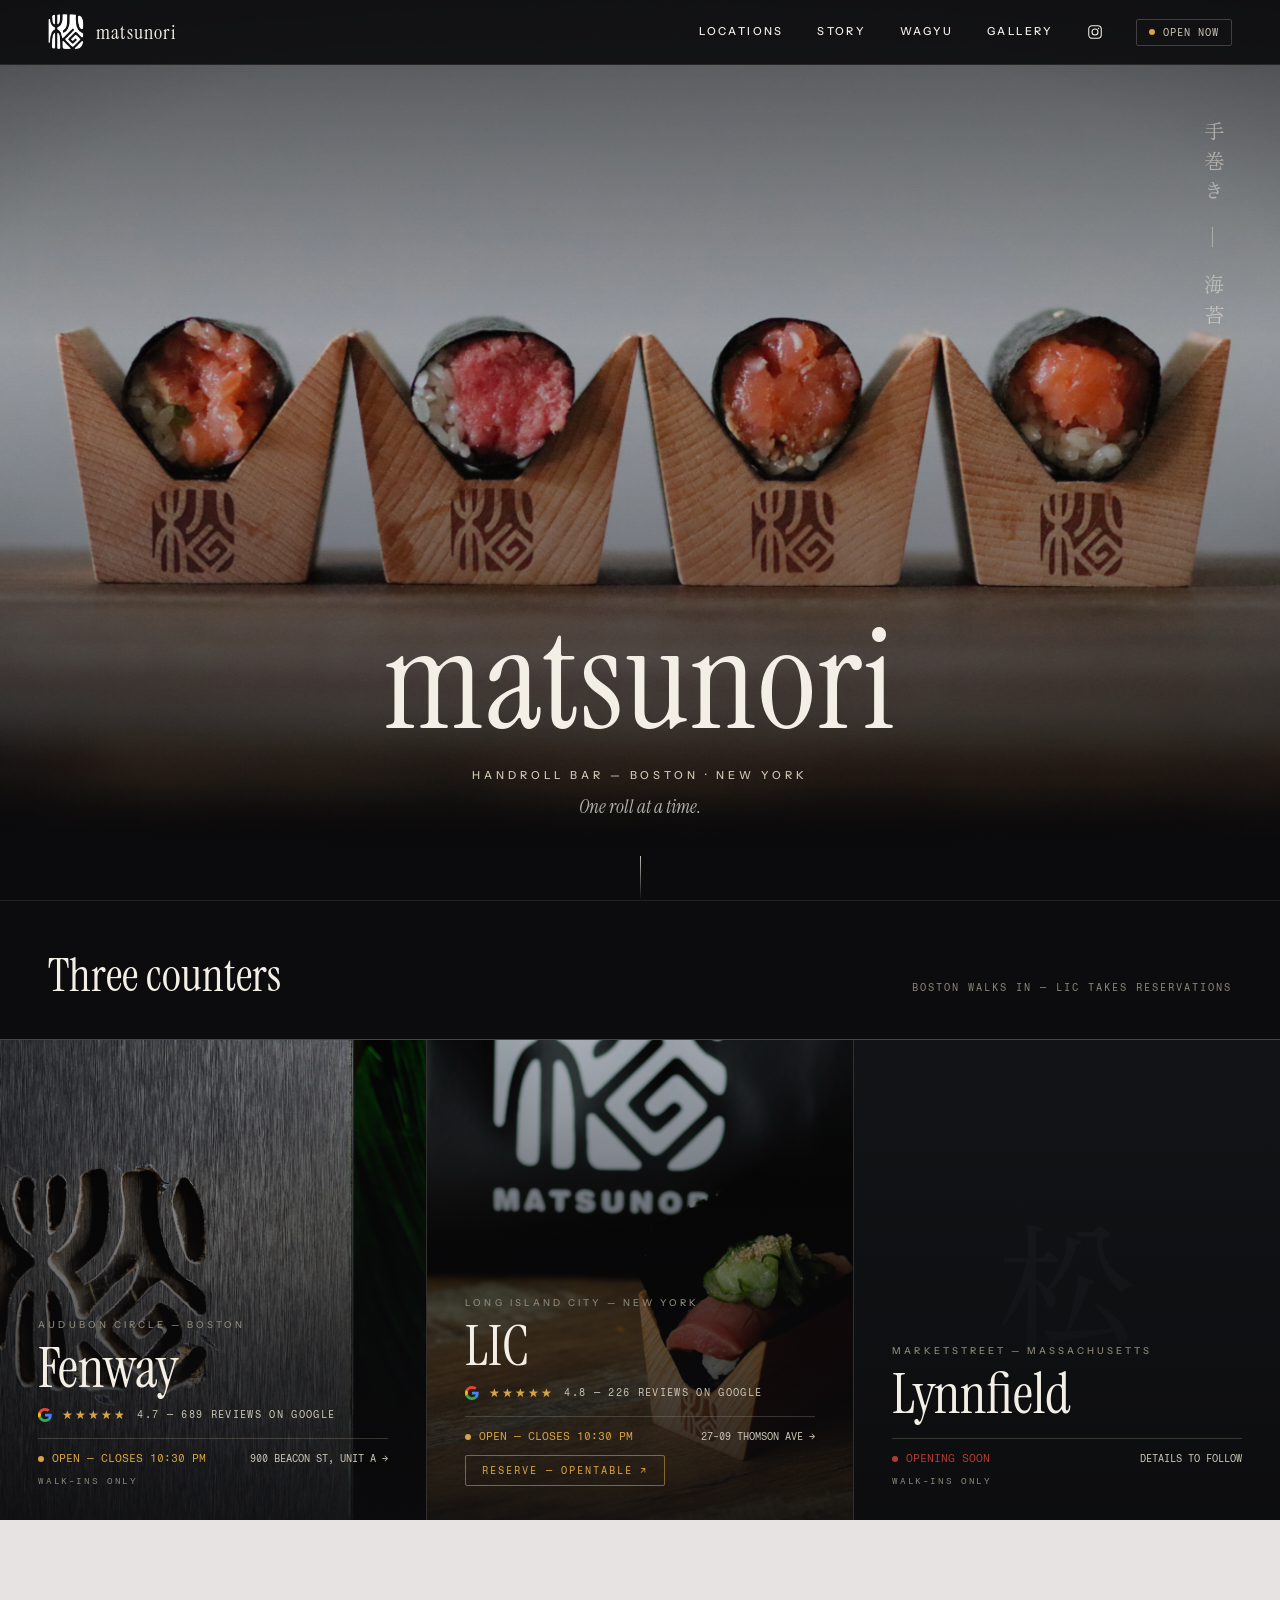
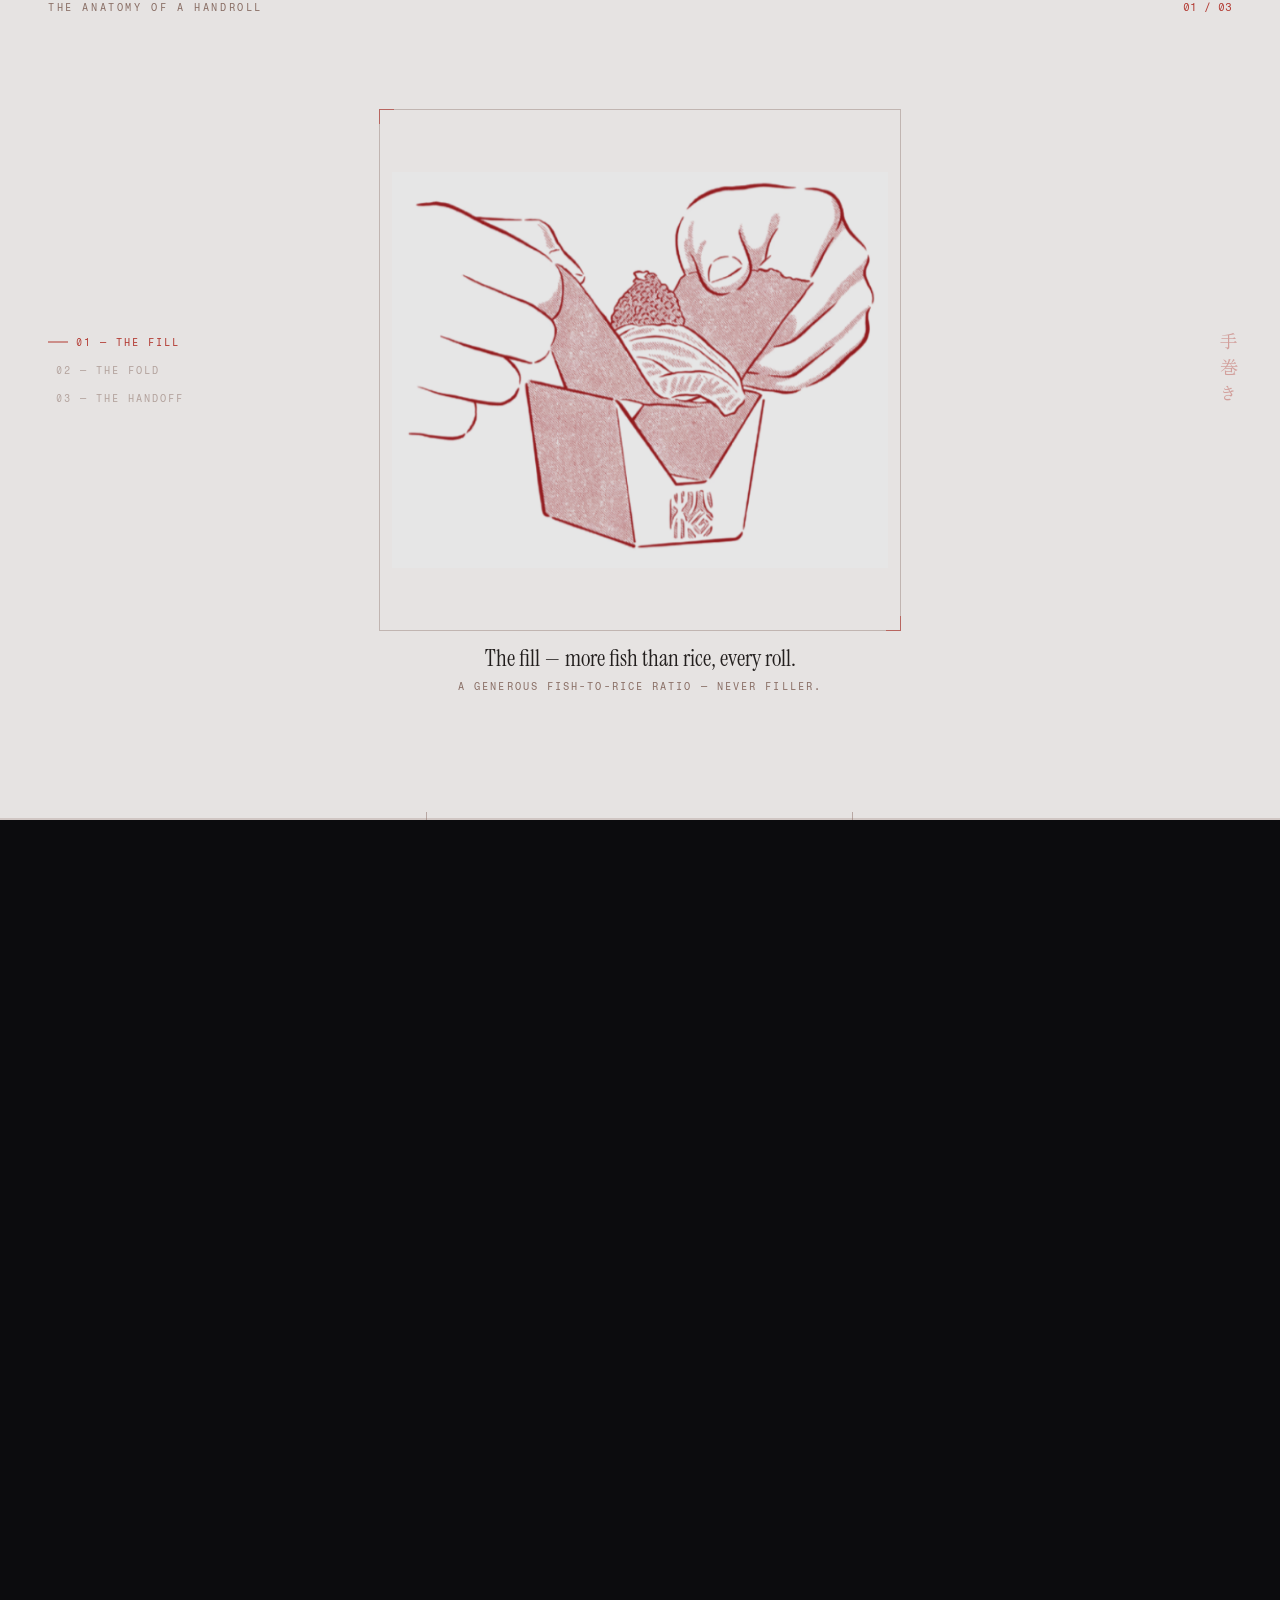
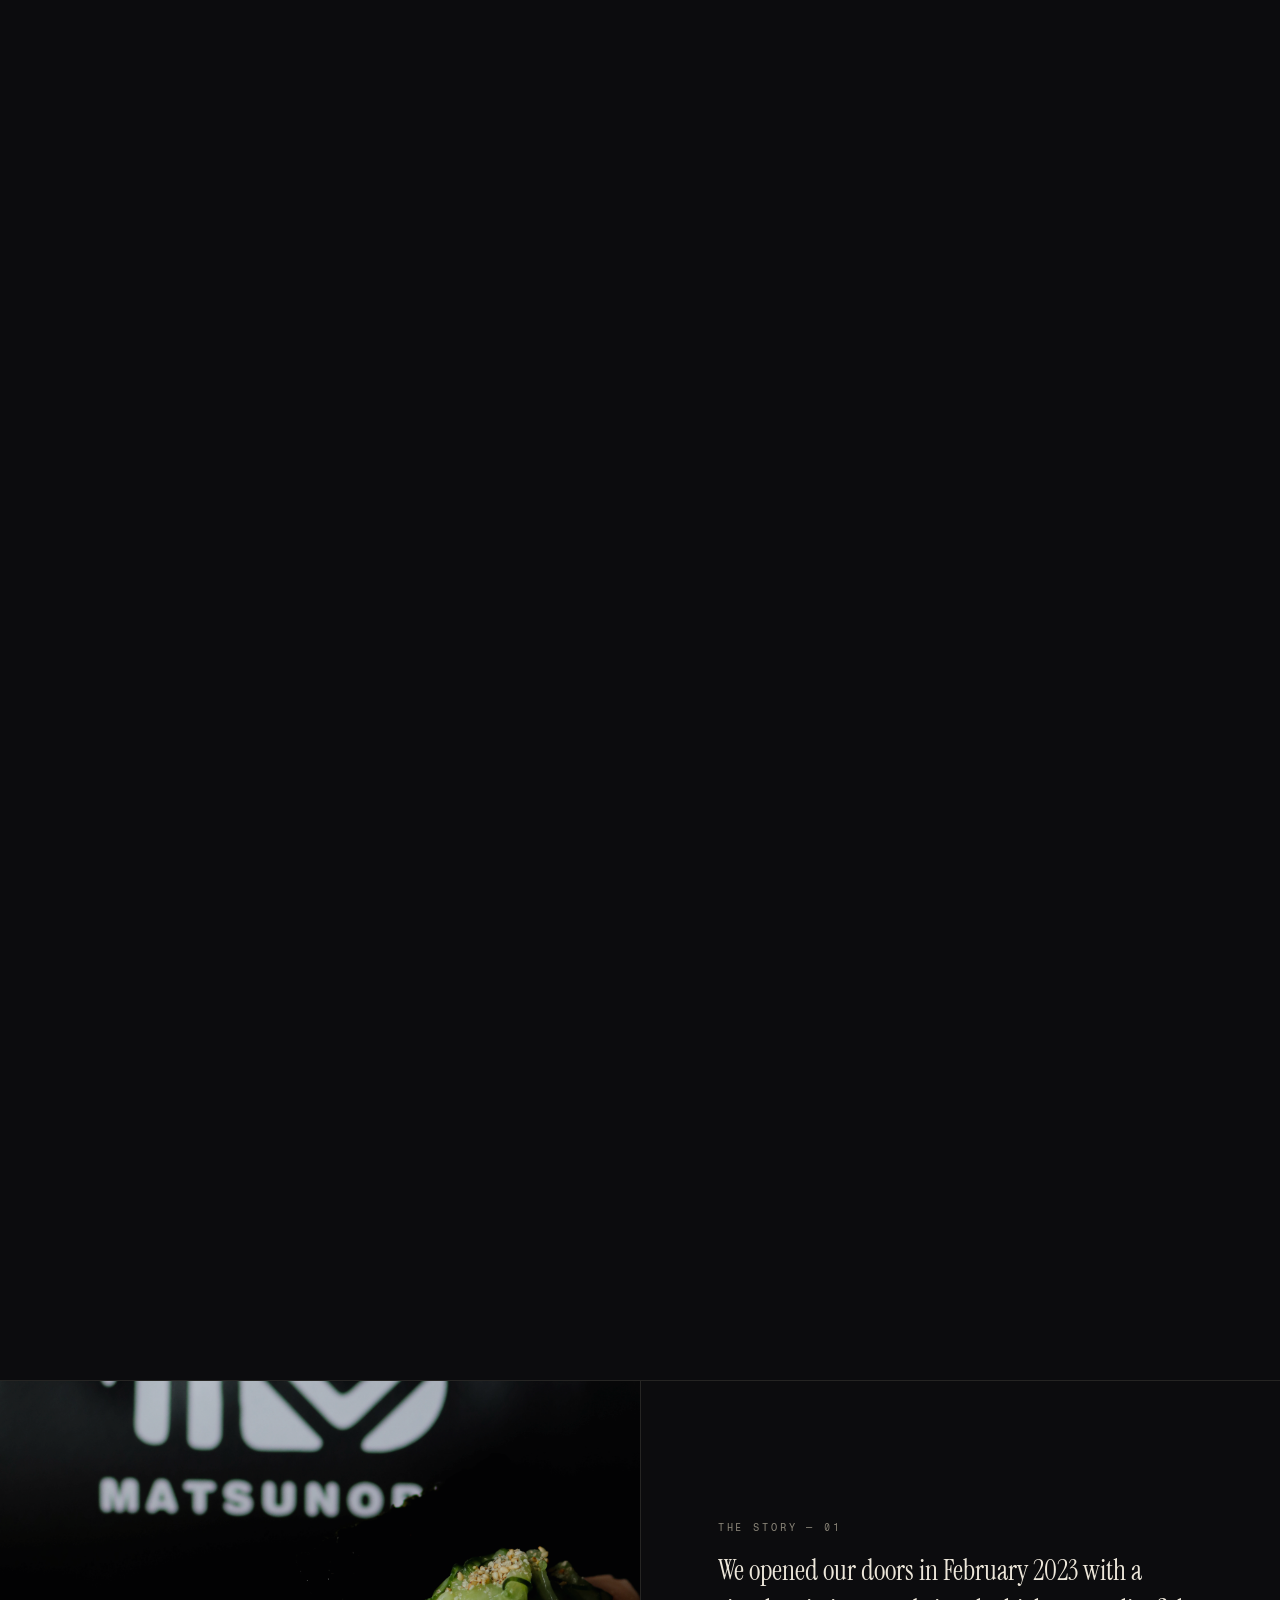
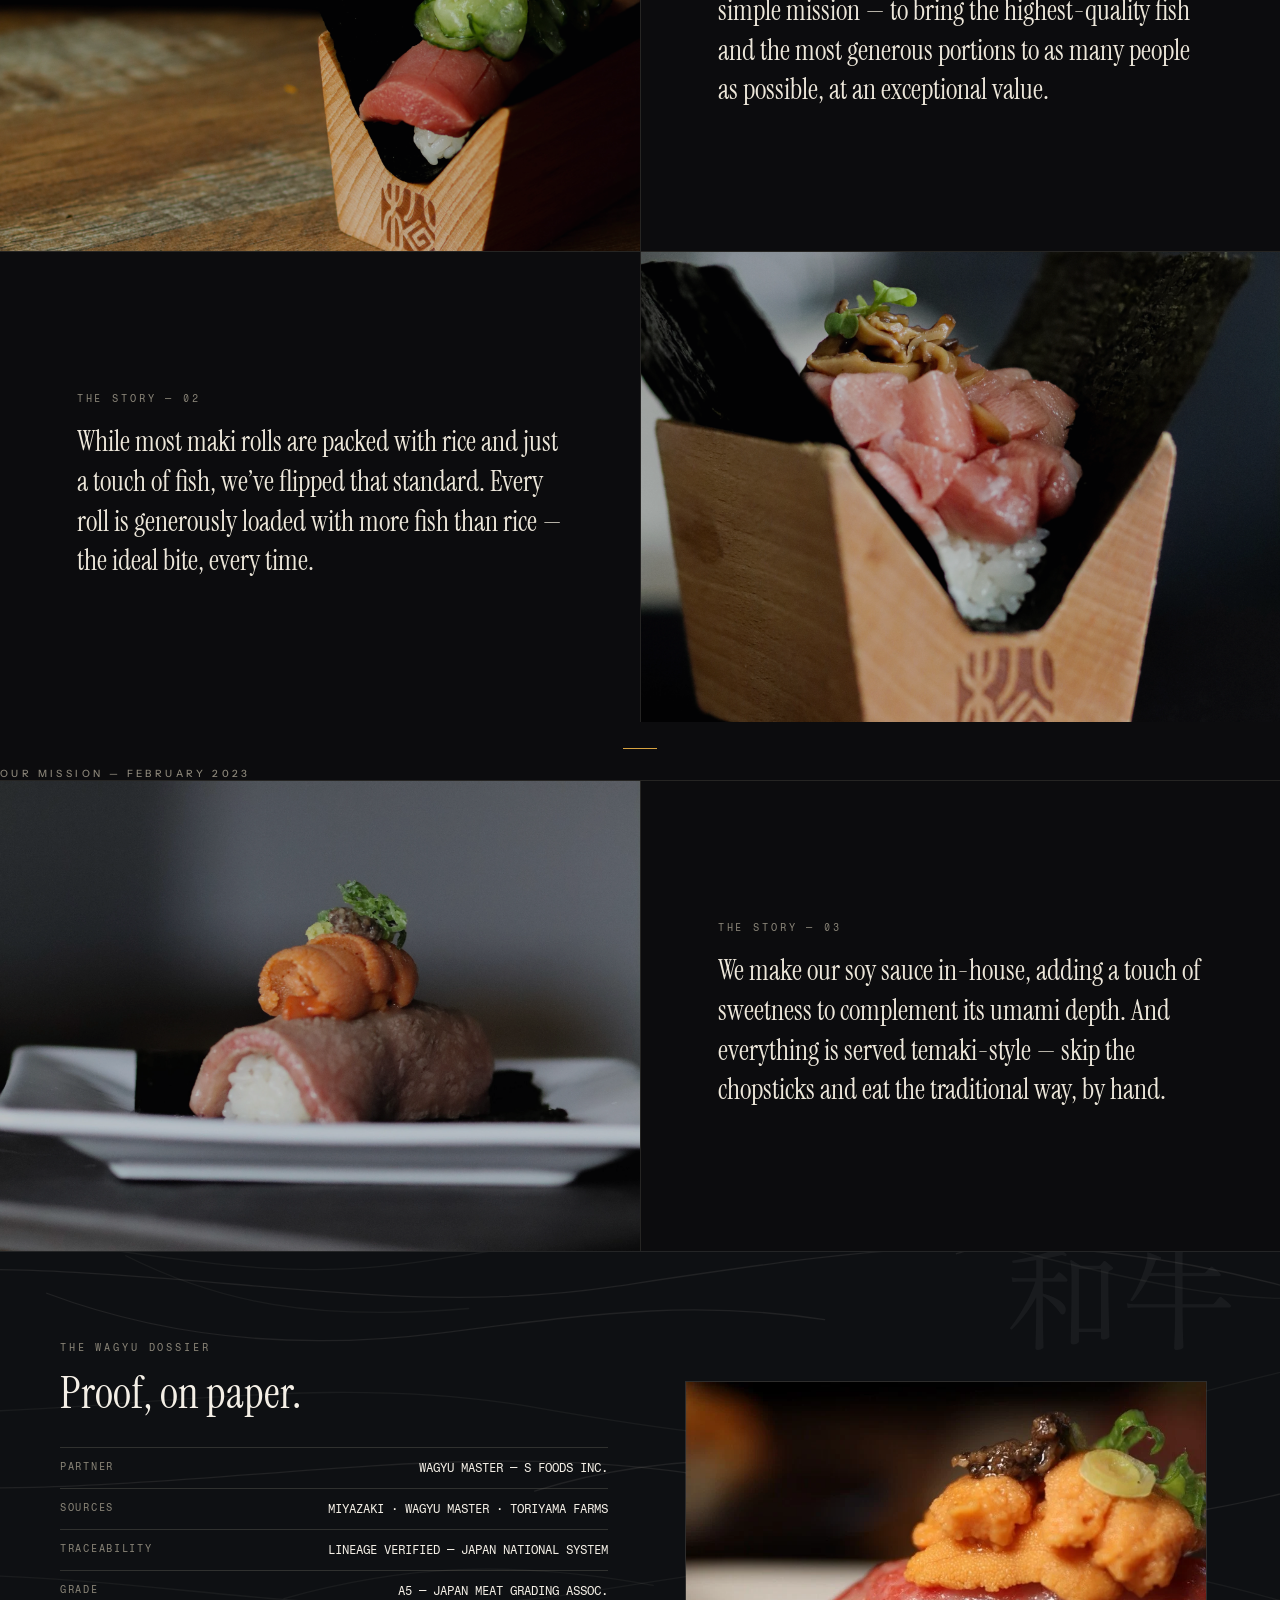
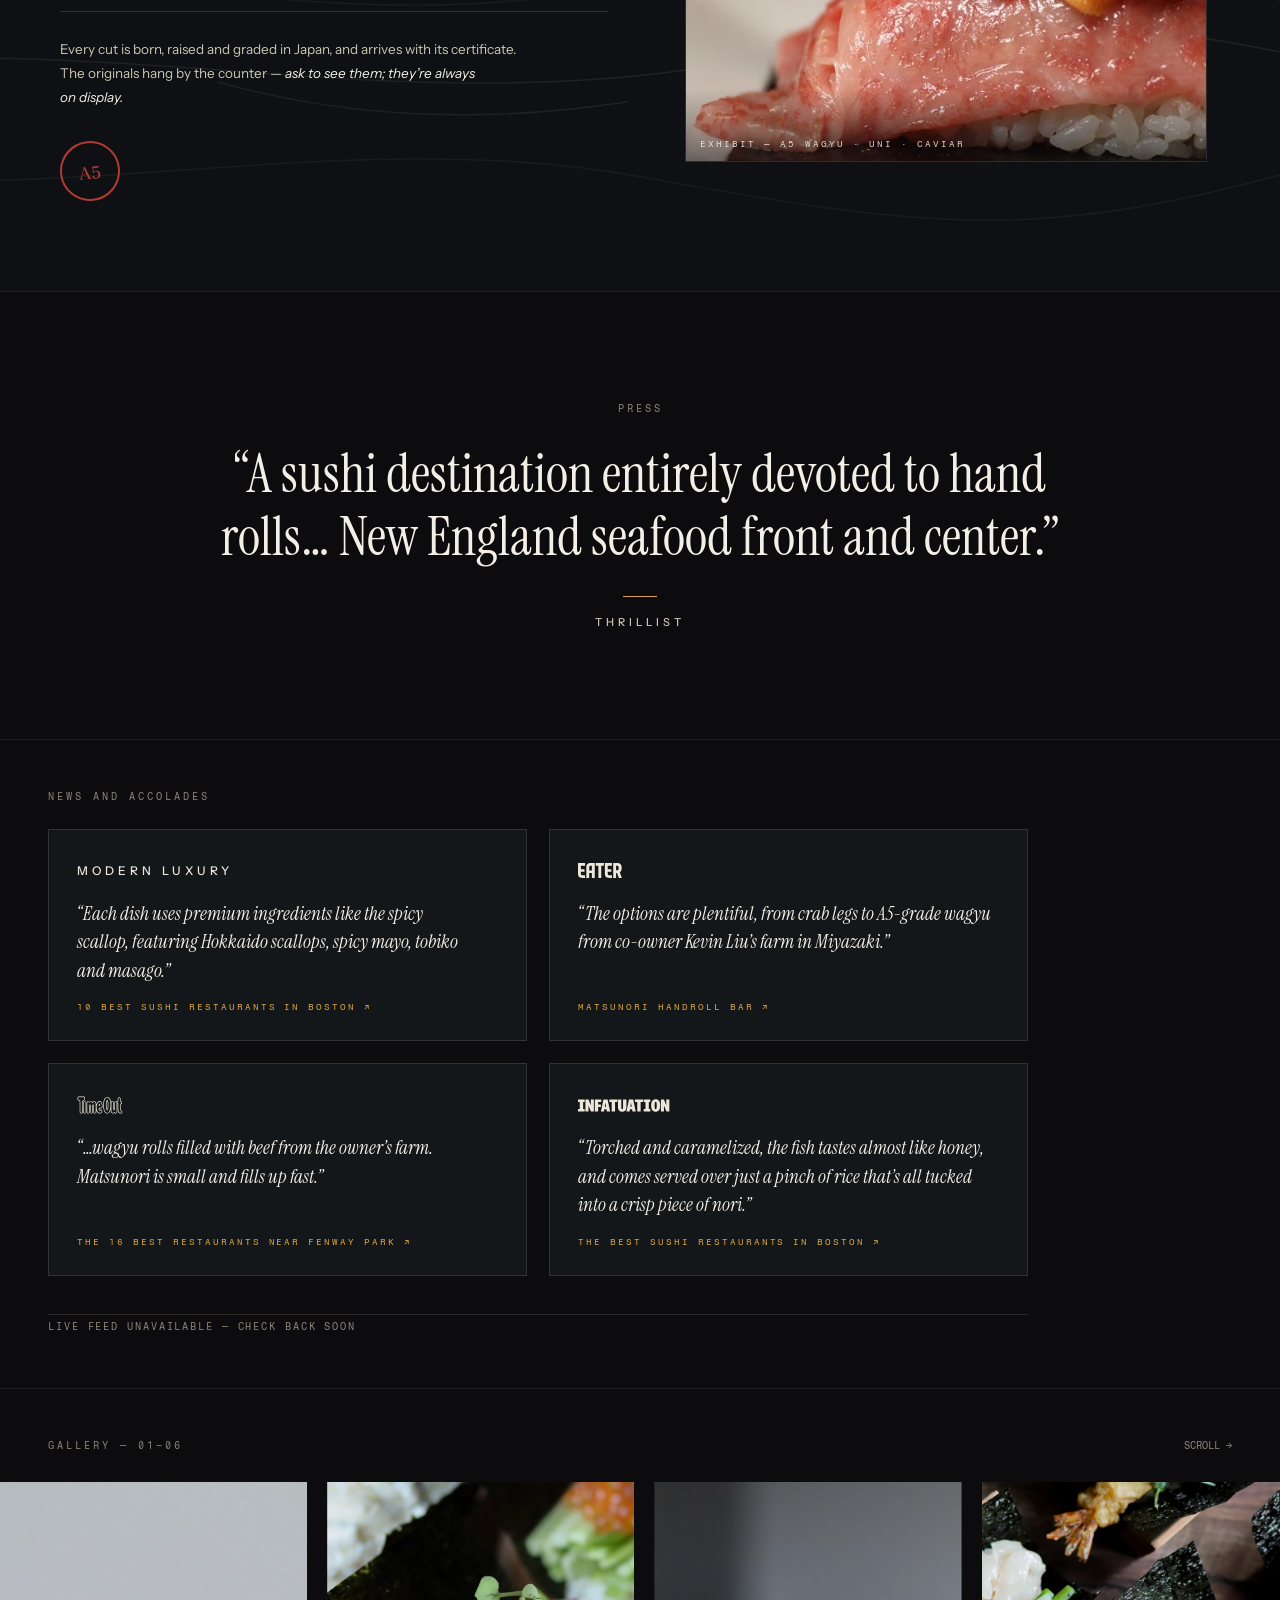
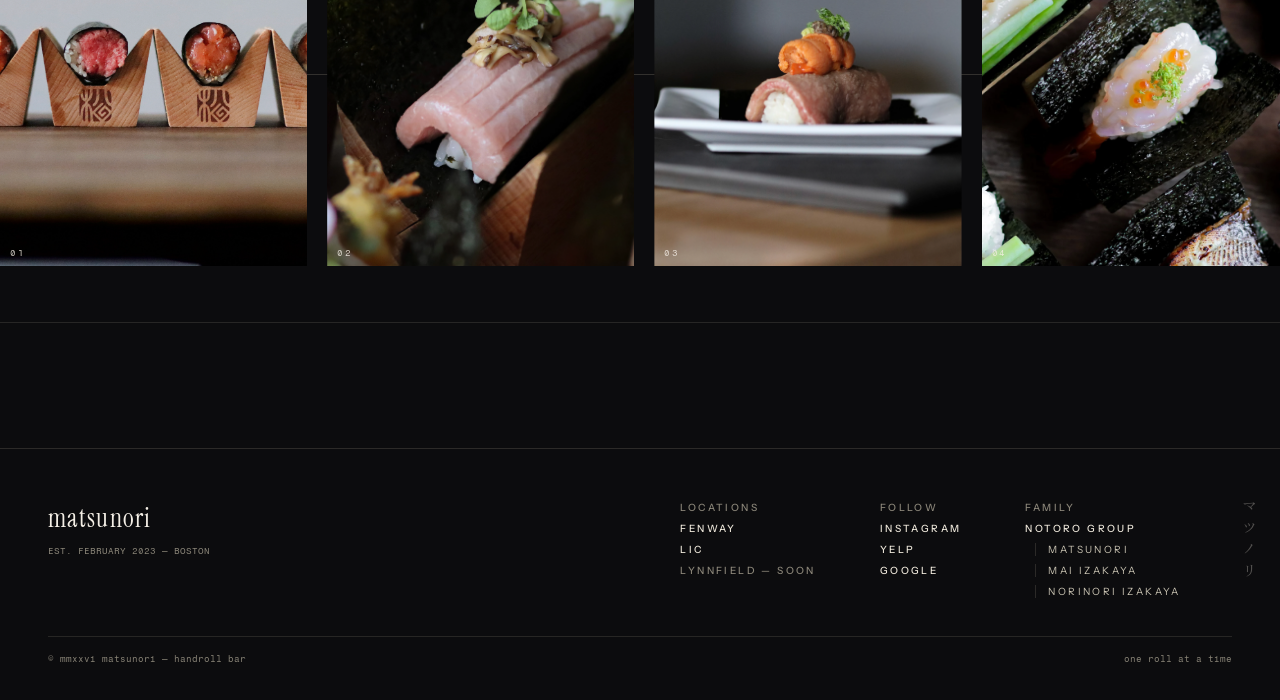
==== commit 459f17d3: "Remove the text highlights entirely Co-Authored-By: Claude Fable 5 <noreply@anthropic.com>" ====
--- a/public/index.html
+++ b/public/index.html
@@ -241,13 +241,13 @@
     <div class="story-img" data-anim="wipe" data-dir="right"><div class="story-plx" data-parallax><img src="assets/gallery/1.webp" alt="Chef at the counter" loading="lazy"></div><div class="story-shade"></div></div>
     <div class="story-text">
       <div data-anim="fade" class="story-kicker">THE STORY — 01</div>
-      <div data-anim="mask-rise" class="story-para">We opened our doors in February 2023 with a simple mission — to bring the highest-quality fish and the most generous portions to as many people as possible, <mark class="hl">at an exceptional value</mark>.</div>
+      <div data-anim="mask-rise" class="story-para">We opened our doors in February 2023 with a simple mission — to bring the highest-quality fish and the most generous portions to as many people as possible, at an exceptional value.</div>
     </div>
   </div>
   <div class="story-row flip">
     <div class="story-text">
       <div data-anim="fade" class="story-kicker">THE STORY — 02</div>
-      <div data-anim="mask-rise" class="story-para">While most maki rolls are packed with rice and just a touch of fish, we’ve flipped that standard. Every roll is <mark class="hl">generously loaded with more fish than rice</mark> — the ideal bite, every time.</div>
+      <div data-anim="mask-rise" class="story-para">While most maki rolls are packed with rice and just a touch of fish, we’ve flipped that standard. Every roll is generously loaded with more fish than rice — the ideal bite, every time.</div>
     </div>
     <div class="story-img" data-anim="wipe" data-dir="left"><div class="story-plx" data-parallax><img src="assets/gallery/3.webp" alt="Handroll detail" loading="lazy"></div><div class="story-shade"></div></div>
   </div>
@@ -258,7 +258,7 @@
     <div class="story-img" data-anim="wipe" data-dir="right"><div class="story-plx" data-parallax><img src="assets/gallery/5.webp" alt="House soy sauce" loading="lazy"></div><div class="story-shade"></div></div>
     <div class="story-text">
       <div data-anim="fade" class="story-kicker">THE STORY — 03</div>
-      <div data-anim="mask-rise" class="story-para"><mark class="hl">We make our soy sauce in-house</mark>, adding a touch of sweetness to complement its umami depth. And everything is served temaki-style — skip the chopsticks and eat the traditional way, by hand.</div>
+      <div data-anim="mask-rise" class="story-para">We make our soy sauce in-house, adding a touch of sweetness to complement its umami depth. And everything is served temaki-style — skip the chopsticks and eat the traditional way, by hand.</div>
     </div>
   </div>
 </section>
@@ -313,7 +313,7 @@
 
 <section class="press">
   <div data-anim="fade" class="press-kicker">PRESS</div>
-  <div data-anim="words" class="press-quote">“A sushi destination <mark class="hl">entirely devoted to hand rolls</mark>… New England seafood front and center.”</div>
+  <div data-anim="words" class="press-quote">“A sushi destination entirely devoted to hand rolls… New England seafood front and center.”</div>
   <div data-anim="draw-x" class="quote-rule"></div>
   <div data-anim="tracking" class="press-outlet">THRILLIST</div>
 </section>
@@ -326,12 +326,12 @@
   <div class="news-highlights">
     <a class="news-hl" href="https://www.modernluxury.com/best-sushi-boston/" target="_blank" rel="noopener" data-anim="fade">
       <span class="news-hl-logo"><span class="news-hl-wordmark">MODERN LUXURY</span></span>
-      <span class="news-hl-quote">“Each dish uses <mark class="hl">premium ingredients</mark> like the spicy scallop, featuring Hokkaido scallops, spicy mayo, tobiko and masago.”</span>
+      <span class="news-hl-quote">“Each dish uses premium ingredients like the spicy scallop, featuring Hokkaido scallops, spicy mayo, tobiko and masago.”</span>
       <span class="news-hl-link">10 BEST SUSHI RESTAURANTS IN BOSTON <span class="news-hl-arrow">↗</span></span>
     </a>
     <a class="news-hl" href="https://boston.eater.com/venue/95318/matsunori-handroll-bar" target="_blank" rel="noopener" data-anim="fade" data-delay="90">
       <span class="news-hl-logo"><svg xmlns="http://www.w3.org/2000/svg" viewBox="0 0 395 135" fill="currentColor" role="img" aria-label="Eater"><path d="M41.448 111.279h22.363V135H40.099C15.423 135 0 126.129 0 95.464V0h63.81v23.721H25.834V55.35h32.194v23.529H25.833v16.2c0 12.15 5.205 16.2 15.615 16.2M124.923 135V91.029h-24.098V135H74.992V39.536C74.992 8.87 90.415 0 115.091 0h35.857v135zm-24.098-67.693h24.098V23.721h-8.483c-10.41 0-15.615 4.05-15.615 16.2zM183.527 135V23.721h-23.519V0h72.871v23.721H209.36V135zm99.853-23.721h22.362V135H282.03c-24.676 0-40.098-8.871-40.098-39.536V0h63.81v23.721h-37.978V55.35h32.195v23.529h-32.195v16.2c0 12.15 5.205 16.2 15.616 16.2M316.924 135V0h34.315c23.905 0 41.641 9.643 41.641 38.571V49.95c0 16.971-6.555 27.964-16.772 33.943L395 135h-27.375l-16.193-45.321h-8.675V135zm49.159-84.664V39.729c0-11.765-6.169-16.008-15.808-16.008h-7.518v42.236h7.518c10.217 0 15.808-5.014 15.808-15.621" fill="currentColor"/></svg></span>
-      <span class="news-hl-quote">“The options are plentiful, from crab legs to A5-grade wagyu from co-owner <mark class="hl">Kevin Liu’s farm in Miyazaki</mark>.”</span>
+      <span class="news-hl-quote">“The options are plentiful, from crab legs to A5-grade wagyu from co-owner Kevin Liu’s farm in Miyazaki.”</span>
       <span class="news-hl-link">MATSUNORI HANDROLL BAR <span class="news-hl-arrow">↗</span></span>
     </a>
     <a class="news-hl" href="https://www.timeout.com/boston/restaurants/best-restaurants-near-fenway-park" target="_blank" rel="noopener" data-anim="fade" data-delay="180">
--- a/public/css/styles.css
+++ b/public/css/styles.css
@@ -32,9 +32,6 @@
 a { color: var(--cream2); text-decoration: none; }
 a:hover { color: var(--uni); }
 ::selection { background: var(--uni); color: var(--ink); }
-mark.hl { background-color: transparent; background-image: linear-gradient(var(--uni), var(--uni)); background-repeat: no-repeat; background-position: left center; background-size: 100% 100%; color: var(--ink); padding: .04em .12em; margin: 0 -.04em; -webkit-box-decoration-break: clone; box-decoration-break: clone; }
-.hlw { background-image: linear-gradient(var(--uni), var(--uni)); background-repeat: no-repeat; background-position: left center; background-size: 0% 100%; padding: .04em .08em; margin: 0 -.08em; }
-.hlw.on { background-size: 100% 100%; color: var(--ink); }
 h1, h2 { font-weight: 400; }
 
 @keyframes mtnDrift { from { transform: translateY(-5px); } to { transform: translateY(5px); } }
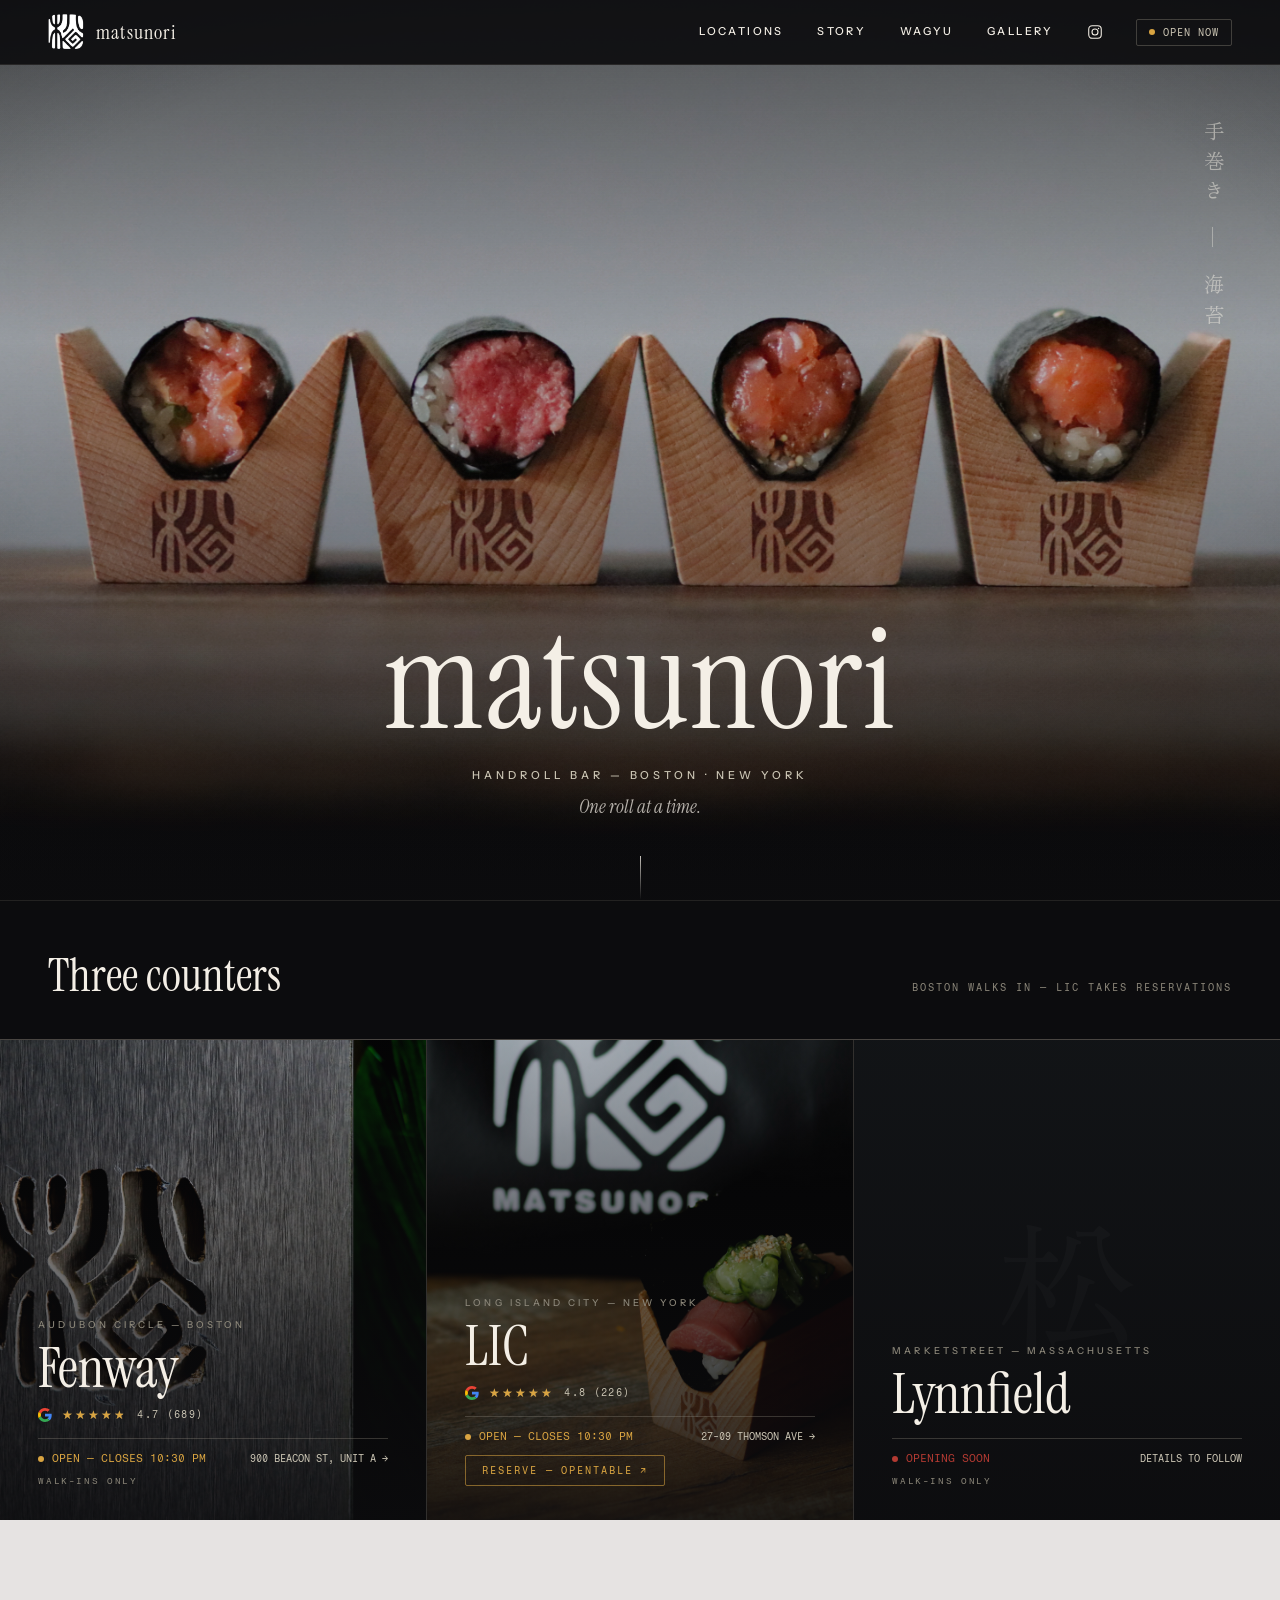
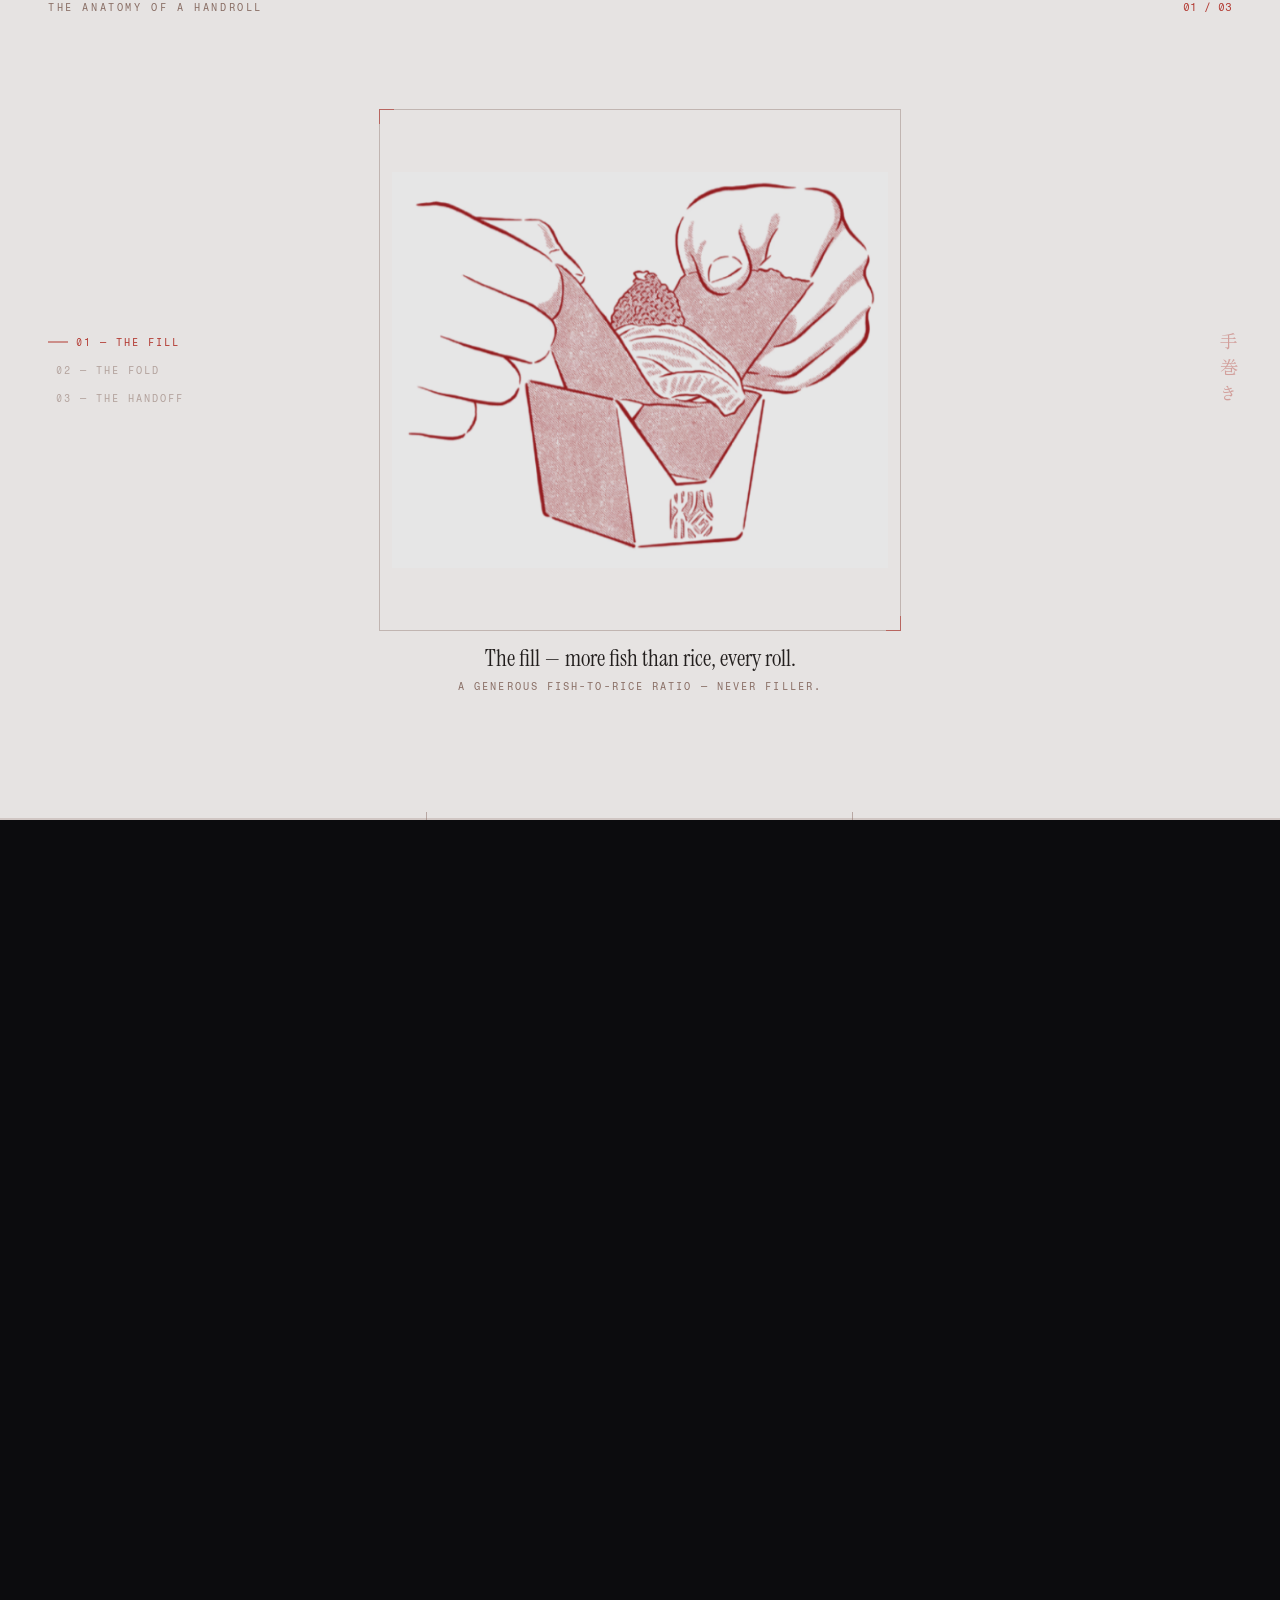
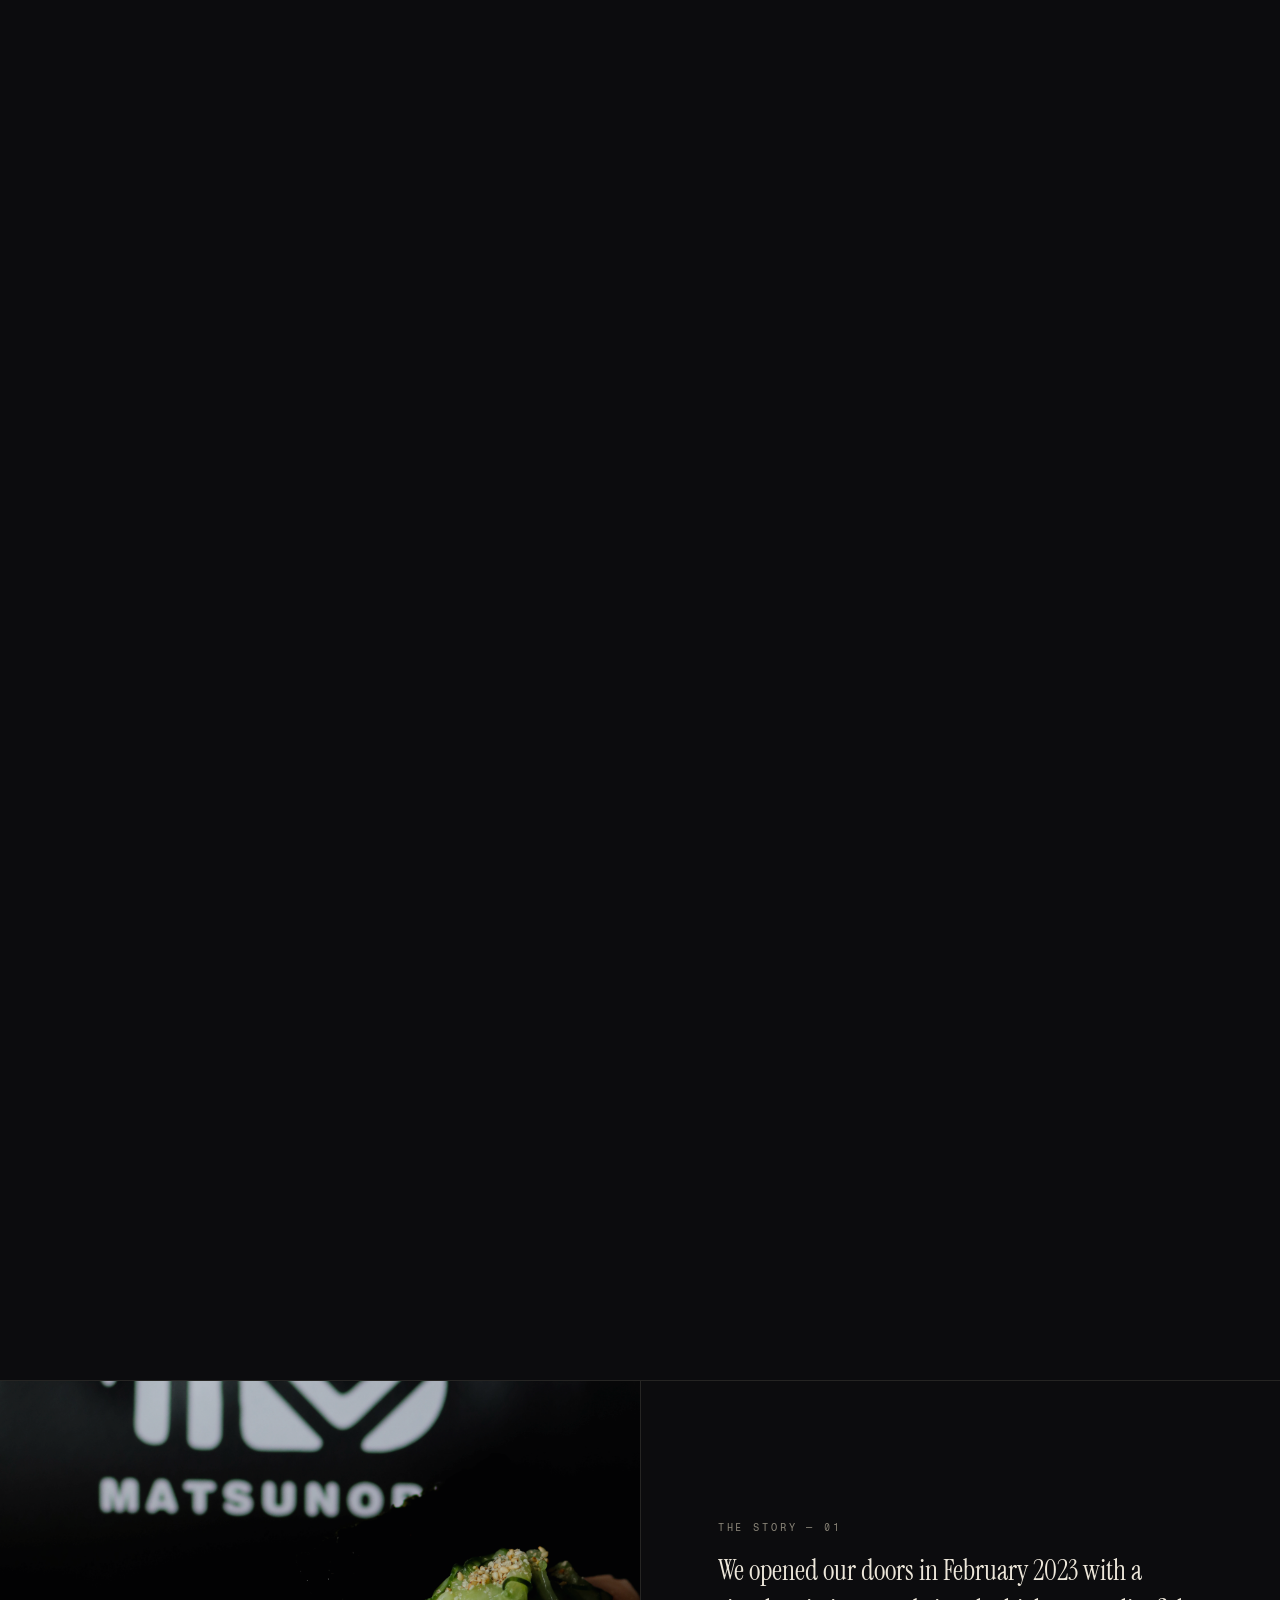
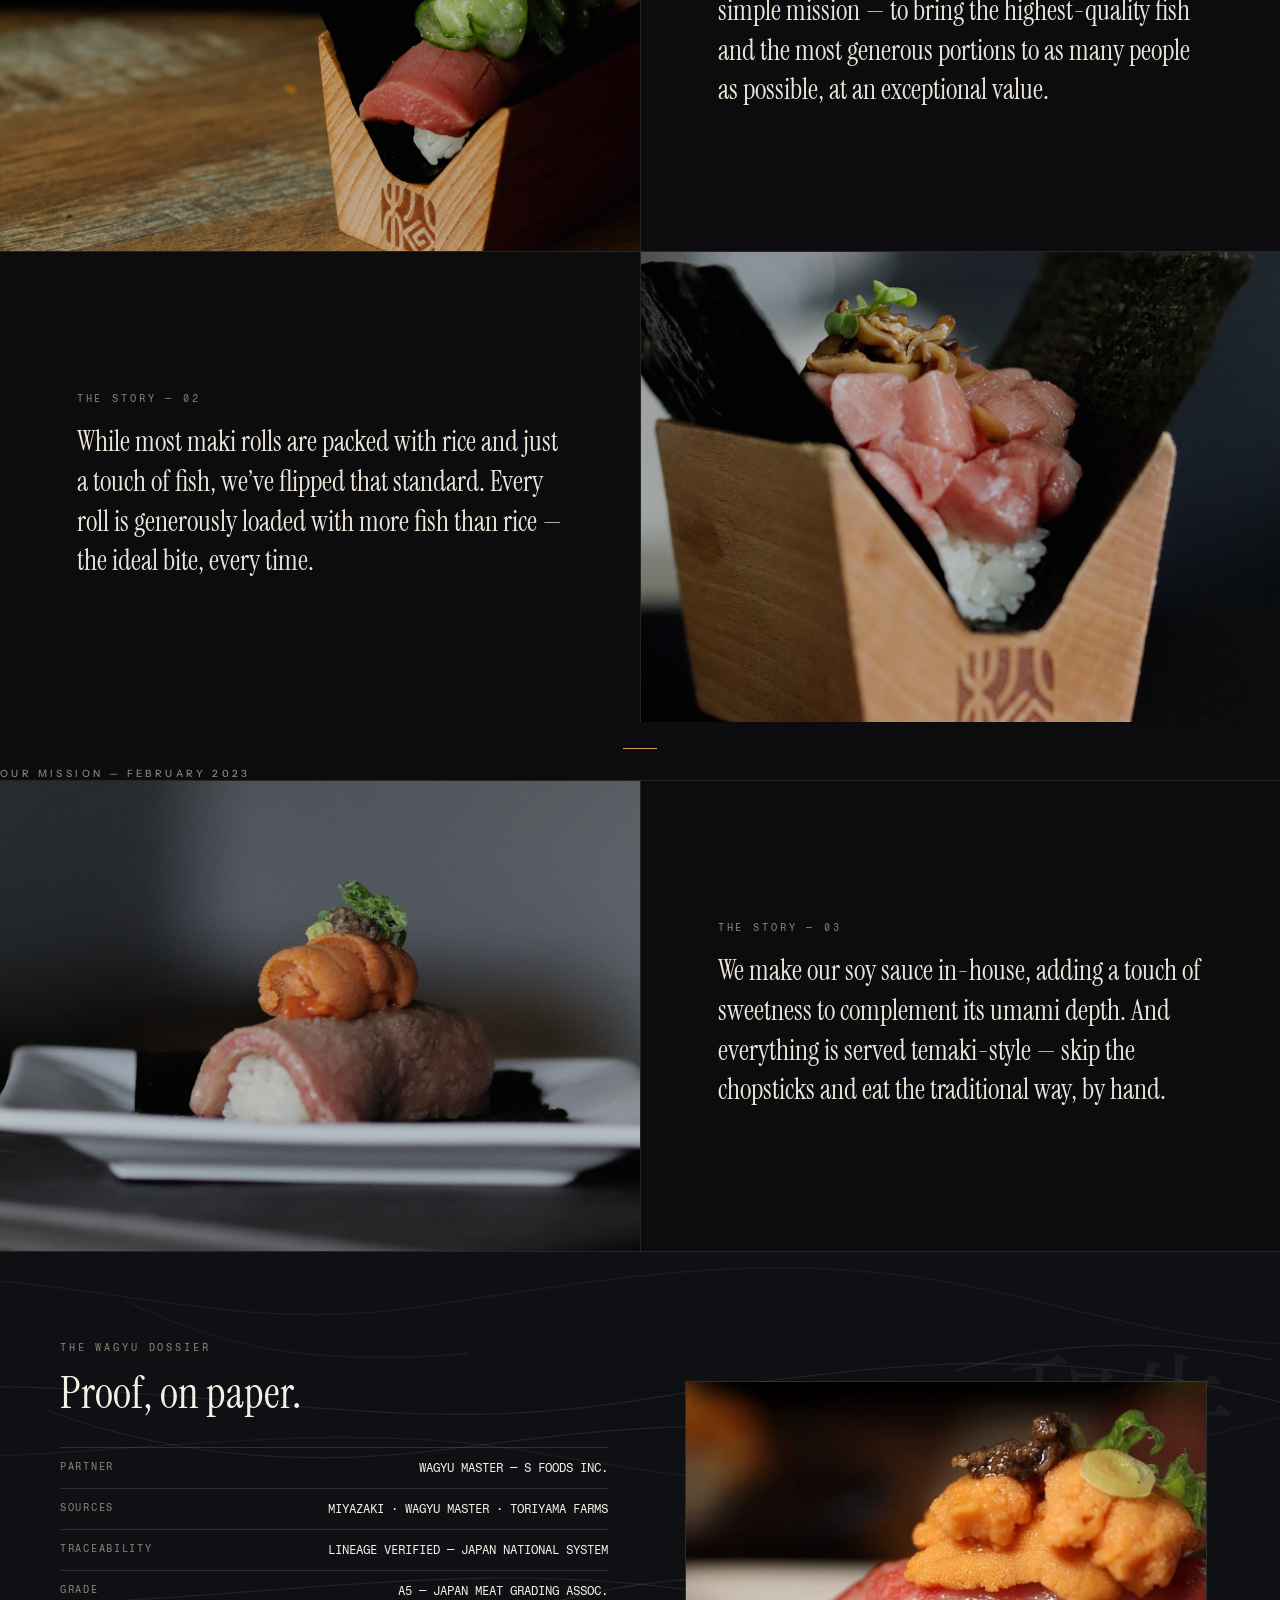
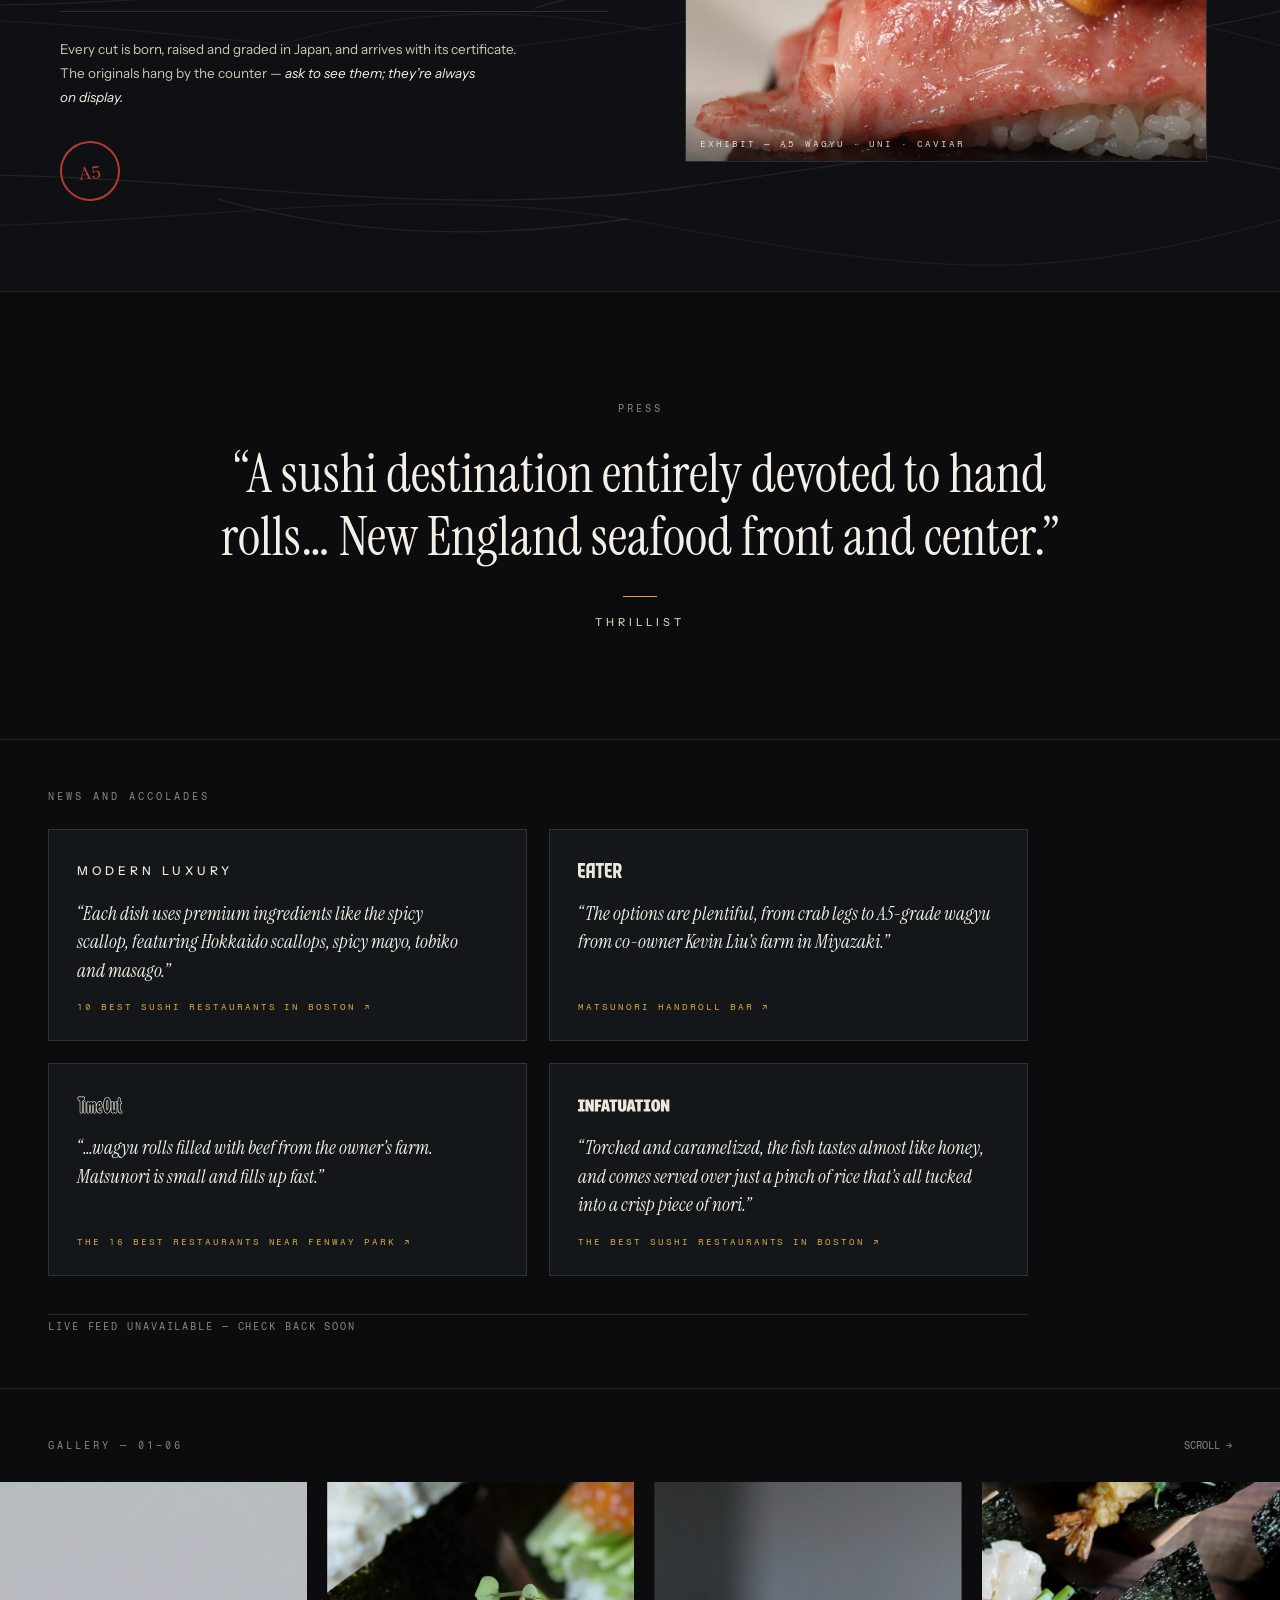
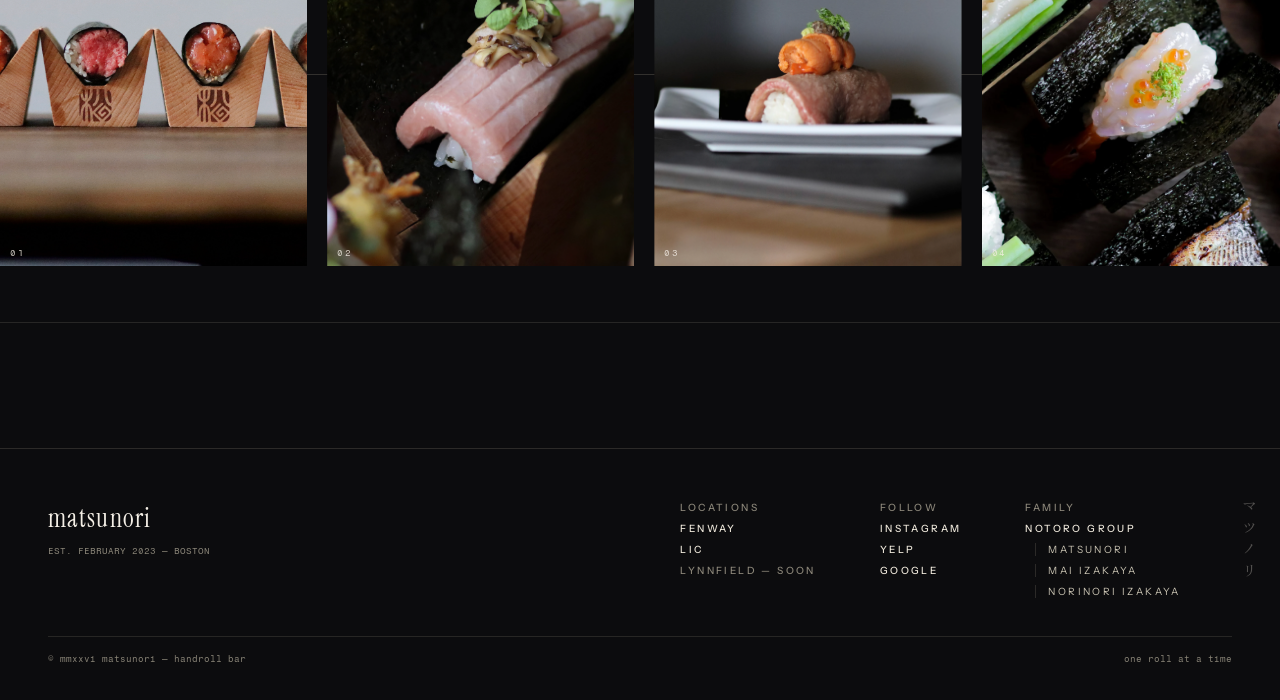
==== commit a75cc541: "Home cards: compact rating labels — 4.7 (689) / 4.8 (226) Co-Authored-By: Claude Fable 5 <noreply@an" ====
--- a/public/index.html
+++ b/public/index.html
@@ -163,7 +163,7 @@
       <div class="loc-copy">
         <div class="loc-kicker">AUDUBON CIRCLE — BOSTON</div>
         <div class="loc-name">Fenway</div>
-        <div class="loc-rating"><svg class="g-logo" viewBox="0 0 48 48" role="img" aria-label="Google"><path fill="#EA4335" d="M24 9.5c3.54 0 6.71 1.22 9.21 3.6l6.85-6.85C35.9 2.38 30.47 0 24 0 14.62 0 6.51 5.38 2.56 13.22l7.98 6.19C12.43 13.72 17.74 9.5 24 9.5z"/><path fill="#4285F4" d="M46.98 24.55c0-1.57-.15-3.09-.38-4.55H24v9.02h12.94c-.58 2.96-2.26 5.48-4.78 7.18l7.73 6c4.51-4.18 7.09-10.36 7.09-17.65z"/><path fill="#FBBC05" d="M10.53 28.59c-.48-1.45-.76-2.99-.76-4.59s.27-3.14.76-4.59l-7.98-6.19C.92 16.46 0 20.12 0 24c0 3.88.92 7.54 2.56 10.78l7.97-6.19z"/><path fill="#34A853" d="M24 48c6.48 0 11.93-2.13 15.89-5.81l-7.73-6c-2.15 1.45-4.92 2.3-8.16 2.3-6.26 0-11.57-4.22-13.47-9.91l-7.98 6.19C6.51 42.62 14.62 48 24 48z"/></svg><span class="stars" role="img" aria-label="Rated 4.7 out of 5 on Google"><span class="stars-fill" style="width:94%">★★★★★</span>★★★★★</span><span class="loc-rating-label">4.7 — 689 REVIEWS ON GOOGLE</span></div>
+        <div class="loc-rating"><svg class="g-logo" viewBox="0 0 48 48" role="img" aria-label="Google"><path fill="#EA4335" d="M24 9.5c3.54 0 6.71 1.22 9.21 3.6l6.85-6.85C35.9 2.38 30.47 0 24 0 14.62 0 6.51 5.38 2.56 13.22l7.98 6.19C12.43 13.72 17.74 9.5 24 9.5z"/><path fill="#4285F4" d="M46.98 24.55c0-1.57-.15-3.09-.38-4.55H24v9.02h12.94c-.58 2.96-2.26 5.48-4.78 7.18l7.73 6c4.51-4.18 7.09-10.36 7.09-17.65z"/><path fill="#FBBC05" d="M10.53 28.59c-.48-1.45-.76-2.99-.76-4.59s.27-3.14.76-4.59l-7.98-6.19C.92 16.46 0 20.12 0 24c0 3.88.92 7.54 2.56 10.78l7.97-6.19z"/><path fill="#34A853" d="M24 48c6.48 0 11.93-2.13 15.89-5.81l-7.73-6c-2.15 1.45-4.92 2.3-8.16 2.3-6.26 0-11.57-4.22-13.47-9.91l-7.98 6.19C6.51 42.62 14.62 48 24 48z"/></svg><span class="stars" role="img" aria-label="Rated 4.7 out of 5 on Google"><span class="stars-fill" style="width:94%">★★★★★</span>★★★★★</span><span class="loc-rating-label">4.7 (689)</span></div>
         <div class="loc-row">
           <span class="loc-status"><span class="loc-dot" id="fenway-dot"></span><span class="loc-label" id="fenway-label">—</span></span>
           <span class="loc-addr">900 BEACON ST, UNIT A →</span>
@@ -178,7 +178,7 @@
       <div class="loc-copy">
         <div class="loc-kicker">LONG ISLAND CITY — NEW YORK</div>
         <div class="loc-name">LIC</div>
-        <div class="loc-rating"><svg class="g-logo" viewBox="0 0 48 48" role="img" aria-label="Google"><path fill="#EA4335" d="M24 9.5c3.54 0 6.71 1.22 9.21 3.6l6.85-6.85C35.9 2.38 30.47 0 24 0 14.62 0 6.51 5.38 2.56 13.22l7.98 6.19C12.43 13.72 17.74 9.5 24 9.5z"/><path fill="#4285F4" d="M46.98 24.55c0-1.57-.15-3.09-.38-4.55H24v9.02h12.94c-.58 2.96-2.26 5.48-4.78 7.18l7.73 6c4.51-4.18 7.09-10.36 7.09-17.65z"/><path fill="#FBBC05" d="M10.53 28.59c-.48-1.45-.76-2.99-.76-4.59s.27-3.14.76-4.59l-7.98-6.19C.92 16.46 0 20.12 0 24c0 3.88.92 7.54 2.56 10.78l7.97-6.19z"/><path fill="#34A853" d="M24 48c6.48 0 11.93-2.13 15.89-5.81l-7.73-6c-2.15 1.45-4.92 2.3-8.16 2.3-6.26 0-11.57-4.22-13.47-9.91l-7.98 6.19C6.51 42.62 14.62 48 24 48z"/></svg><span class="stars" role="img" aria-label="Rated 4.8 out of 5 on Google"><span class="stars-fill" style="width:96%">★★★★★</span>★★★★★</span><span class="loc-rating-label">4.8 — 226 REVIEWS ON GOOGLE</span></div>
+        <div class="loc-rating"><svg class="g-logo" viewBox="0 0 48 48" role="img" aria-label="Google"><path fill="#EA4335" d="M24 9.5c3.54 0 6.71 1.22 9.21 3.6l6.85-6.85C35.9 2.38 30.47 0 24 0 14.62 0 6.51 5.38 2.56 13.22l7.98 6.19C12.43 13.72 17.74 9.5 24 9.5z"/><path fill="#4285F4" d="M46.98 24.55c0-1.57-.15-3.09-.38-4.55H24v9.02h12.94c-.58 2.96-2.26 5.48-4.78 7.18l7.73 6c4.51-4.18 7.09-10.36 7.09-17.65z"/><path fill="#FBBC05" d="M10.53 28.59c-.48-1.45-.76-2.99-.76-4.59s.27-3.14.76-4.59l-7.98-6.19C.92 16.46 0 20.12 0 24c0 3.88.92 7.54 2.56 10.78l7.97-6.19z"/><path fill="#34A853" d="M24 48c6.48 0 11.93-2.13 15.89-5.81l-7.73-6c-2.15 1.45-4.92 2.3-8.16 2.3-6.26 0-11.57-4.22-13.47-9.91l-7.98 6.19C6.51 42.62 14.62 48 24 48z"/></svg><span class="stars" role="img" aria-label="Rated 4.8 out of 5 on Google"><span class="stars-fill" style="width:96%">★★★★★</span>★★★★★</span><span class="loc-rating-label">4.8 (226)</span></div>
         <div class="loc-row">
           <span class="loc-status"><span class="loc-dot" id="lic-dot"></span><span class="loc-label" id="lic-label">—</span></span>
           <a href="https://maps.app.goo.gl/eTR3m7itv4RwWF3A8" target="_blank" rel="noopener" class="loc-addr link">27-09 THOMSON AVE →</a>
--- a/public/css/styles.css
+++ b/public/css/styles.css
@@ -373,5 +373,4 @@
   .hero-cue, .pill.is-open .pill-dot, .loc-dot.pulse, .deck-hint .cue, .deck-hint .nudge { animation: none; }
   .fold, .anat-cap > div, .anat-rule, .anat-step-label { transition: none; }
   .deck-heart.on { display: none; }
-  .hlw { background-size: 100% 100%; color: var(--ink); }
-}
+}
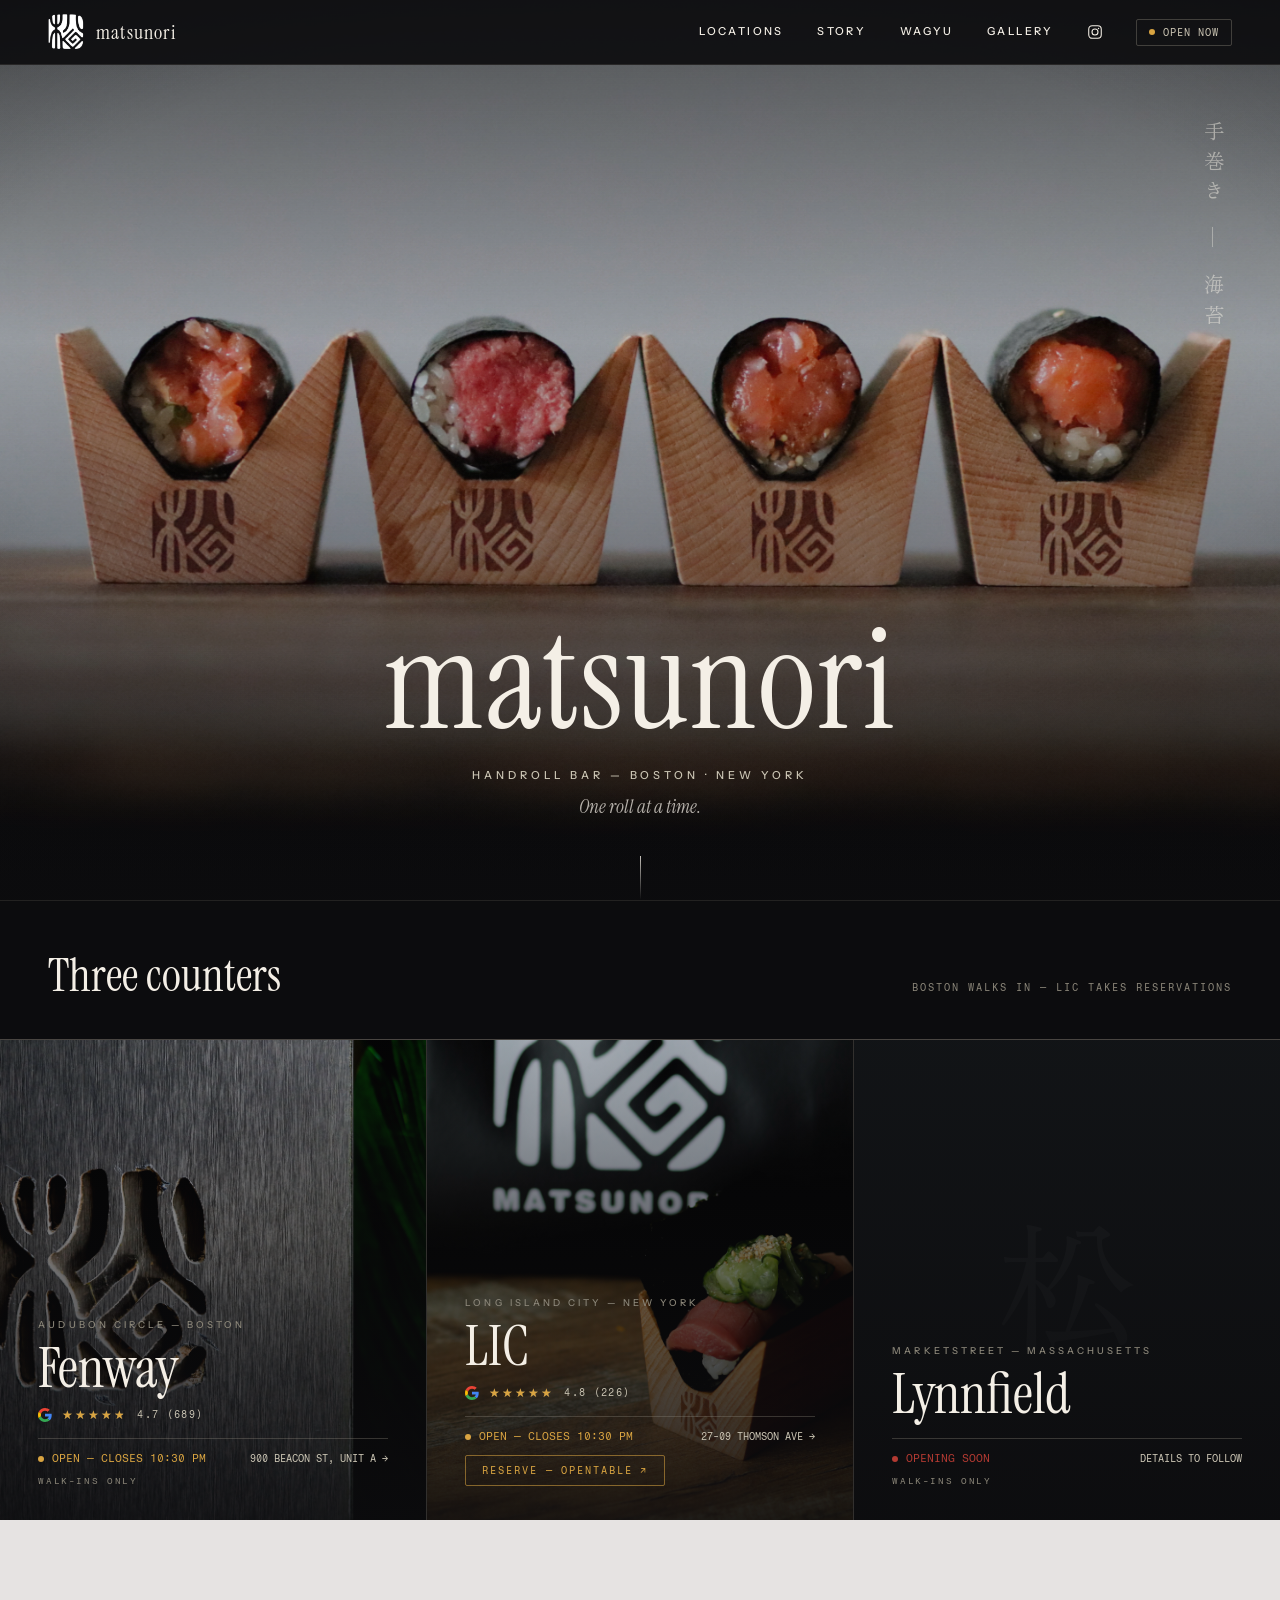
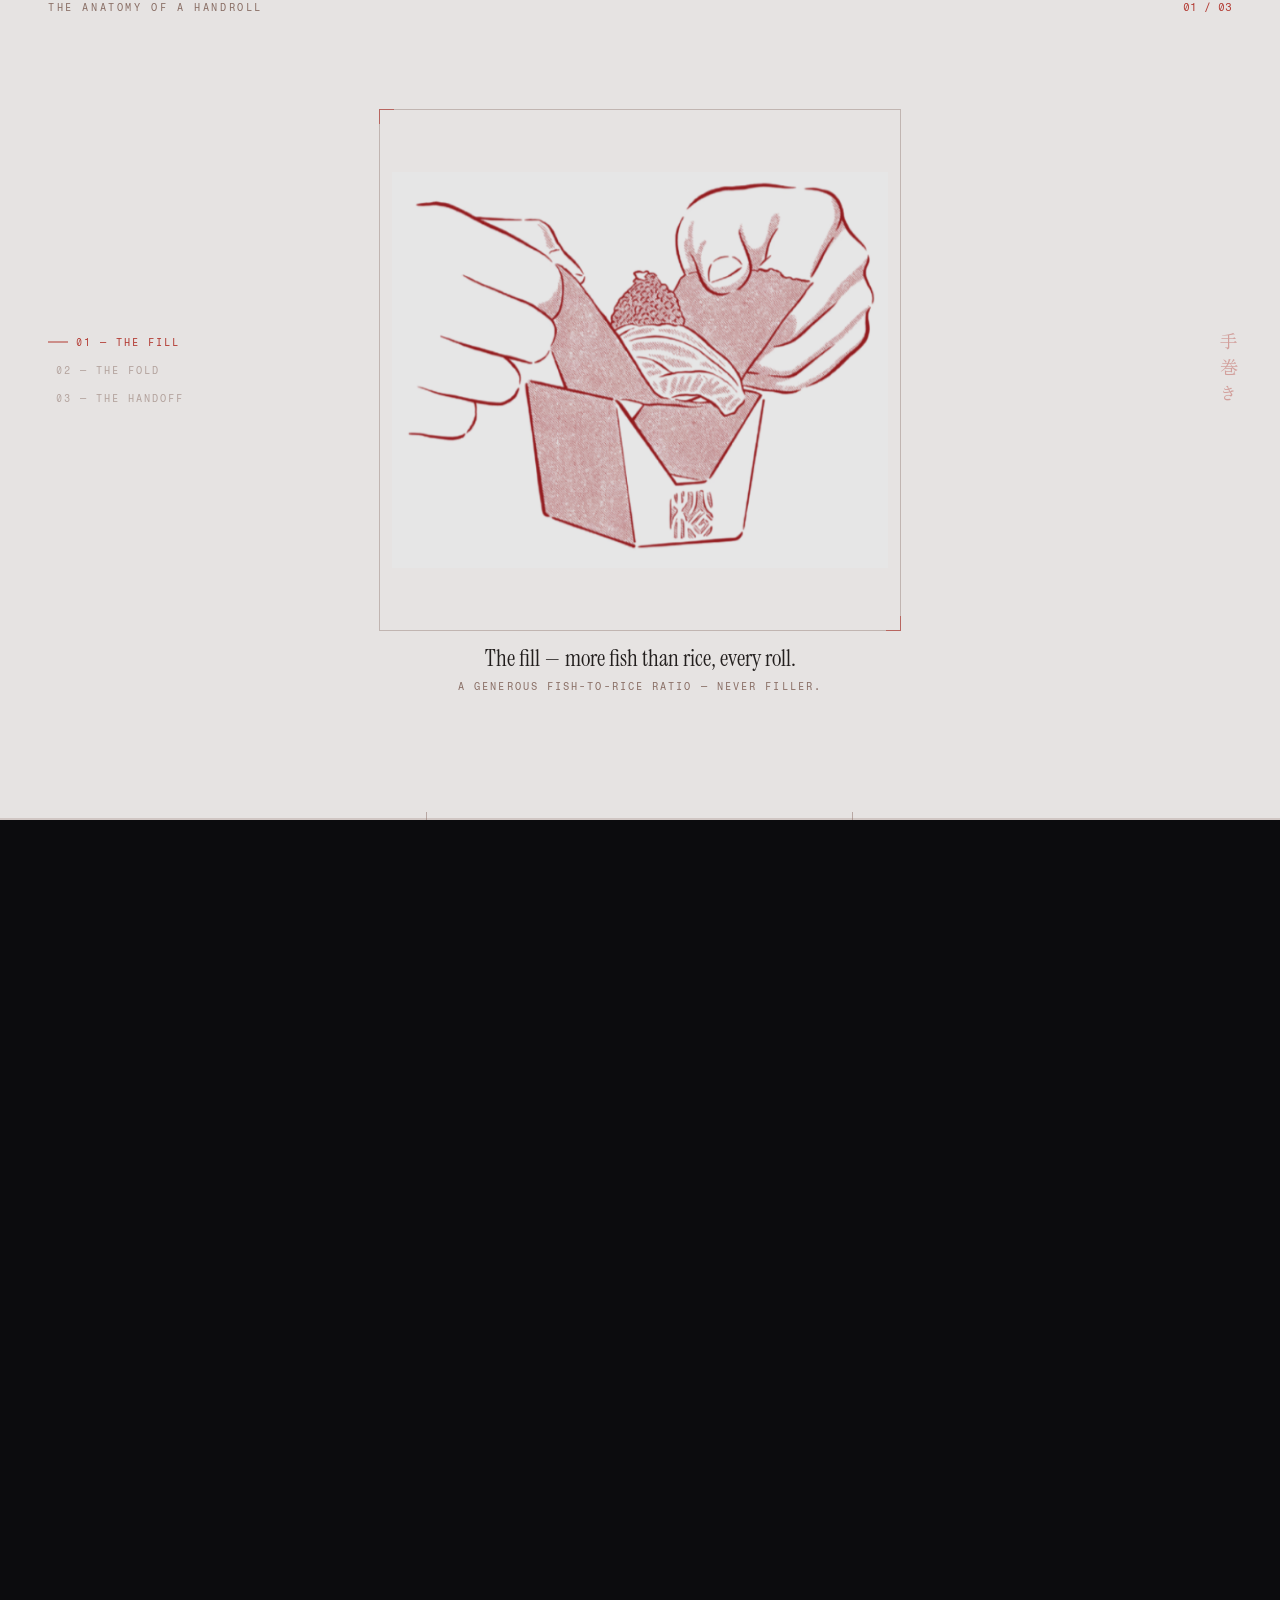
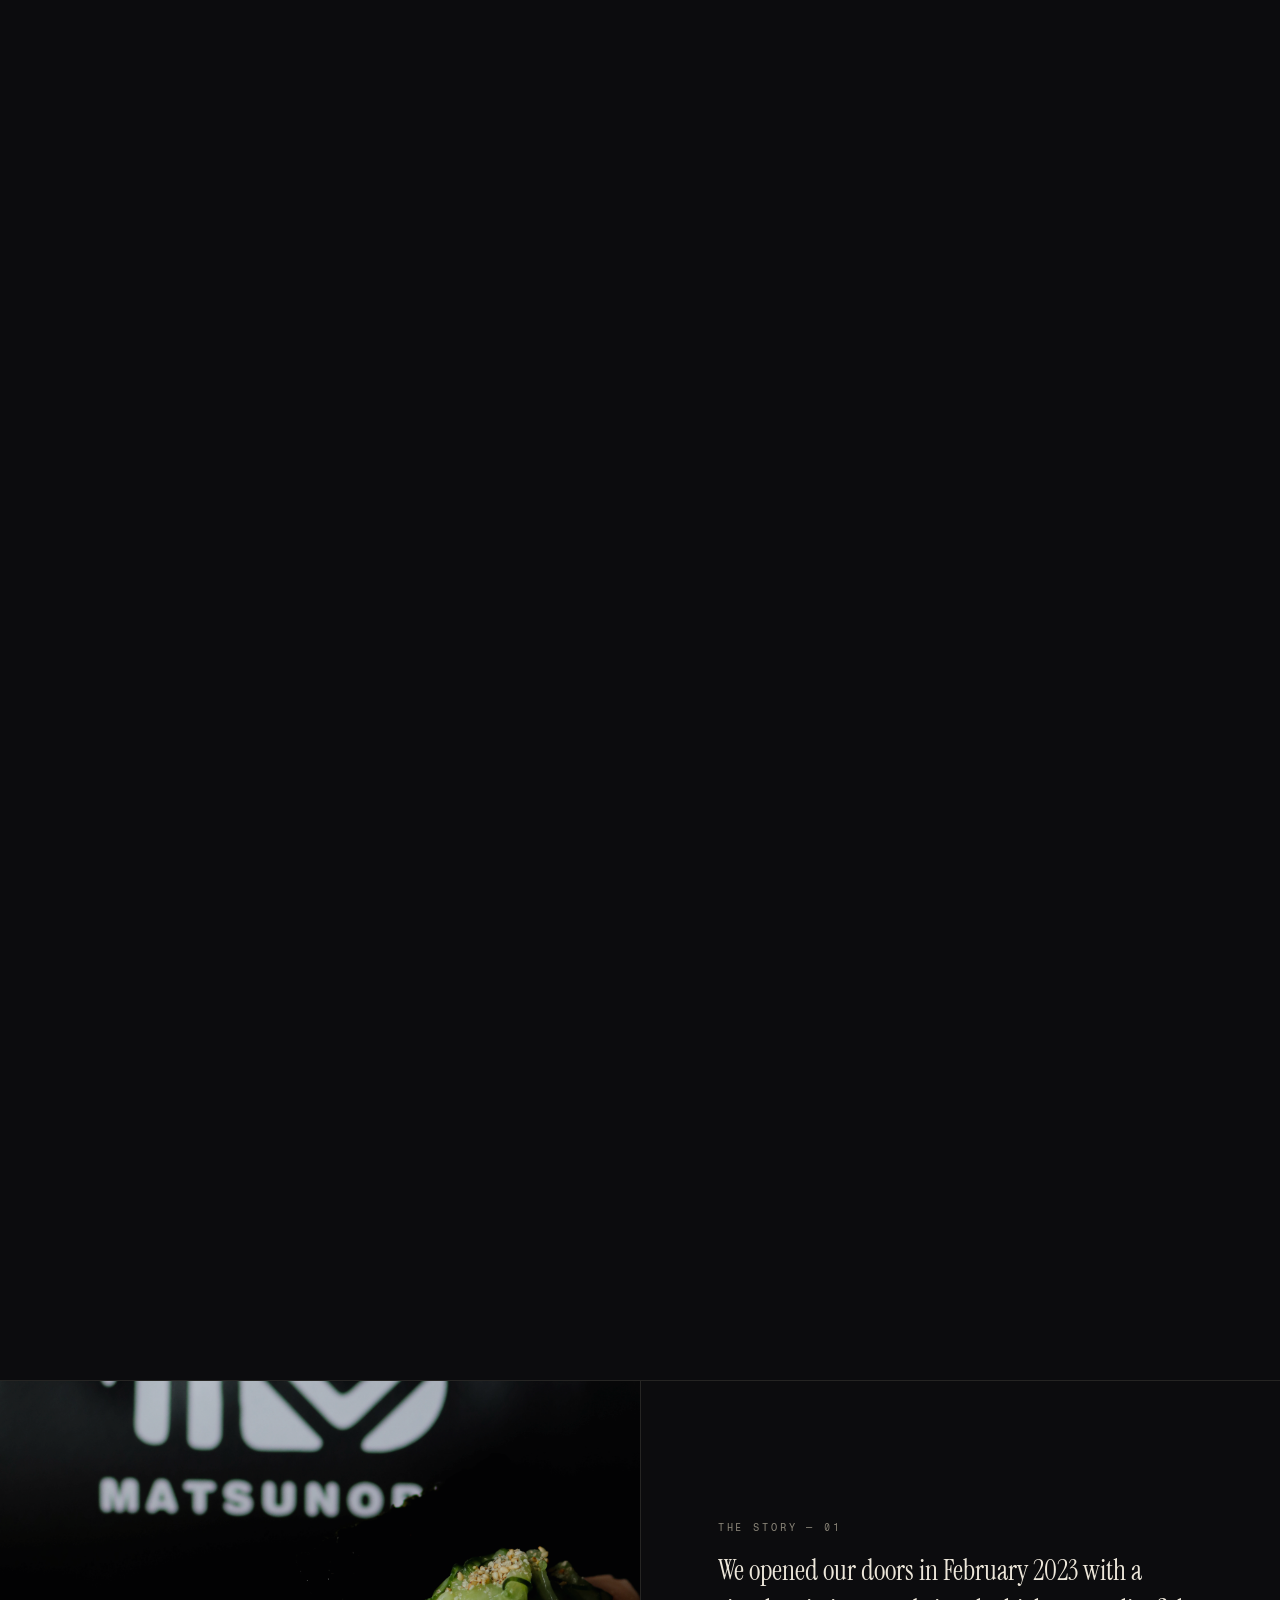
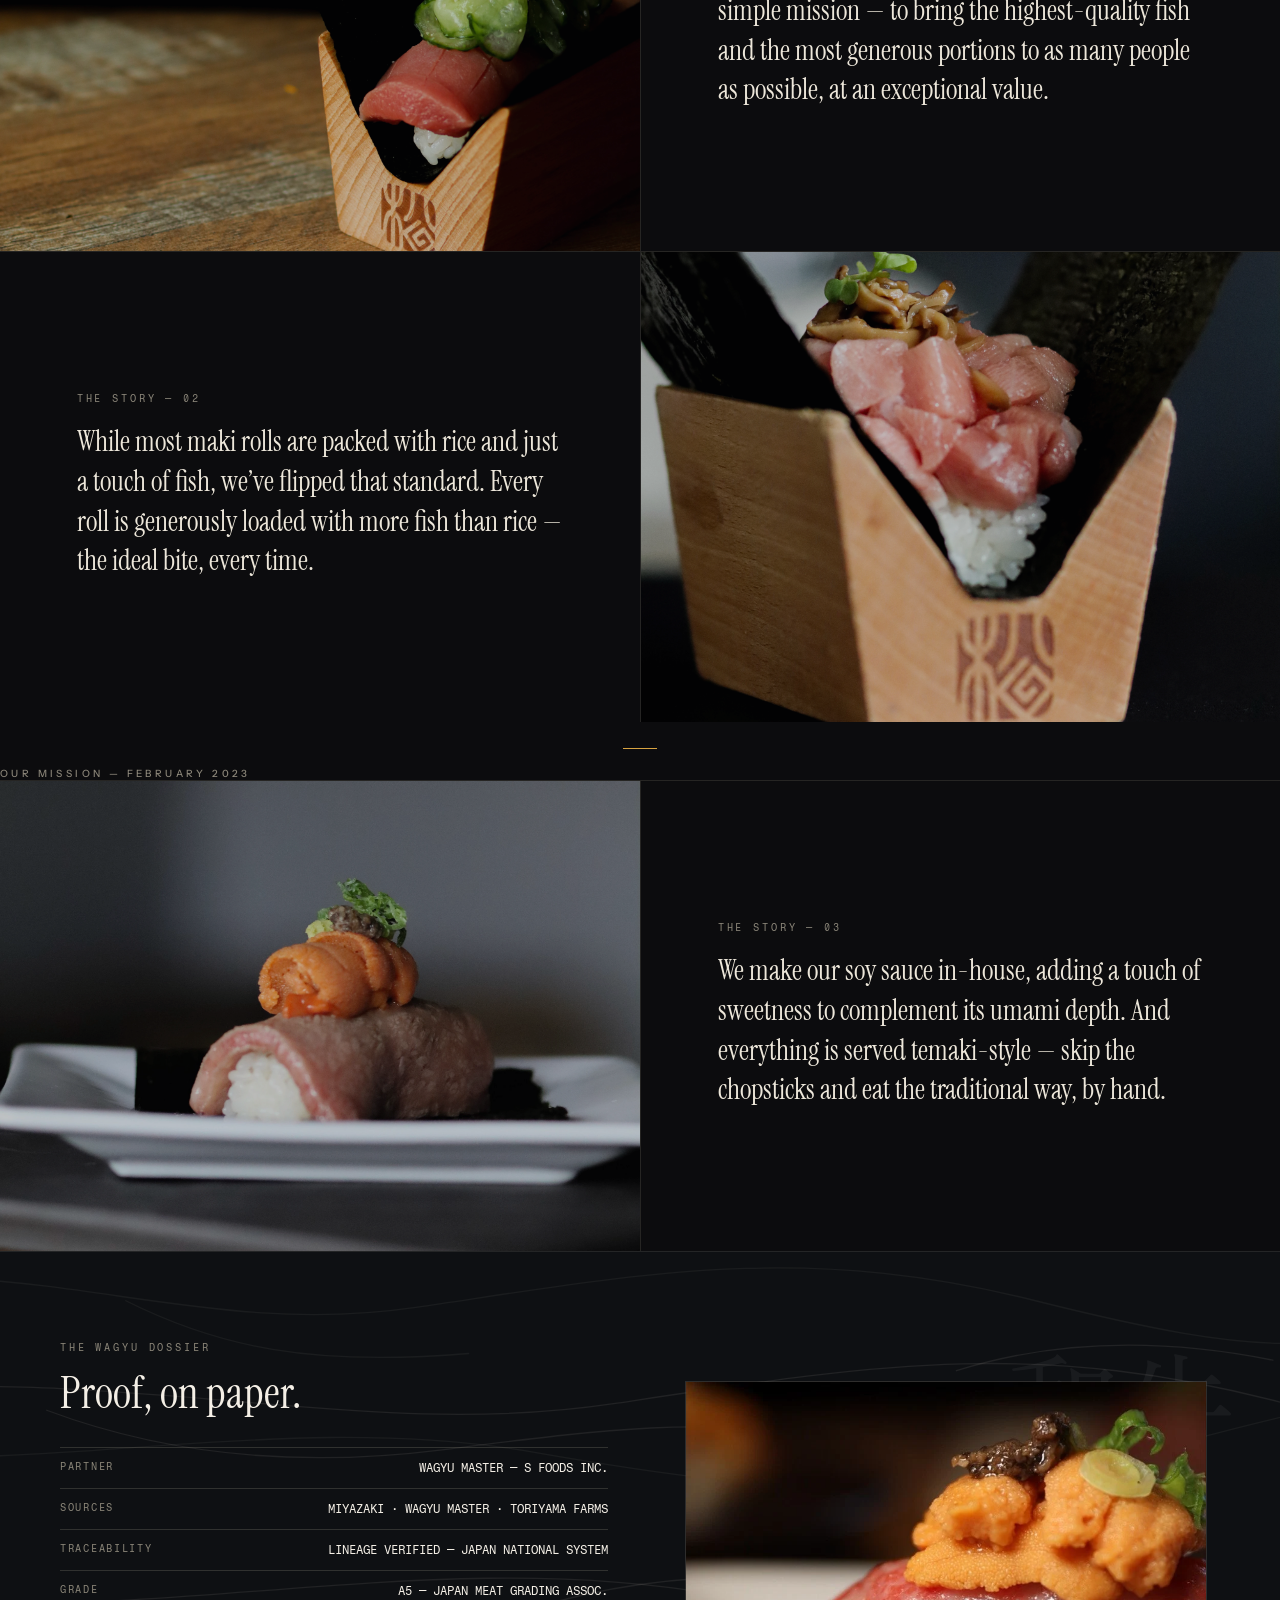
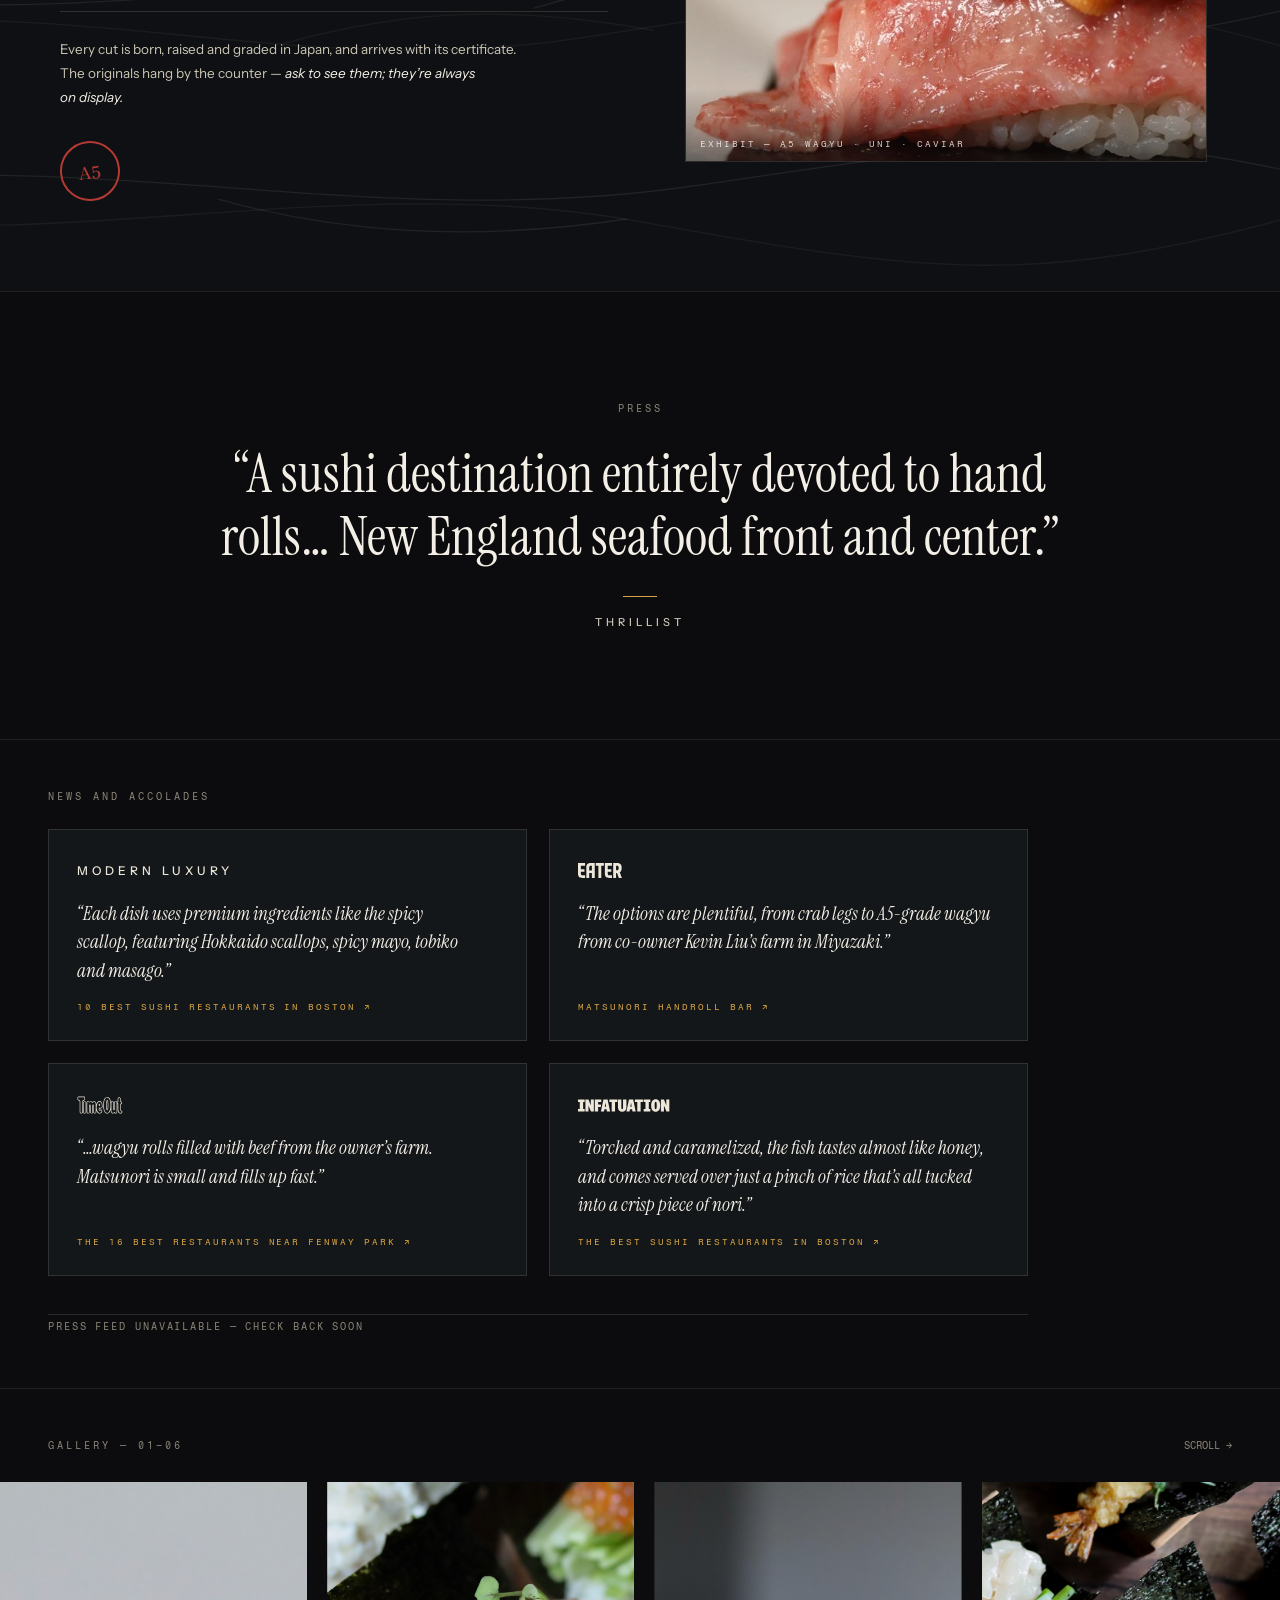
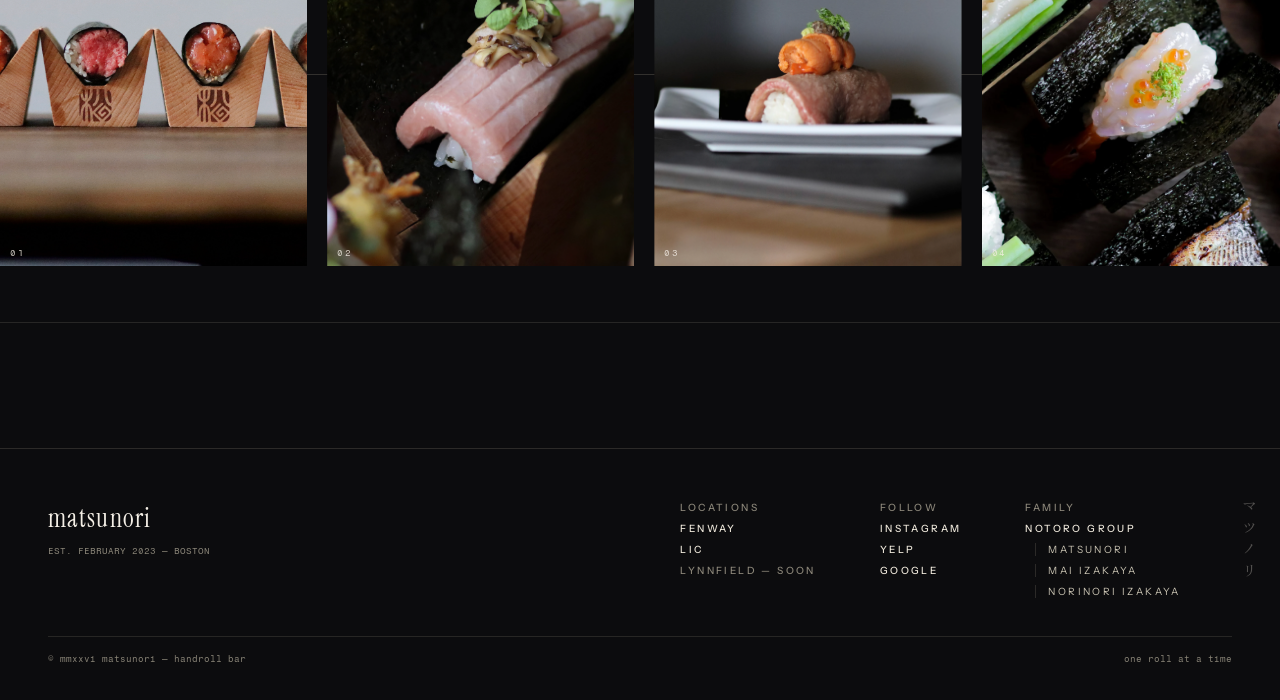
==== commit 4fe26c0a: "Go fully static: news from baked JSON + scheduled Pages deploy Frontend reads /data/news-baked.json " ====
--- a/public/index.html
+++ b/public/index.html
@@ -139,7 +139,7 @@
 
 <main>
 <section id="top" class="hero">
-  <video data-hero autoplay muted loop playsinline preload="auto" poster="assets/gallery/2.webp" src="https://cdn.matsunori.com/Banner%20Video%20V3%20(1)%20(1).mp4"></video>
+  <video data-hero autoplay muted loop playsinline preload="auto" poster="assets/gallery/2.webp" src="assets/banner.mp4"></video>
   <div class="hero-scrim"></div>
   <div class="hero-vignette"></div>
   <div class="hero-kanji" data-kanji>手巻き — 海苔</div>
@@ -465,7 +465,7 @@
     </a>
   </div>
   <div id="news-list" class="news-list"></div>
-  <div id="news-note" class="news-note" hidden>LIVE FEED UNAVAILABLE — CHECK BACK SOON</div>
+  <div id="news-note" class="news-note" hidden>PRESS FEED UNAVAILABLE — CHECK BACK SOON</div>
 </section>
 
 <section id="gallery" class="gallery">
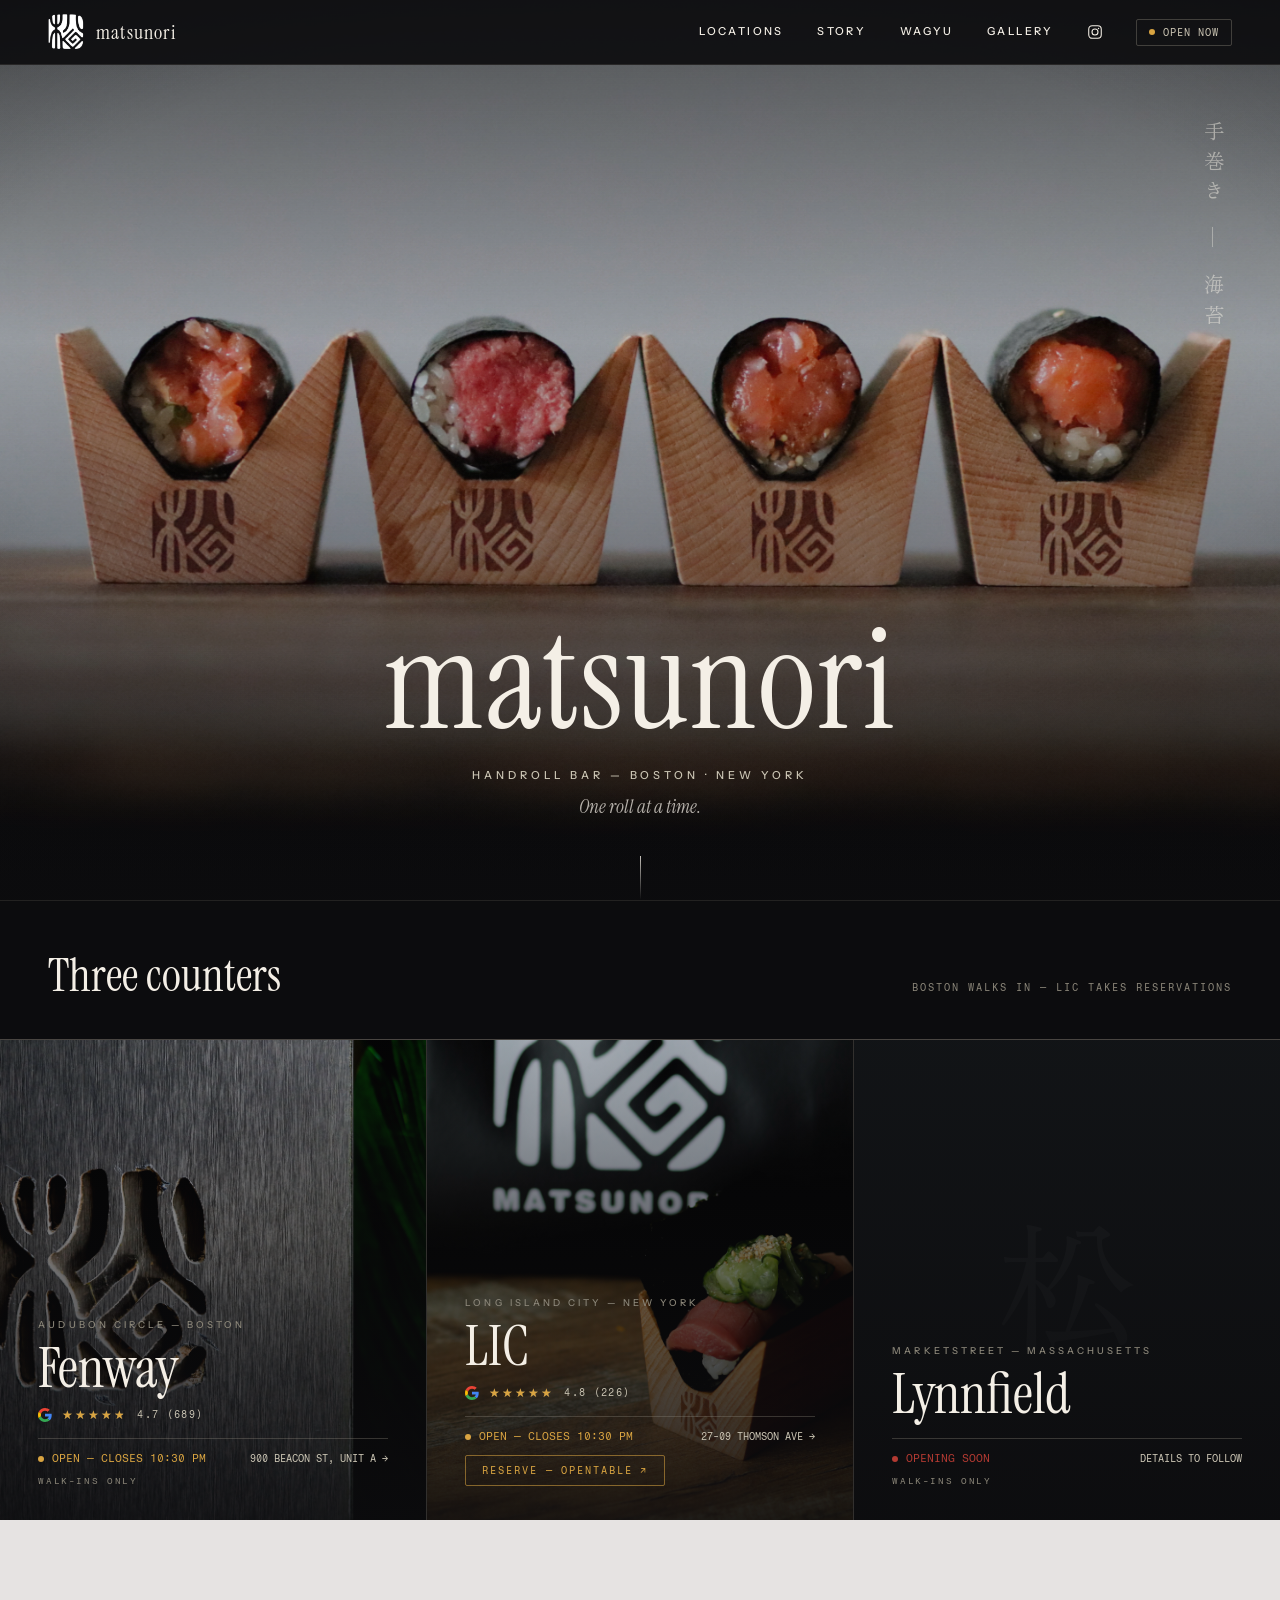
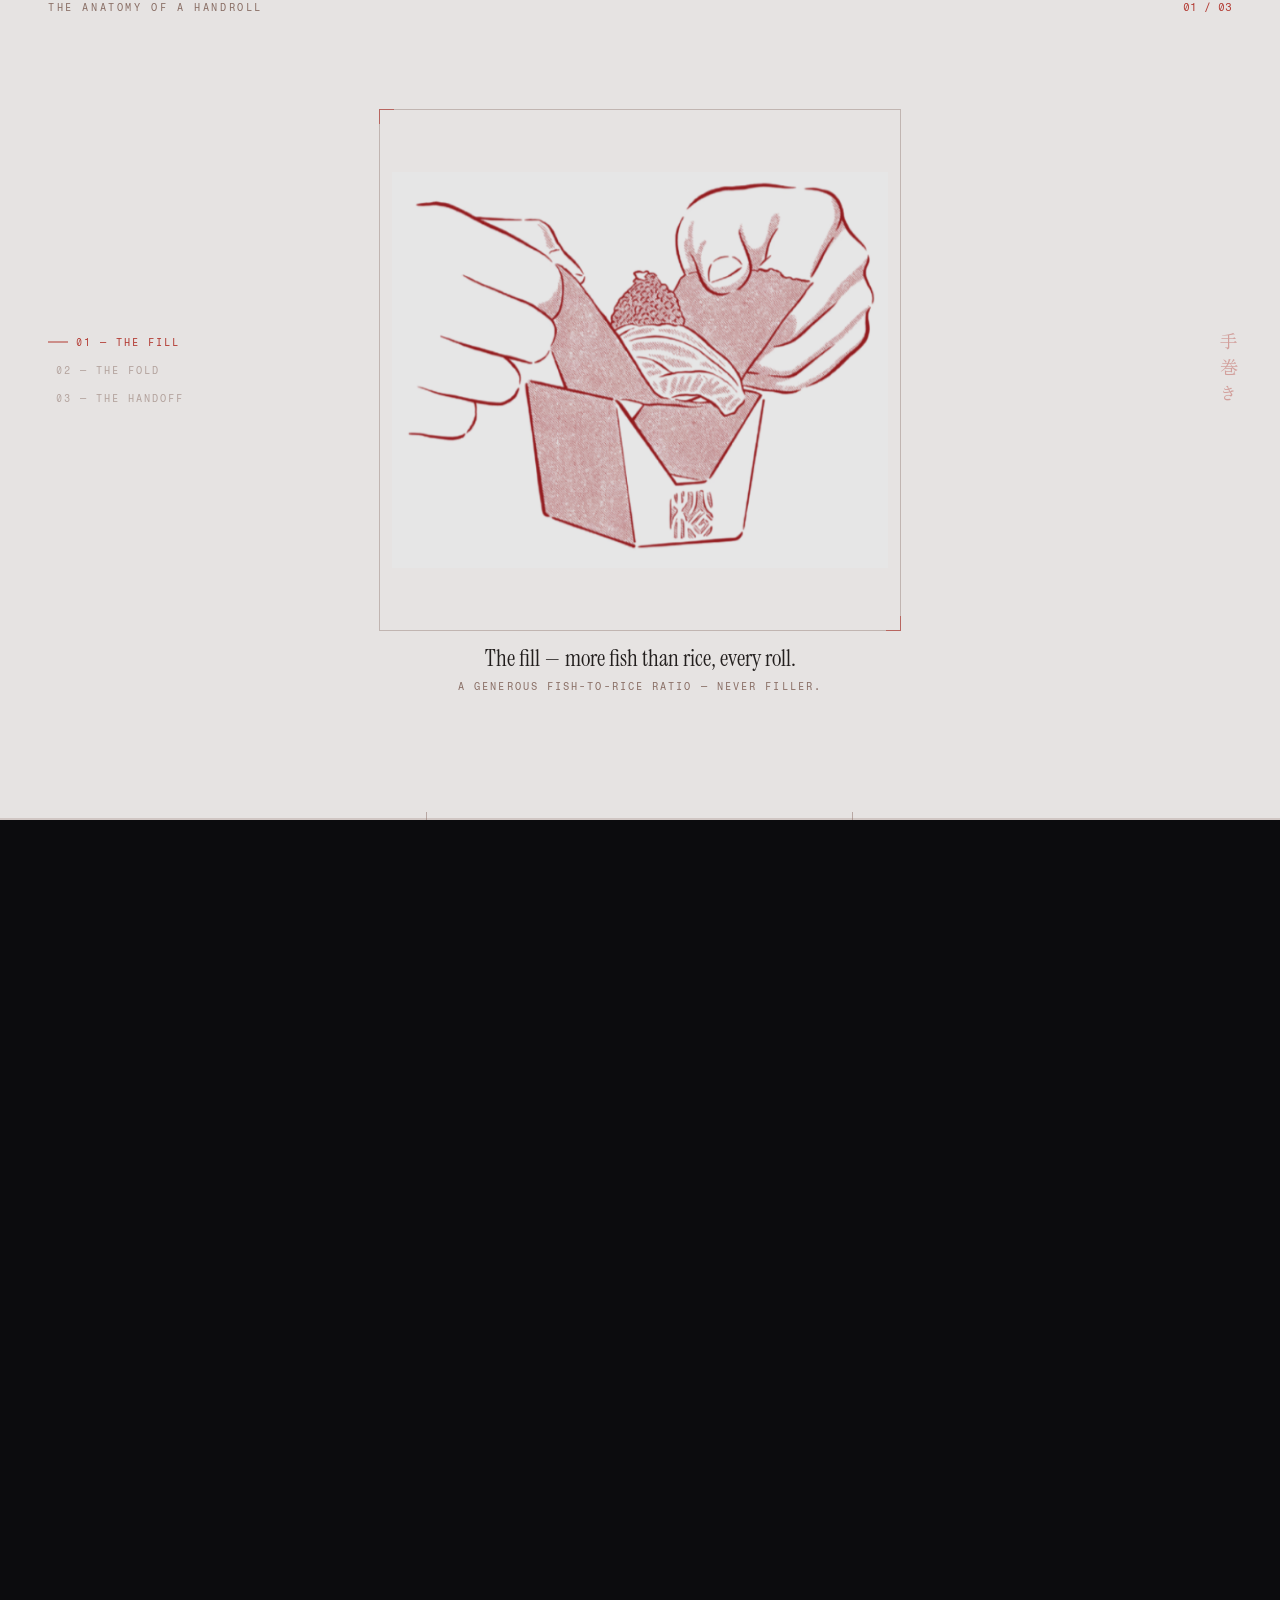
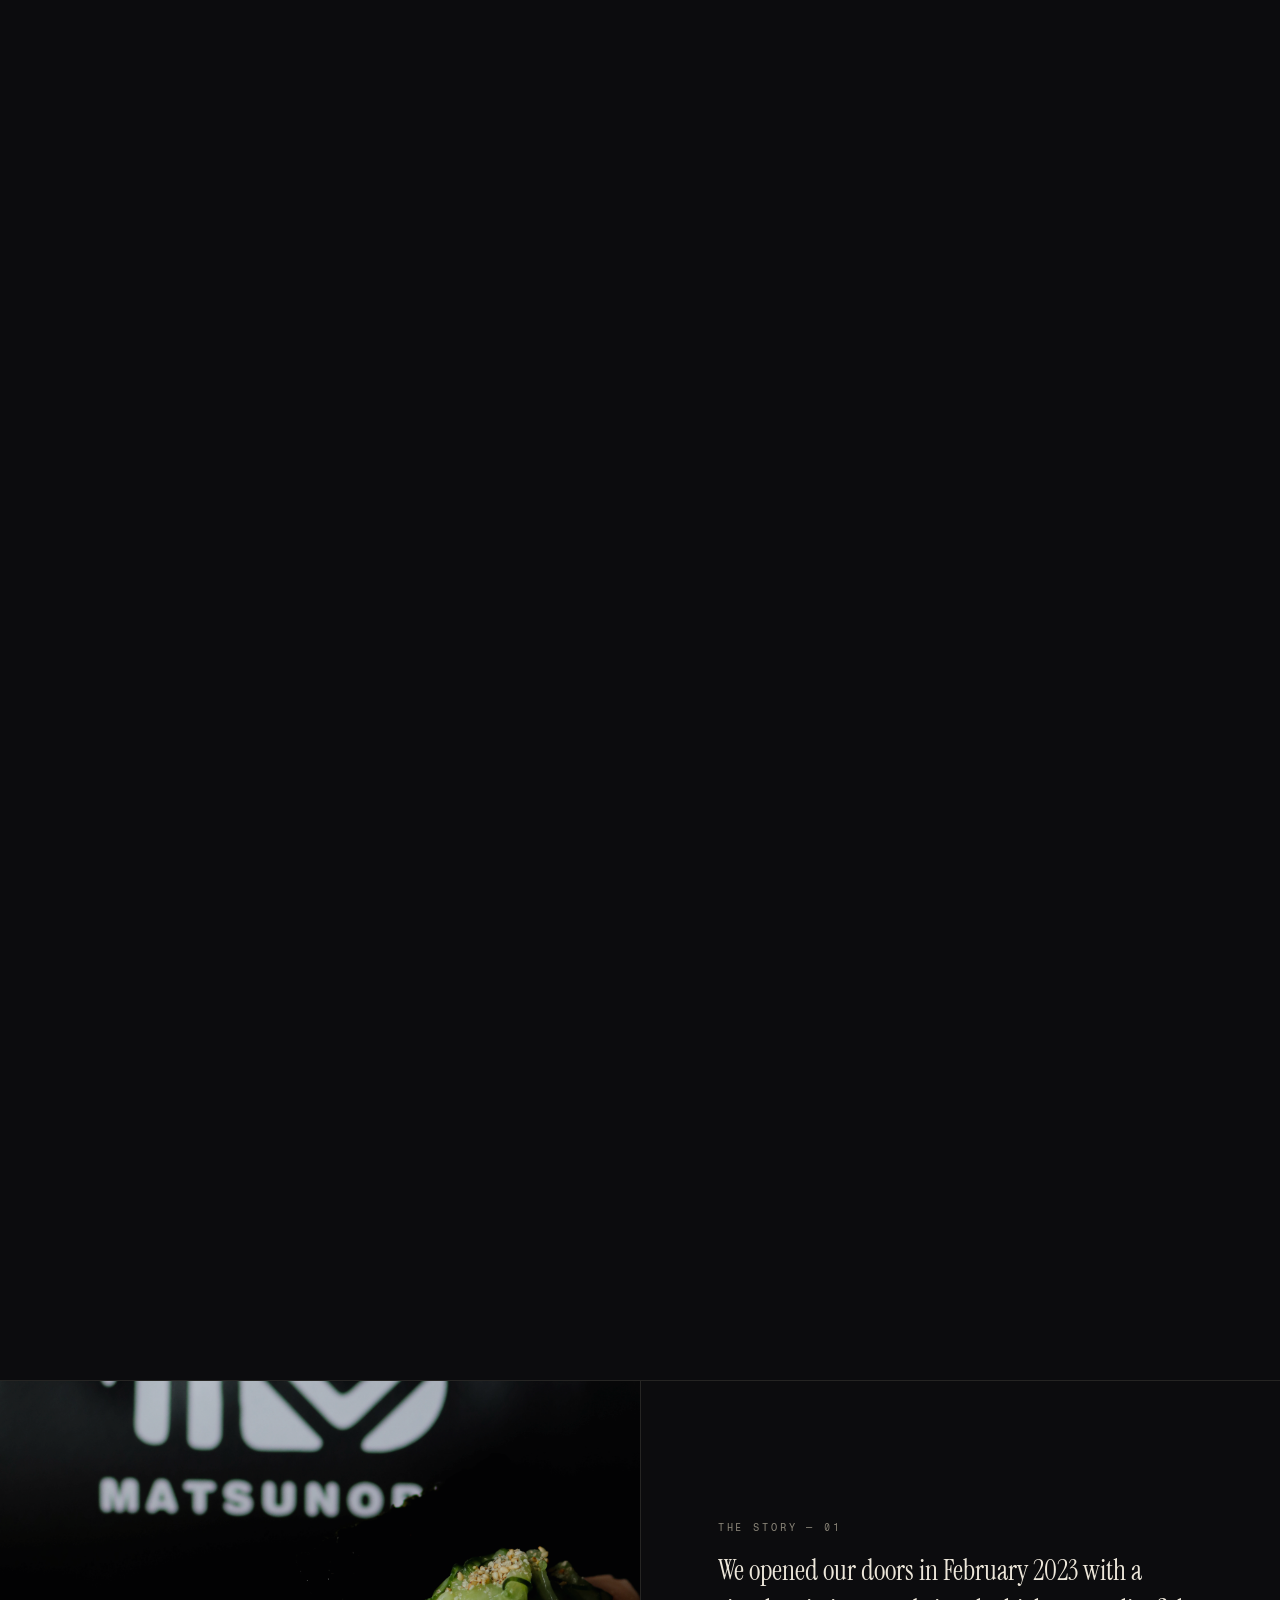
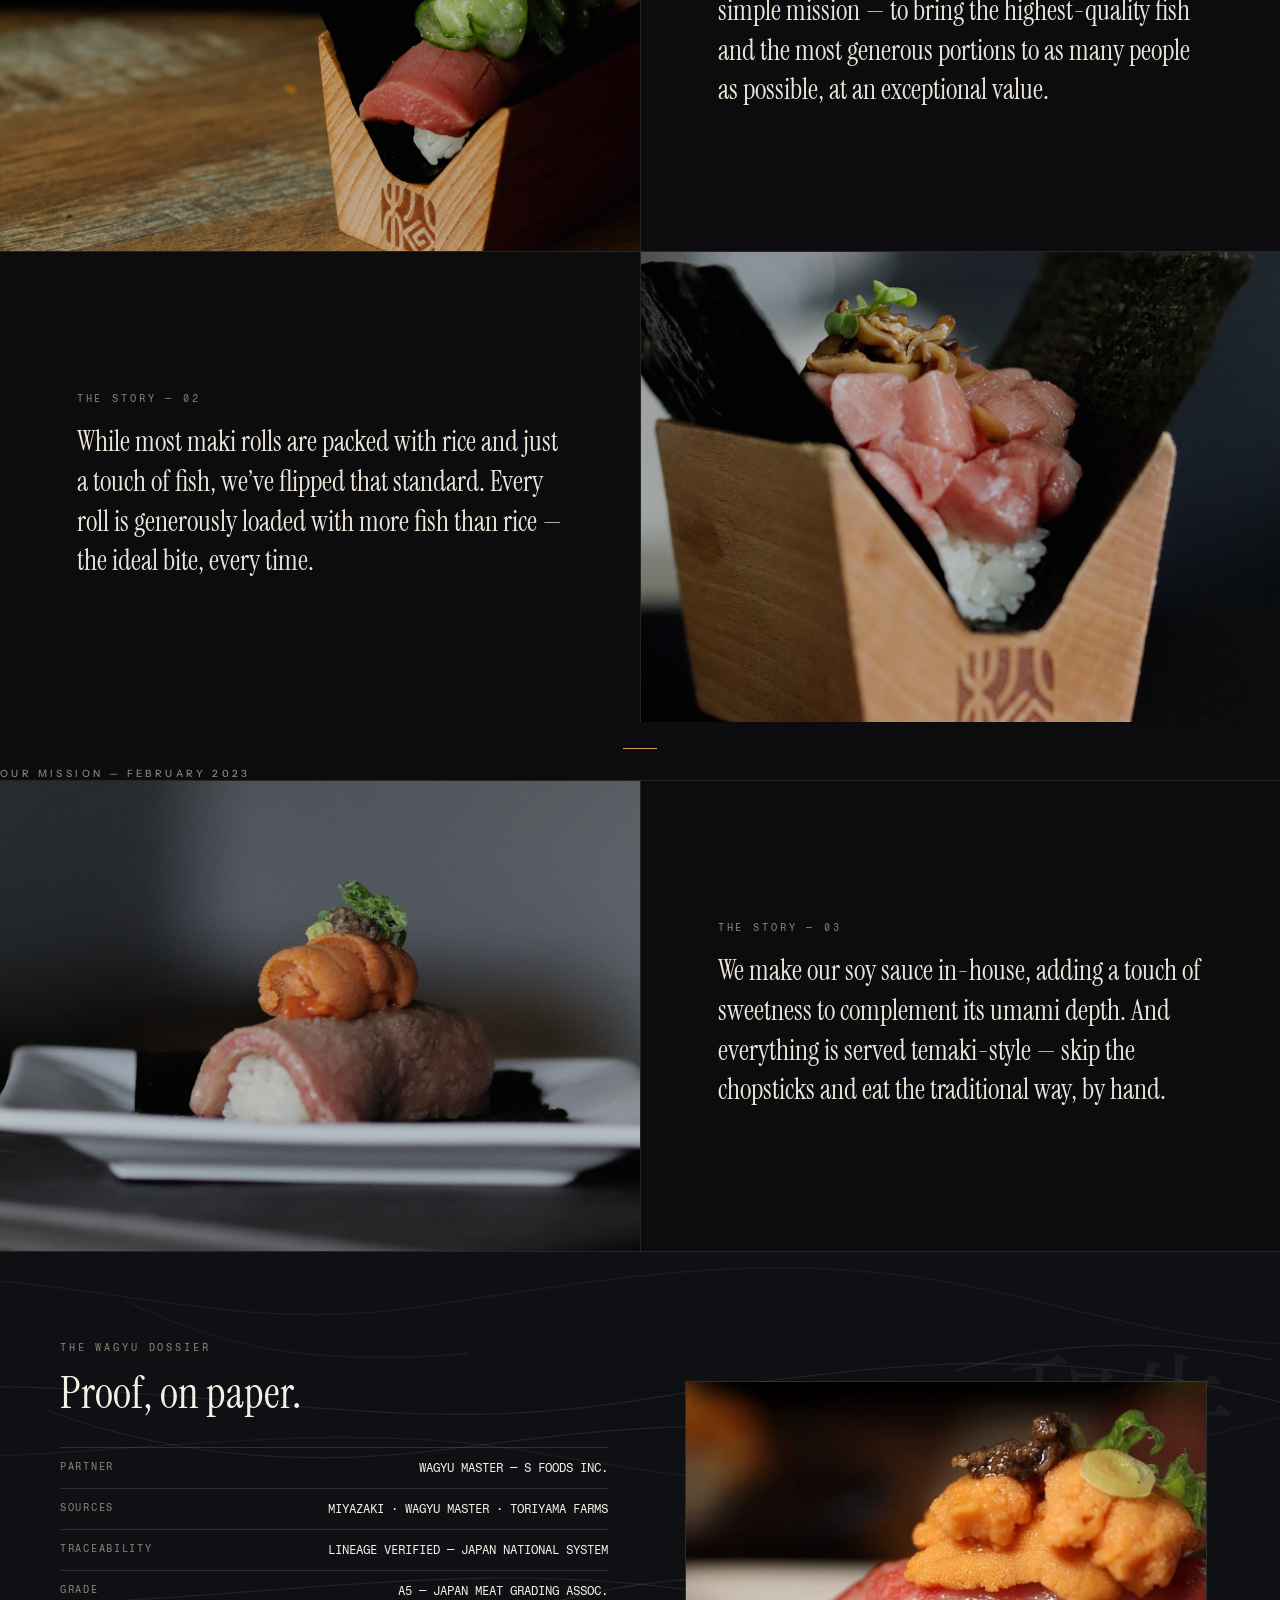
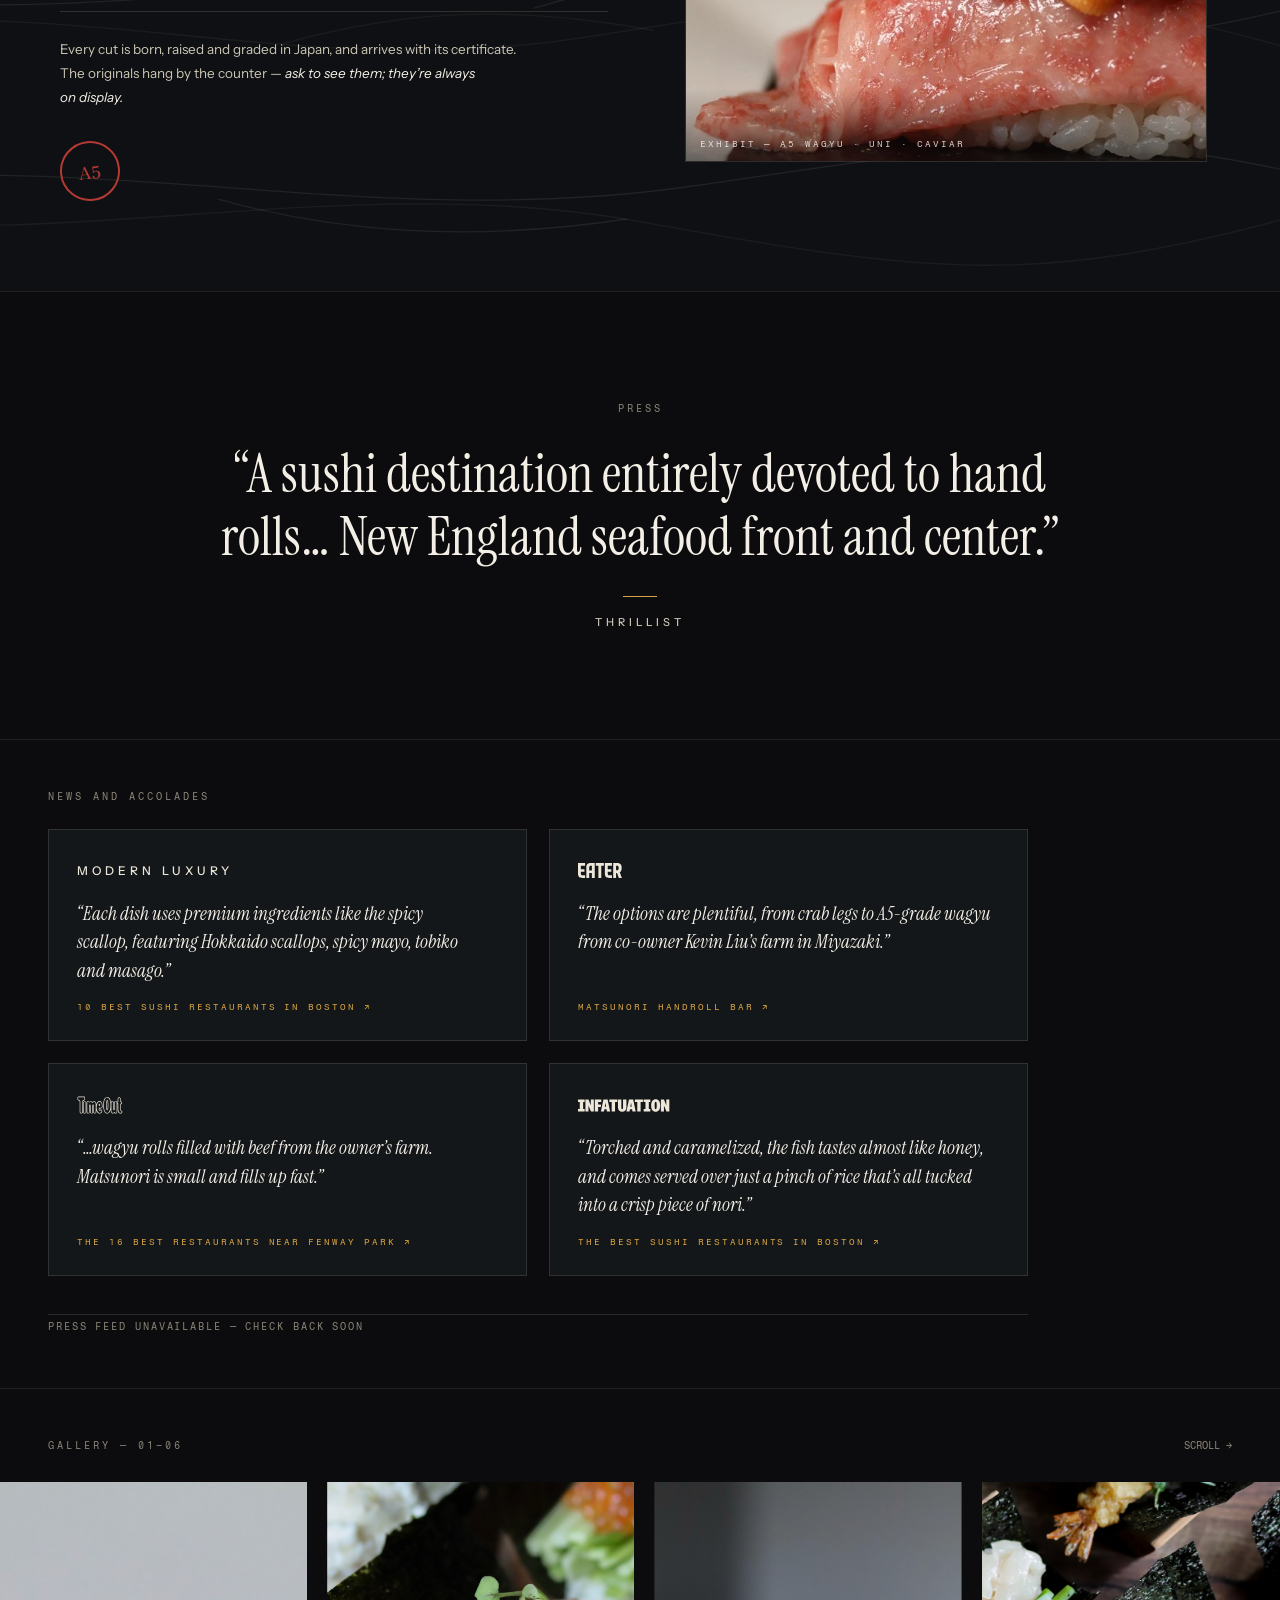
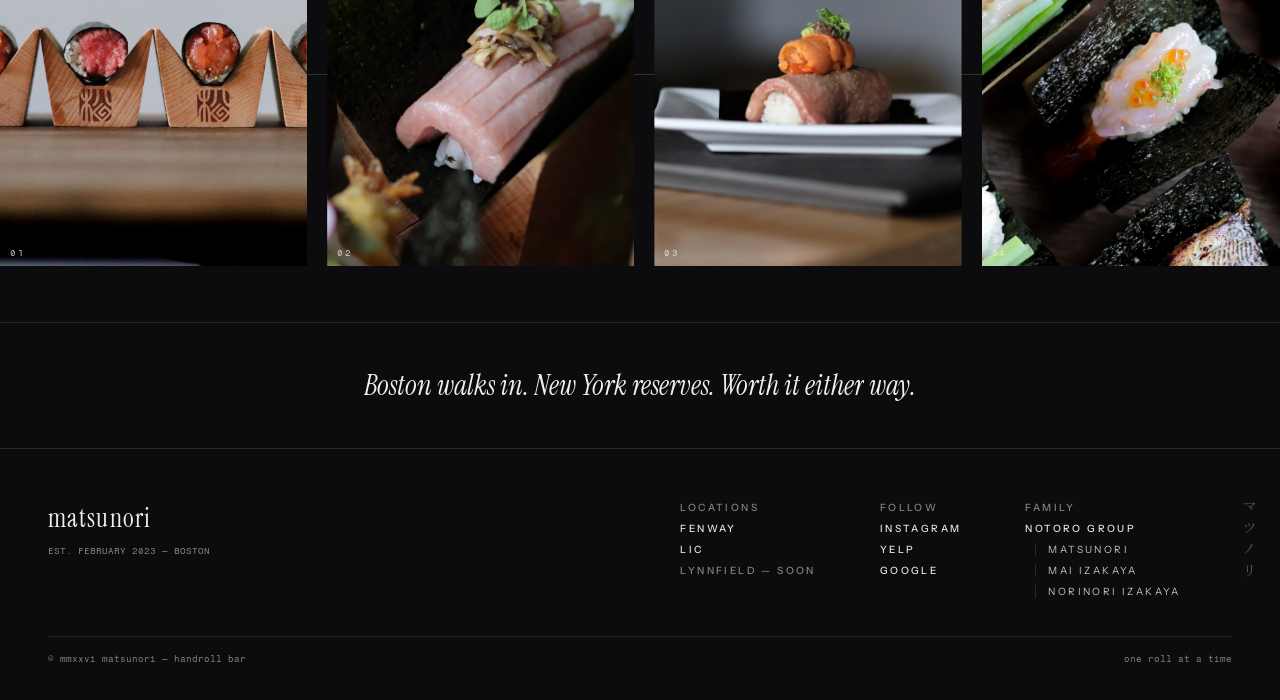
==== commit 72219474: "Fenway: Sat/Sun lunch to 3 PM, dinner starts at 5 Weekend service shifted — lunch now runs 11:30 AM " ====
--- a/public/index.html
+++ b/public/index.html
@@ -41,10 +41,10 @@
   "openingHoursSpecification": [
     { "@type": "OpeningHoursSpecification", "dayOfWeek": ["Monday", "Tuesday", "Wednesday", "Thursday"], "opens": "17:00", "closes": "22:00" },
     { "@type": "OpeningHoursSpecification", "dayOfWeek": "Friday", "opens": "17:00", "closes": "22:30" },
-    { "@type": "OpeningHoursSpecification", "dayOfWeek": "Saturday", "opens": "11:30", "closes": "14:00" },
-    { "@type": "OpeningHoursSpecification", "dayOfWeek": "Saturday", "opens": "16:00", "closes": "22:30" },
-    { "@type": "OpeningHoursSpecification", "dayOfWeek": "Sunday", "opens": "11:30", "closes": "14:00" },
-    { "@type": "OpeningHoursSpecification", "dayOfWeek": "Sunday", "opens": "16:00", "closes": "22:00" }
+    { "@type": "OpeningHoursSpecification", "dayOfWeek": "Saturday", "opens": "11:30", "closes": "15:00" },
+    { "@type": "OpeningHoursSpecification", "dayOfWeek": "Saturday", "opens": "17:00", "closes": "22:30" },
+    { "@type": "OpeningHoursSpecification", "dayOfWeek": "Sunday", "opens": "11:30", "closes": "15:00" },
+    { "@type": "OpeningHoursSpecification", "dayOfWeek": "Sunday", "opens": "17:00", "closes": "22:00" }
   ]
 }
 </script>
--- a/public/css/styles.css
+++ b/public/css/styles.css
@@ -166,7 +166,7 @@
 .anatomy-kicker { font: 400 10px var(--mono); letter-spacing: .26em; color: var(--anat-label); }
 .anatomy-count { font: 400 11px var(--mono); color: var(--akami); }
 .anatomy-kanji { position: absolute; top: 50%; right: clamp(16px, 3vw, 44px); transform: translateY(-50%); writing-mode: vertical-rl; font: 400 clamp(13px, 1.5vw, 18px) var(--jpfont); letter-spacing: .44em; color: rgba(179, 58, 50, .4); z-index: 4; }
-.anatomy-stage { position: absolute; left: 50%; top: 50%; transform: translate(-50%, -50%); width: min(520px, 74vw); aspect-ratio: 1 / 1; border: 1px solid rgba(138, 111, 102, .4); }
+.anatomy-stage { position: absolute; left: 50%; top: 50%; transform: translate(-50%, -50%); width: min(520px, 74vw, max(260px, calc(100vh - 360px))); aspect-ratio: 1 / 1; border: 1px solid rgba(138, 111, 102, .4); background: var(--anat-bg); z-index: 2; }
 .anatomy-stage::before, .anatomy-stage::after { content: ''; position: absolute; width: 14px; height: 14px; }
 .anatomy-stage::before { top: -1px; left: -1px; border-top: 1px solid rgba(179, 58, 50, .65); border-left: 1px solid rgba(179, 58, 50, .65); }
 .anatomy-stage::after { bottom: -1px; right: -1px; border-bottom: 1px solid rgba(179, 58, 50, .65); border-right: 1px solid rgba(179, 58, 50, .65); }
